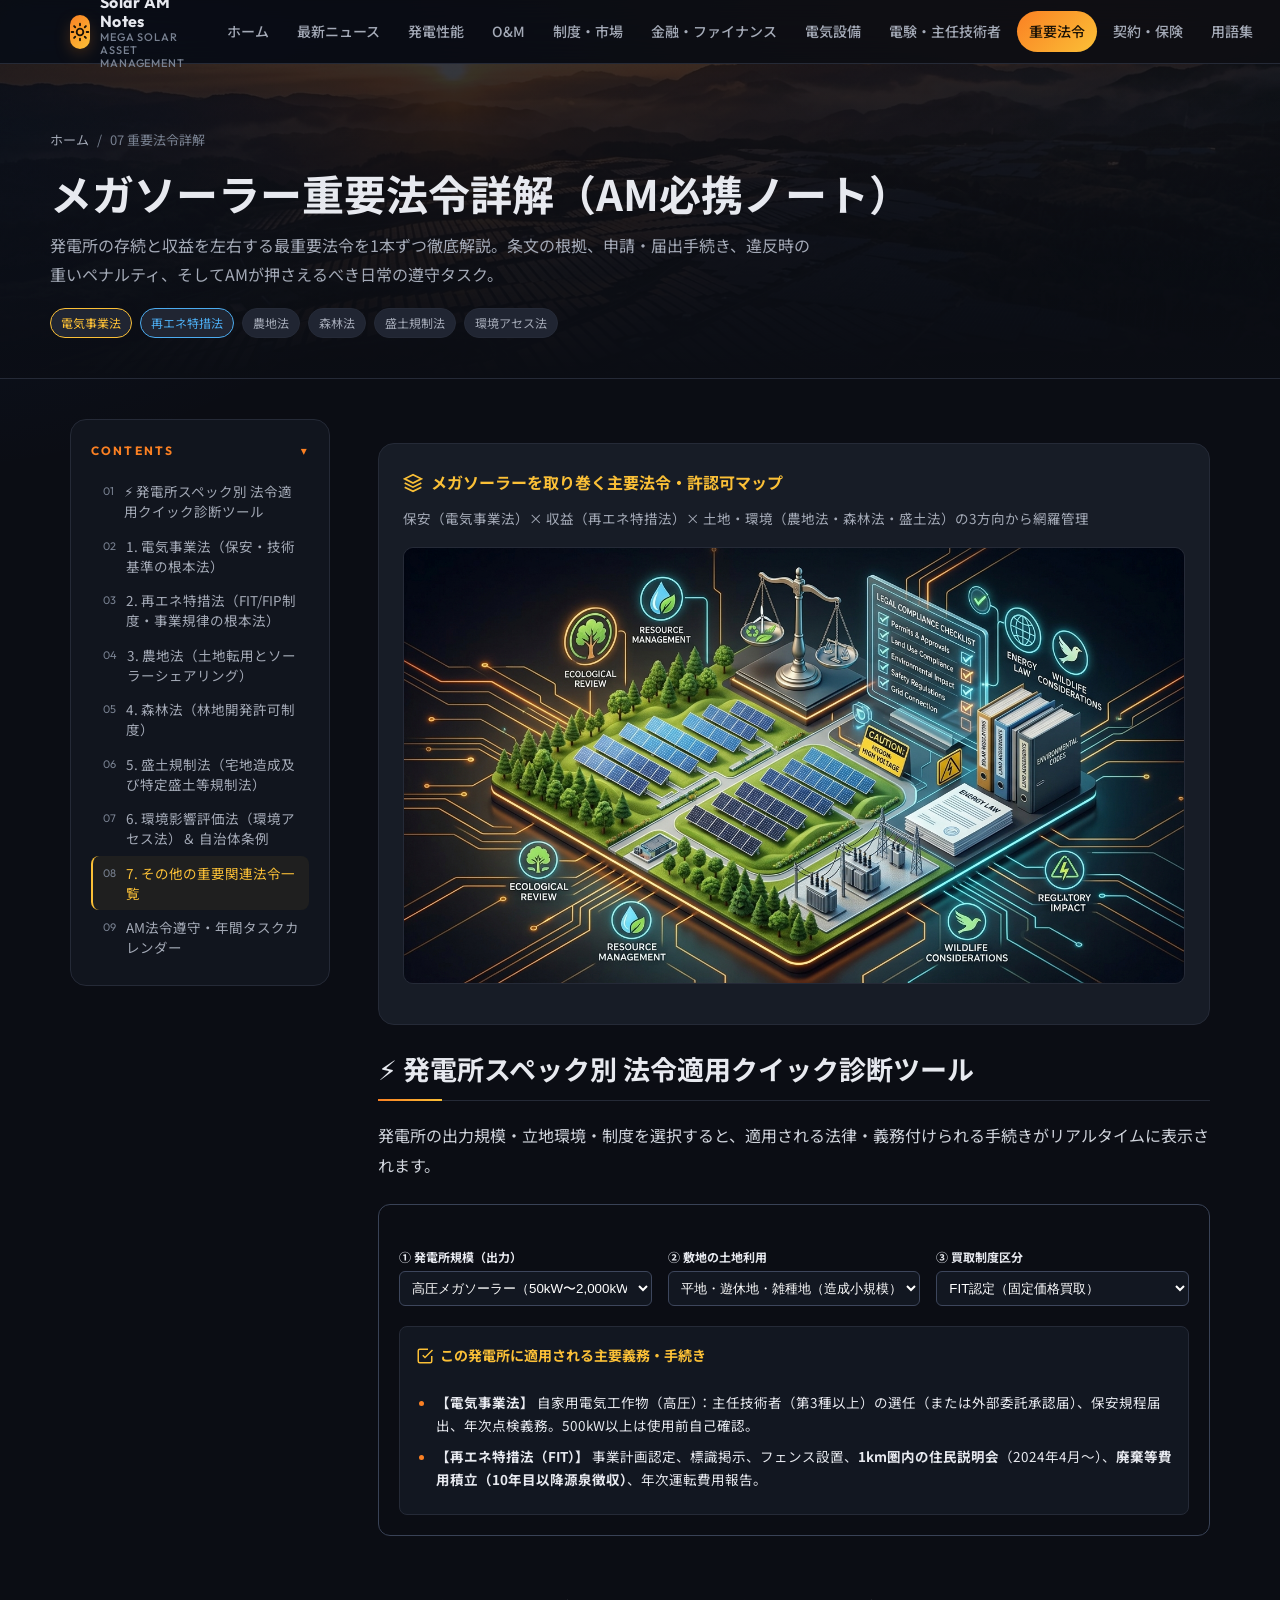
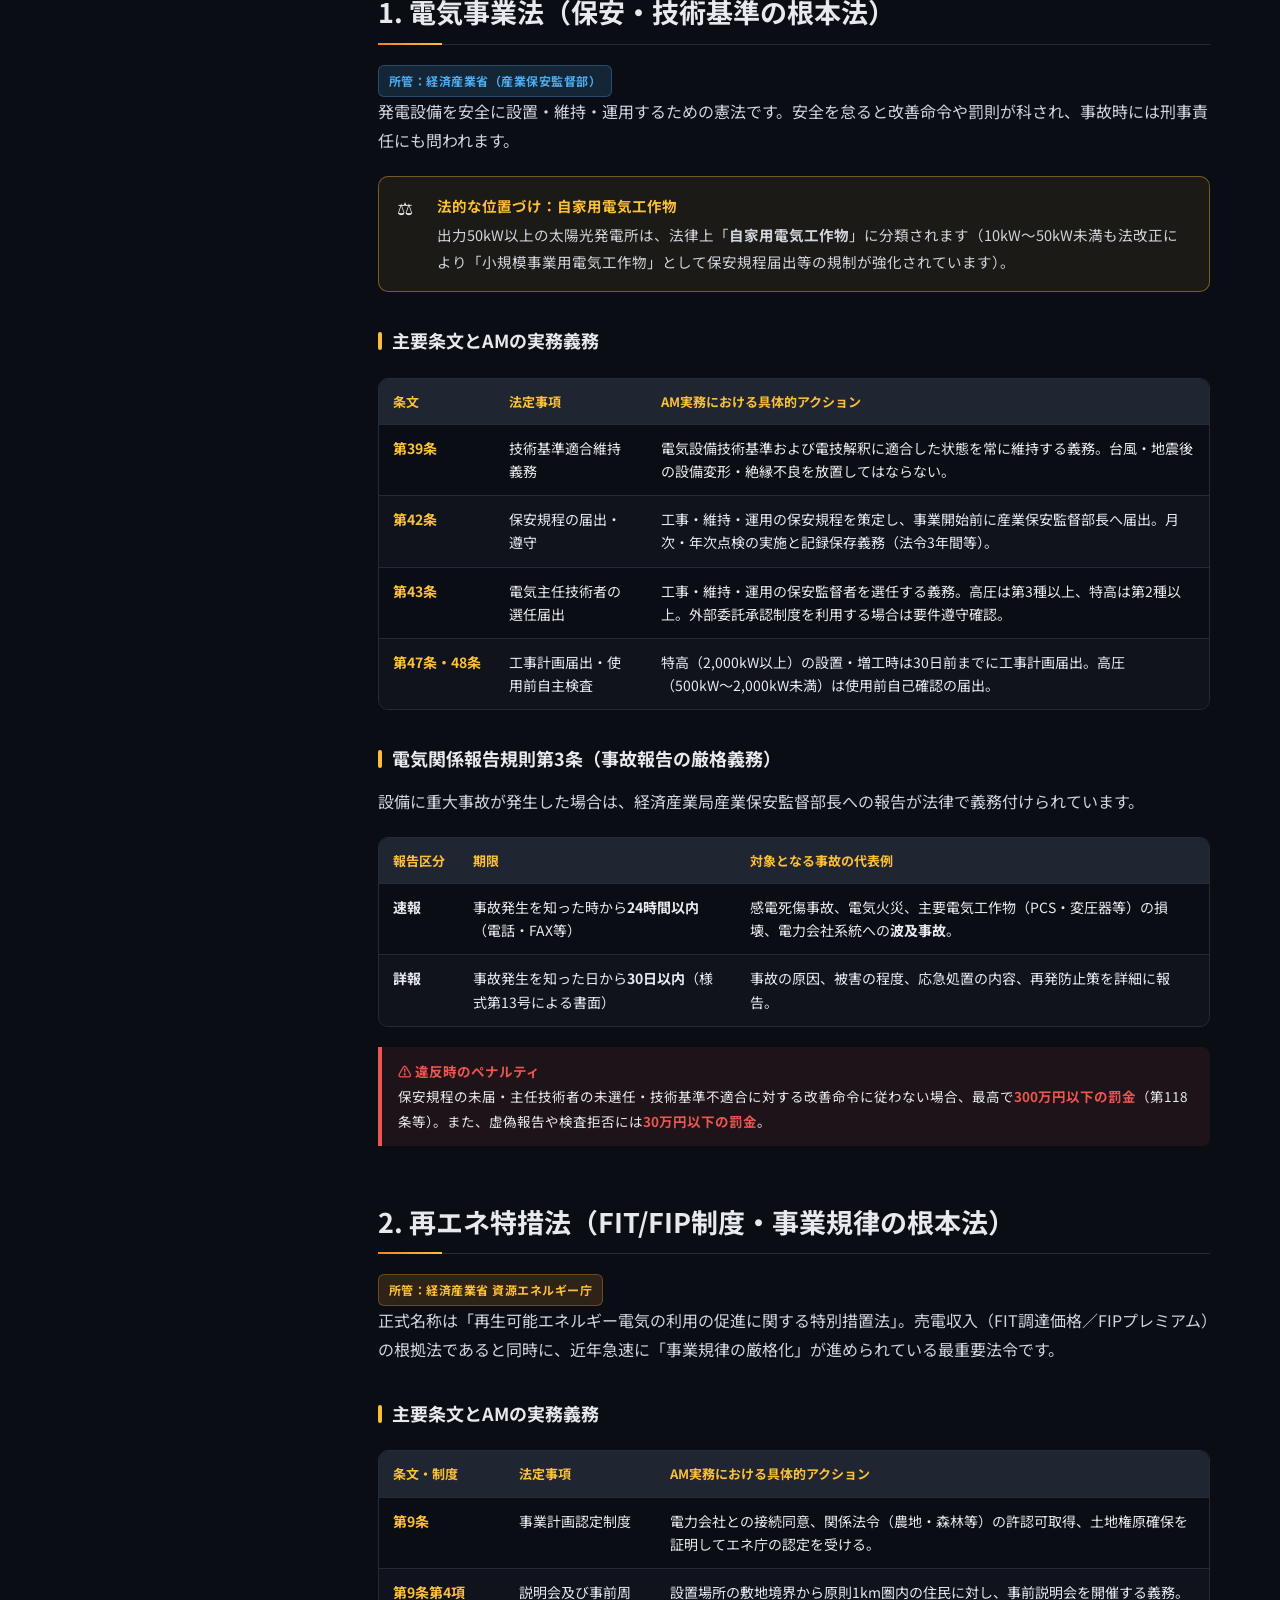
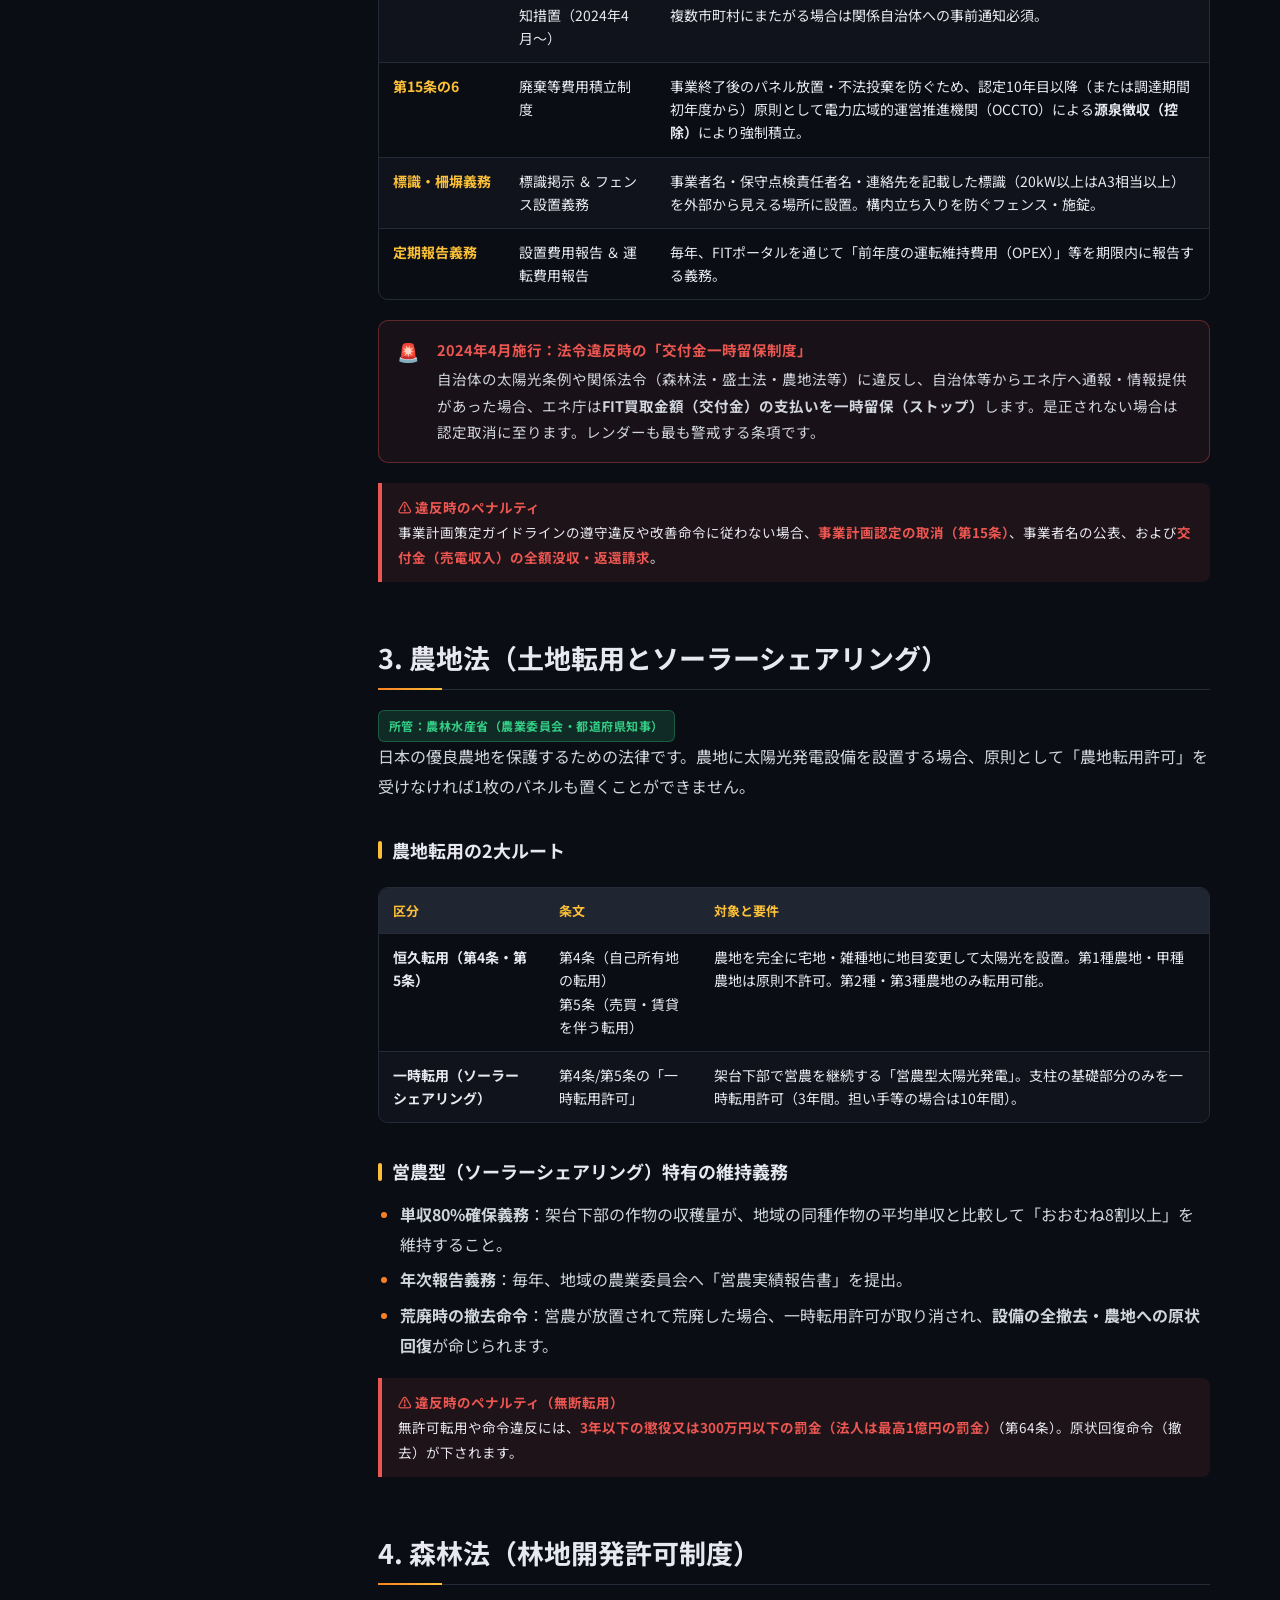
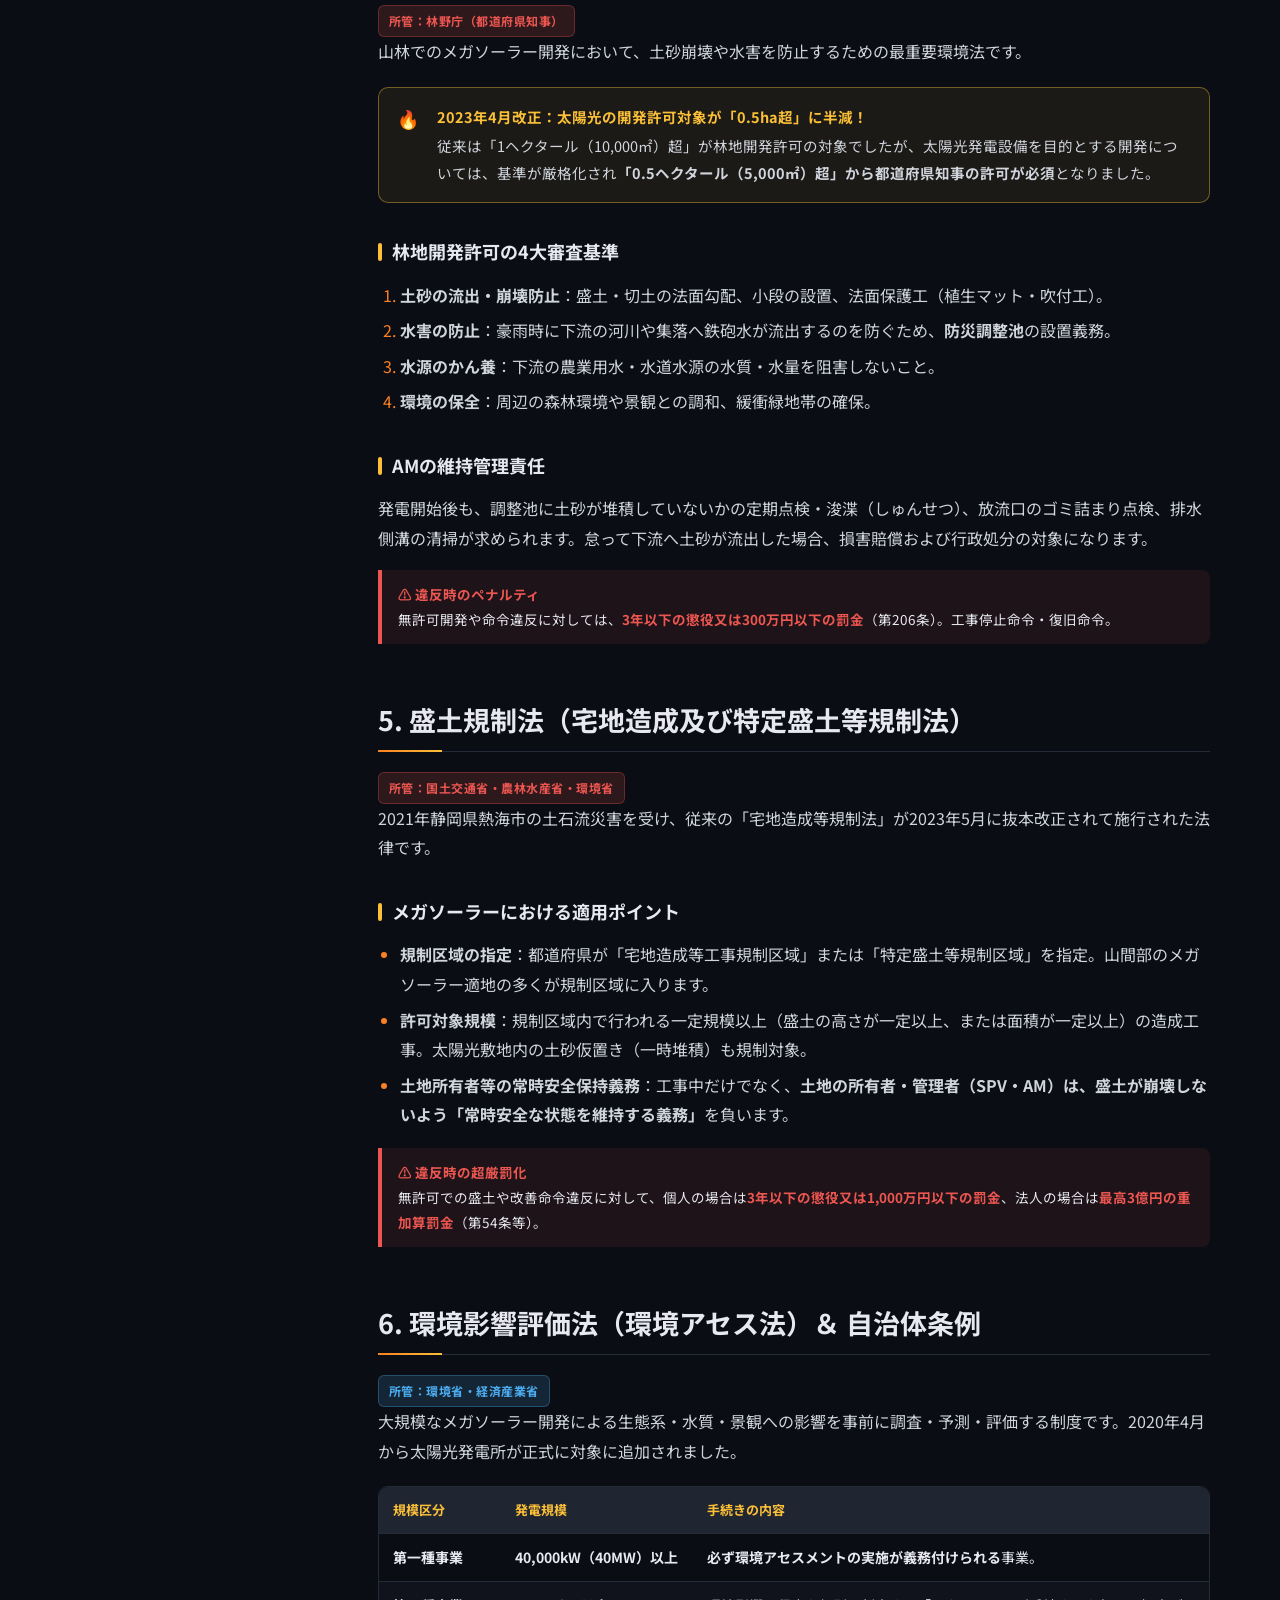
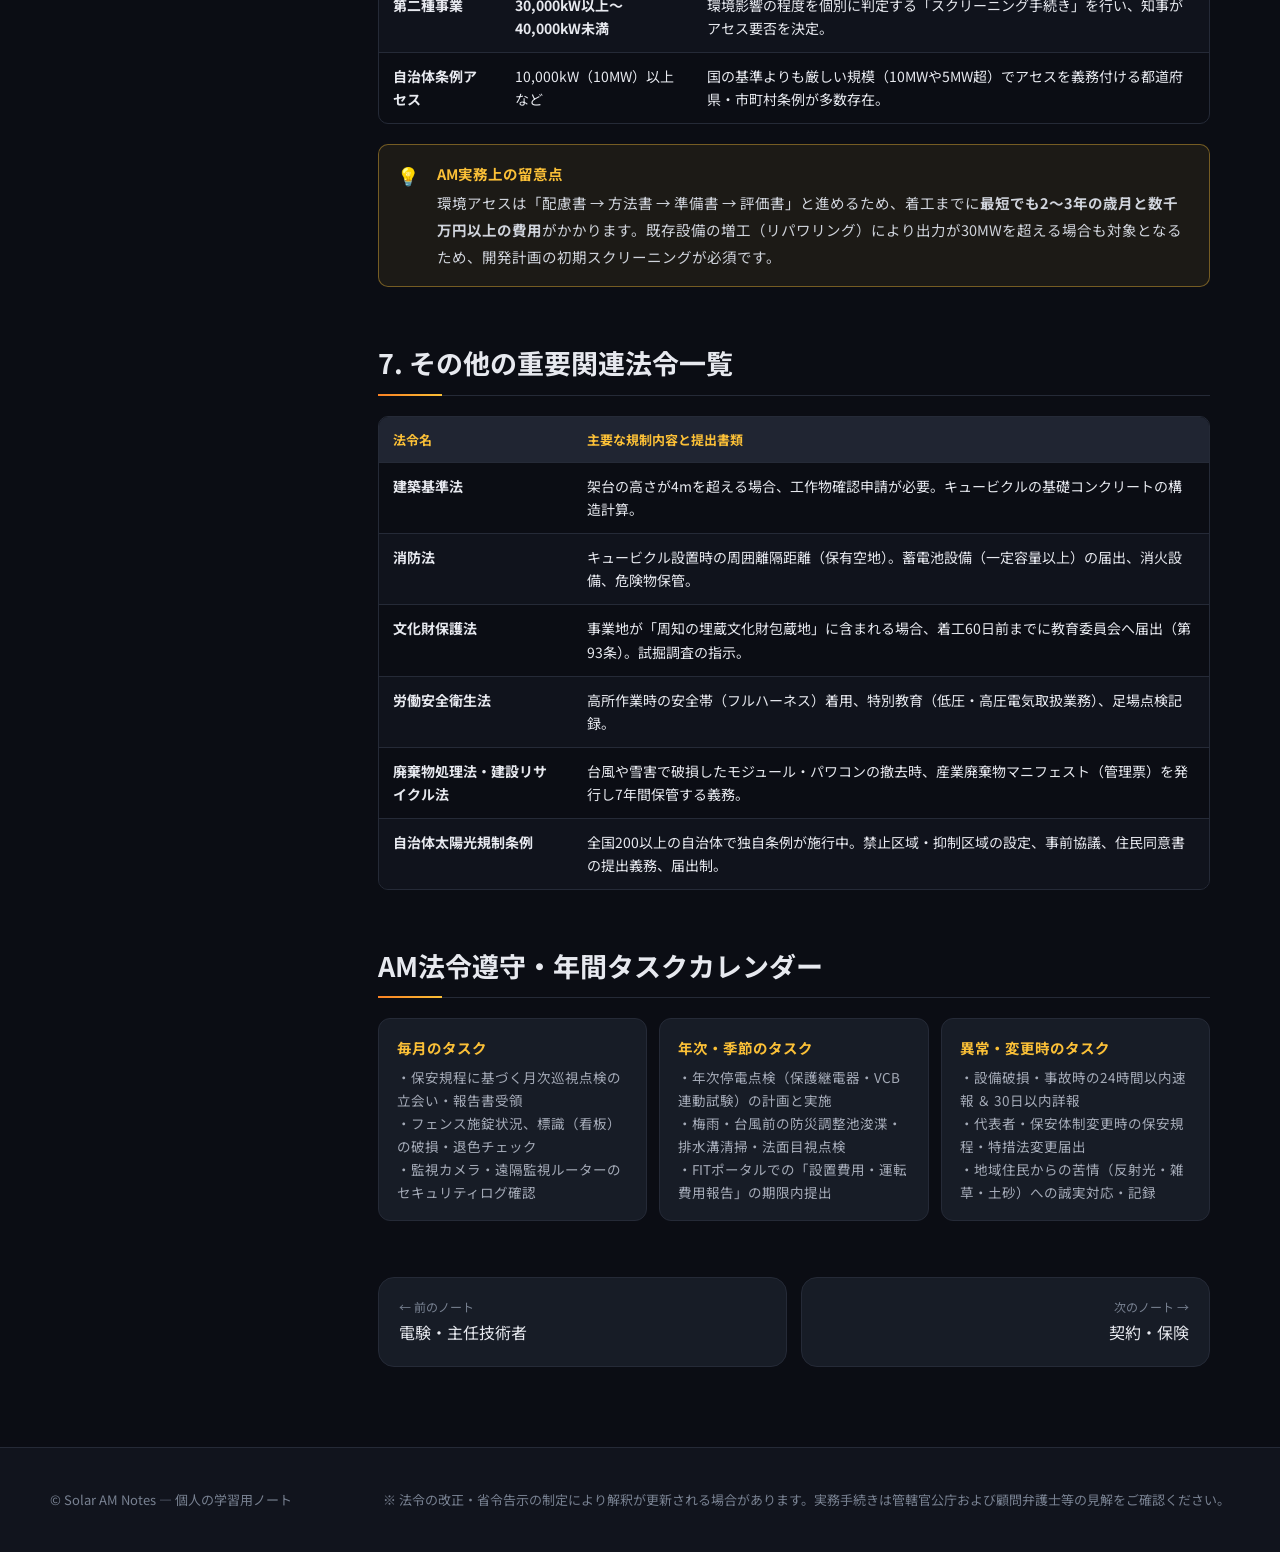
==== notes/acts.html @ eb49e2a2 "feat: メガソーラー重要法令詳解ページ（acts.html）を追加（電気事業法・再エネ特措法・農地法・森林法・盛土法・アセス法、法令適用診断ツール）" ====
<!DOCTYPE html>
<html lang="ja">
<head>
  <meta charset="UTF-8">
  <meta name="viewport" content="width=device-width, initial-scale=1, viewport-fit=cover">
  <title>重要法令詳解（電気事業法・再エネ特措法・農地法・森林法・盛土規制法）｜Solar AM Notes</title>
  <meta name="description" content="メガソーラーのアセットマネージャーのための重要法令詳細解説。電気事業法、再エネ特措法（FIT/FIP）、農地法、森林法、盛土規制法、環境アセス法の条文根拠、義務・手続き、ペナルティ、実務診断ツールを完全網羅。">
  <meta name="theme-color" content="#0b0f17">
  <link rel="icon" href="data:image/svg+xml,%3Csvg xmlns='http://www.w3.org/2000/svg' viewBox='0 0 64 64'%3E%3Crect width='64' height='64' rx='16' fill='%23f7931e'/%3E%3Ccircle cx='32' cy='32' r='11' fill='%231a1206'/%3E%3C/svg%3E">
  <link rel="preconnect" href="https://fonts.googleapis.com">
  <link rel="preconnect" href="https://fonts.gstatic.com" crossorigin>
  <link href="https://fonts.googleapis.com/css2?family=Noto+Sans+JP:wght@400;500;700;800&family=Outfit:wght@500;600;700;800&family=JetBrains+Mono:wght@500;700;800&display=swap" rel="stylesheet">
  <link rel="stylesheet" href="../assets/css/style.css">
  <style>
    .act-badge { display: inline-flex; align-items: center; gap: 6px; padding: 4px 10px; border-radius: 6px; font-size: 12px; font-weight: 700; letter-spacing: 0.04em; }
    .act-badge.law-denki { background: hsl(205 85% 62% / 0.15); color: var(--sky); border: 1px solid hsl(205 85% 62% / 0.3); }
    .act-badge.law-fit   { background: hsl(34 98% 58% / 0.15); color: var(--gold); border: 1px solid hsl(34 98% 58% / 0.3); }
    .act-badge.law-land  { background: hsl(152 60% 50% / 0.15); color: var(--green); border: 1px solid hsl(152 60% 50% / 0.3); }
    .act-badge.law-warn  { background: hsl(4 85% 62% / 0.15); color: var(--red); border: 1px solid hsl(4 85% 62% / 0.3); }
    .penalty-box { background: hsl(4 85% 62% / 0.08); border-left: 4px solid var(--red); padding: 12px 16px; border-radius: 0 8px 8px 0; margin: 12px 0; font-size: 13.5px; }
    .penalty-box b { color: var(--red); }
    .act-table td:first-child { white-space: nowrap; font-weight: 700; color: var(--gold); }
    .diag-filter-box { background: var(--bg-card); border: 1px solid hsl(222 20% 28%); border-radius: 12px; padding: 20px; margin: 24px 0; }
  </style>
</head>
<body data-root="../" data-page="acts">
  <div class="progress" id="progress"></div>

  <header class="site-header">
    <div class="header-inner">
      <a class="brand" href="../index.html" aria-label="Solar AM Notes ホーム">
        <span class="brand-logo"><svg viewBox="0 0 24 24" fill="none" stroke="#1a1206" stroke-width="2.2" stroke-linecap="round"><circle cx="12" cy="12" r="4"/><path d="M12 2v2M12 20v2M4.9 4.9l1.4 1.4M17.7 17.7l1.4 1.4M2 12h2M20 12h2M4.9 19.1l1.4-1.4M17.7 6.3l1.4-1.4"/></svg></span>
        <span>Solar AM Notes<small>MEGA SOLAR ASSET MANAGEMENT</small></span>
      </a>
      <button class="nav-toggle" id="nav-toggle" aria-label="メニューを開く" aria-expanded="false" aria-controls="site-nav"><span></span></button>
      <nav class="nav" id="site-nav" aria-label="メインナビゲーション"></nav>
    </div>
  </header>

  <main>
    <section class="page-hero">
      <div class="page-hero-inner">
        <nav class="breadcrumb" aria-label="パンくずリスト"><a href="../index.html">ホーム</a><span>/</span><span>07 重要法令詳解</span></nav>
        <h1>メガソーラー重要法令詳解（AM必携ノート）</h1>
        <p>発電所の存続と収益を左右する最重要法令を1本ずつ徹底解説。条文の根拠、申請・届出手続き、違反時の重いペナルティ、そしてAMが押さえるべき日常の遵守タスク。</p>
        <div class="meta">
          <span class="tag" style="border-color:var(--gold);color:var(--gold)">電気事業法</span>
          <span class="tag" style="border-color:var(--sky);color:var(--sky)">再エネ特措法</span>
          <span class="tag">農地法</span><span class="tag">森林法</span><span class="tag">盛土規制法</span><span class="tag">環境アセス法</span>
        </div>
      </div>
    </section>

    <div class="article-wrap">
      <details class="toc" id="toc" open>
        <summary>Contents <span aria-hidden="true">▾</span></summary>
        <ol id="toc-list"></ol>
      </details>

      <article class="prose">

        <!-- ===== SECTION: 総合ビジュアル ===== -->
        <div class="diagram-card">
          <h4><svg width="20" height="20" viewBox="0 0 24 24" fill="none" stroke="currentColor" stroke-width="2"><path d="M12 2L2 7l10 5 10-5-10-5zM2 17l10 5 10-5M2 12l10 5 10-5"/></svg> メガソーラーを取り巻く主要法令・許認可マップ</h4>
          <p class="desc">保安（電気事業法）× 収益（再エネ特措法）× 土地・環境（農地法・森林法・盛土法）の3方向から網羅管理</p>
          <div class="diagram-figure">
            <img src="../assets/img/legal_acts_guide.jpg" alt="メガソーラーの重要法令・許認可・コンプライアンスの総合インフォグラフィック図" loading="lazy">
          </div>
        </div>

        <!-- ===== SECTION 0: 法令適用クイック診断 ===== -->
        <section id="act-diagnostic">
          <h2>⚡ 発電所スペック別 法令適用クイック診断ツール</h2>
          <p>発電所の出力規模・立地環境・制度を選択すると、適用される法律・義務付けられる手続きがリアルタイムに表示されます。</p>

          <div class="diag-filter-box">
            <div class="sim-grid" style="grid-template-columns: repeat(auto-fit, minmax(200px, 1fr)); gap: 16px;">
              <div class="sim-input-group">
                <label for="diag-scale" style="font-size:12px;color:var(--text-dim);font-weight:700">① 発電所規模（出力）</label>
                <select id="diag-scale" class="sim-slider" style="background:hsl(222 28% 10%);color:#fff;border:1px solid hsl(222 20% 30%);padding:8px;border-radius:6px;width:100%">
                  <option value="low">小規模事業用（10kW〜50kW未満）</option>
                  <option value="high" selected>高圧メガソーラー（50kW〜2,000kW未満）</option>
                  <option value="extra">特別高圧（2,000kW以上〜40MW未満）</option>
                  <option value="mega40">特大特高（40,000kW / 40MW以上）</option>
                </select>
              </div>

              <div class="sim-input-group">
                <label for="diag-land" style="font-size:12px;color:var(--text-dim);font-weight:700">② 敷地の土地利用</label>
                <select id="diag-land" class="sim-slider" style="background:hsl(222 28% 10%);color:#fff;border:1px solid hsl(222 20% 30%);padding:8px;border-radius:6px;width:100%">
                  <option value="flat" selected>平地・遊休地・雑種地（造成小規模）</option>
                  <option value="forest">山林・林地（0.5ha超の木材伐採・盛土あり）</option>
                  <option value="agri">農地（営農型ソーラーシェアリング）</option>
                  <option value="morido">盛土規制区域（大規模な盛土・切土を伴う造成地）</option>
                </select>
              </div>

              <div class="sim-input-group">
                <label for="diag-fit" style="font-size:12px;color:var(--text-dim);font-weight:700">③ 買取制度区分</label>
                <select id="diag-fit" class="sim-slider" style="background:hsl(222 28% 10%);color:#fff;border:1px solid hsl(222 20% 30%);padding:8px;border-radius:6px;width:100%">
                  <option value="fit" selected>FIT認定（固定価格買取）</option>
                  <option value="fip">FIP認定（市場連動＋プレミアム）</option>
                  <option value="offgrid">非FIT / コーポレートPPA（自家消費・相対）</option>
                </select>
              </div>
            </div>

            <div class="sim-results" style="margin-top:20px;background:hsl(222 28% 10%);padding:16px;border-radius:8px">
              <h4 style="margin:0 0 10px;font-size:14px;color:var(--gold);display:flex;align-items:center;gap:6px">
                <svg width="18" height="18" viewBox="0 0 24 24" fill="none" stroke="currentColor" stroke-width="2"><polyline points="9 11 12 14 22 4"/><path d="M21 12v7a2 2 0 0 1-2 2H5a2 2 0 0 1-2-2V5a2 2 0 0 1 2-2h11"/></svg>
                この発電所に適用される主要義務・手続き
              </h4>
              <ul id="diag-output-list" style="margin:0;padding-left:20px;font-size:13.5px;line-height:1.7;color:var(--text)">
              </ul>
            </div>
          </div>
        </section>

        <!-- ===== SECTION 1: 電気事業法 ===== -->
        <section id="act-denki">
          <h2>1. 電気事業法（保安・技術基準の根本法）</h2>
          <span class="act-badge law-denki">所管：経済産業省（産業保安監督部）</span>
          <p>発電設備を安全に設置・維持・運用するための憲法です。安全を怠ると改善命令や罰則が科され、事故時には刑事責任にも問われます。</p>

          <div class="callout am"><span class="ic">⚖️</span><div><b class="t">法的な位置づけ：自家用電気工作物</b><p>出力50kW以上の太陽光発電所は、法律上「<b>自家用電気工作物</b>」に分類されます（10kW〜50kW未満も法改正により「小規模事業用電気工作物」として保安規程届出等の規制が強化されています）。</p></div></div>

          <h3>主要条文とAMの実務義務</h3>
          <table class="act-table">
            <thead><tr><th>条文</th><th>法定事項</th><th>AM実務における具体的アクション</th></tr></thead>
            <tbody>
              <tr>
                <td><b>第39条</b></td>
                <td>技術基準適合維持義務</td>
                <td>電気設備技術基準および電技解釈に適合した状態を常に維持する義務。台風・地震後の設備変形・絶縁不良を放置してはならない。</td>
              </tr>
              <tr>
                <td><b>第42条</b></td>
                <td>保安規程の届出・遵守</td>
                <td>工事・維持・運用の保安規程を策定し、事業開始前に産業保安監督部長へ届出。月次・年次点検の実施と記録保存義務（法令3年間等）。</td>
              </tr>
              <tr>
                <td><b>第43条</b></td>
                <td>電気主任技術者の選任届出</td>
                <td>工事・維持・運用の保安監督者を選任する義務。高圧は第3種以上、特高は第2種以上。外部委託承認制度を利用する場合は要件遵守確認。</td>
              </tr>
              <tr>
                <td><b>第47条・48条</b></td>
                <td>工事計画届出・使用前自主検査</td>
                <td>特高（2,000kW以上）の設置・増工時は30日前までに工事計画届出。高圧（500kW〜2,000kW未満）は使用前自己確認の届出。</td>
              </tr>
            </tbody>
          </table>

          <h3>電気関係報告規則第3条（事故報告の厳格義務）</h3>
          <p>設備に重大事故が発生した場合は、経済産業局産業保安監督部長への報告が法律で義務付けられています。</p>
          <table>
            <thead><tr><th>報告区分</th><th>期限</th><th>対象となる事故の代表例</th></tr></thead>
            <tbody>
              <tr>
                <td><b>速報</b></td>
                <td>事故発生を知った時から<b>24時間以内</b>（電話・FAX等）</td>
                <td>感電死傷事故、電気火災、主要電気工作物（PCS・変圧器等）の損壊、電力会社系統への<b>波及事故</b>。</td>
              </tr>
              <tr>
                <td><b>詳報</b></td>
                <td>事故発生を知った日から<b>30日以内</b>（様式第13号による書面）</td>
                <td>事故の原因、被害の程度、応急処置の内容、再発防止策を詳細に報告。</td>
              </tr>
            </tbody>
          </table>

          <div class="penalty-box">
            <b>⚠️ 違反時のペナルティ</b><br>
            保安規程の未届・主任技術者の未選任・技術基準不適合に対する改善命令に従わない場合、最高で<b>300万円以下の罰金</b>（第118条等）。また、虚偽報告や検査拒否には<b>30万円以下の罰金</b>。
          </div>
        </section>

        <!-- ===== SECTION 2: 再エネ特措法 ===== -->
        <section id="act-fit">
          <h2>2. 再エネ特措法（FIT/FIP制度・事業規律の根本法）</h2>
          <span class="act-badge law-fit">所管：経済産業省 資源エネルギー庁</span>
          <p>正式名称は「再生可能エネルギー電気の利用の促進に関する特別措置法」。売電収入（FIT調達価格／FIPプレミアム）の根拠法であると同時に、近年急速に「事業規律の厳格化」が進められている最重要法令です。</p>

          <h3>主要条文とAMの実務義務</h3>
          <table class="act-table">
            <thead><tr><th>条文・制度</th><th>法定事項</th><th>AM実務における具体的アクション</th></tr></thead>
            <tbody>
              <tr>
                <td><b>第9条</b></td>
                <td>事業計画認定制度</td>
                <td>電力会社との接続同意、関係法令（農地・森林等）の許認可取得、土地権原確保を証明してエネ庁の認定を受ける。</td>
              </tr>
              <tr>
                <td><b>第9条第4項</b></td>
                <td>説明会及び事前周知措置（2024年4月〜）</td>
                <td>設置場所の敷地境界から原則1km圏内の住民に対し、事前説明会を開催する義務。複数市町村にまたがる場合は関係自治体への事前通知必須。</td>
              </tr>
              <tr>
                <td><b>第15条の6</b></td>
                <td>廃棄等費用積立制度</td>
                <td>事業終了後のパネル放置・不法投棄を防ぐため、認定10年目以降（または調達期間初年度から）原則として電力広域的運営推進機関（OCCTO）による<b>源泉徴収（控除）</b>により強制積立。</td>
              </tr>
              <tr>
                <td><b>標識・柵塀義務</b></td>
                <td>標識掲示 ＆ フェンス設置義務</td>
                <td>事業者名・保守点検責任者名・連絡先を記載した標識（20kW以上はA3相当以上）を外部から見える場所に設置。構内立ち入りを防ぐフェンス・施錠。</td>
              </tr>
              <tr>
                <td><b>定期報告義務</b></td>
                <td>設置費用報告 ＆ 運転費用報告</td>
                <td>毎年、FITポータルを通じて「前年度の運転維持費用（OPEX）」等を期限内に報告する義務。</td>
              </tr>
            </tbody>
          </table>

          <div class="callout warn"><span class="ic">🚨</span><div><b class="t">2024年4月施行：法令違反時の「交付金一時留保制度」</b><p>自治体の太陽光条例や関係法令（森林法・盛土法・農地法等）に違反し、自治体等からエネ庁へ通報・情報提供があった場合、エネ庁は<b>FIT買取金額（交付金）の支払いを一時留保（ストップ）</b>します。是正されない場合は認定取消に至ります。レンダーも最も警戒する条項です。</p></div></div>

          <div class="penalty-box">
            <b>⚠️ 違反時のペナルティ</b><br>
            事業計画策定ガイドラインの遵守違反や改善命令に従わない場合、<b>事業計画認定の取消（第15条）</b>、事業者名の公表、および<b>交付金（売電収入）の全額没収・返還請求</b>。
          </div>
        </section>

        <!-- ===== SECTION 3: 農地法 ===== -->
        <section id="act-nochi">
          <h2>3. 農地法（土地転用とソーラーシェアリング）</h2>
          <span class="act-badge law-land">所管：農林水産省（農業委員会・都道府県知事）</span>
          <p>日本の優良農地を保護するための法律です。農地に太陽光発電設備を設置する場合、原則として「農地転用許可」を受けなければ1枚のパネルも置くことができません。</p>

          <h3>農地転用の2大ルート</h3>
          <table>
            <thead><tr><th>区分</th><th>条文</th><th>対象と要件</th></tr></thead>
            <tbody>
              <tr>
                <td><b>恒久転用（第4条・第5条）</b></td>
                <td>第4条（自己所有地の転用）<br>第5条（売買・賃貸を伴う転用）</td>
                <td>農地を完全に宅地・雑種地に地目変更して太陽光を設置。第1種農地・甲種農地は原則不許可。第2種・第3種農地のみ転用可能。</td>
              </tr>
              <tr>
                <td><b>一時転用（ソーラーシェアリング）</b></td>
                <td>第4条/第5条の「一時転用許可」</td>
                <td>架台下部で営農を継続する「営農型太陽光発電」。支柱の基礎部分のみを一時転用許可（3年間。担い手等の場合は10年間）。</td>
              </tr>
            </tbody>
          </table>

          <h3>営農型（ソーラーシェアリング）特有の維持義務</h3>
          <ul>
            <li><b>単収80%確保義務</b>：架台下部の作物の収穫量が、地域の同種作物の平均単収と比較して「おおむね8割以上」を維持すること。</li>
            <li><b>年次報告義務</b>：毎年、地域の農業委員会へ「営農実績報告書」を提出。</li>
            <li><b>荒廃時の撤去命令</b>：営農が放置されて荒廃した場合、一時転用許可が取り消され、<b>設備の全撤去・農地への原状回復</b>が命じられます。</li>
          </ul>

          <div class="penalty-box">
            <b>⚠️ 違反時のペナルティ（無断転用）</b><br>
            無許可転用や命令違反には、<b>3年以下の懲役又は300万円以下の罰金（法人は最高1億円の罰金）</b>（第64条）。原状回復命令（撤去）が下されます。
          </div>
        </section>

        <!-- ===== SECTION 4: 森林法 ===== -->
        <section id="act-shinrin">
          <h2>4. 森林法（林地開発許可制度）</h2>
          <span class="act-badge law-warn">所管：林野庁（都道府県知事）</span>
          <p>山林でのメガソーラー開発において、土砂崩壊や水害を防止するための最重要環境法です。</p>

          <div class="callout am"><span class="ic">🔥</span><div><b class="t">2023年4月改正：太陽光の開発許可対象が「0.5ha超」に半減！</b><p>従来は「1ヘクタール（10,000㎡）超」が林地開発許可の対象でしたが、太陽光発電設備を目的とする開発については、基準が厳格化され<b>「0.5ヘクタール（5,000㎡）超」から都道府県知事の許可が必須</b>となりました。</p></div></div>

          <h3>林地開発許可の4大審査基準</h3>
          <ol>
            <li><b>土砂の流出・崩壊防止</b>：盛土・切土の法面勾配、小段の設置、法面保護工（植生マット・吹付工）。</li>
            <li><b>水害の防止</b>：豪雨時に下流の河川や集落へ鉄砲水が流出するのを防ぐため、<b>防災調整池</b>の設置義務。</li>
            <li><b>水源のかん養</b>：下流の農業用水・水道水源の水質・水量を阻害しないこと。</li>
            <li><b>環境の保全</b>：周辺の森林環境や景観との調和、緩衝緑地帯の確保。</li>
          </ol>

          <h3>AMの維持管理責任</h3>
          <p>発電開始後も、調整池に土砂が堆積していないかの定期点検・浚渫（しゅんせつ）、放流口のゴミ詰まり点検、排水側溝の清掃が求められます。怠って下流へ土砂が流出した場合、損害賠償および行政処分の対象になります。</p>

          <div class="penalty-box">
            <b>⚠️ 違反時のペナルティ</b><br>
            無許可開発や命令違反に対しては、<b>3年以下の懲役又は300万円以下の罰金</b>（第206条）。工事停止命令・復旧命令。
          </div>
        </section>

        <!-- ===== SECTION 5: 盛土規制法 ===== -->
        <section id="act-morido">
          <h2>5. 盛土規制法（宅地造成及び特定盛土等規制法）</h2>
          <span class="act-badge law-warn">所管：国土交通省・農林水産省・環境省</span>
          <p>2021年静岡県熱海市の土石流災害を受け、従来の「宅地造成等規制法」が2023年5月に抜本改正されて施行された法律です。</p>

          <h3>メガソーラーにおける適用ポイント</h3>
          <ul>
            <li><b>規制区域の指定</b>：都道府県が「宅地造成等工事規制区域」または「特定盛土等規制区域」を指定。山間部のメガソーラー適地の多くが規制区域に入ります。</li>
            <li><b>許可対象規模</b>：規制区域内で行われる一定規模以上（盛土の高さが一定以上、または面積が一定以上）の造成工事。太陽光敷地内の土砂仮置き（一時堆積）も規制対象。</li>
            <li><b>土地所有者等の常時安全保持義務</b>：工事中だけでなく、<b>土地の所有者・管理者（SPV・AM）は、盛土が崩壊しないよう「常時安全な状態を維持する義務」</b>を負います。</li>
          </ul>

          <div class="penalty-box">
            <b>⚠️ 違反時の超厳罰化</b><br>
            無許可での盛土や改善命令違反に対して、個人の場合は<b>3年以下の懲役又は1,000万円以下の罰金</b>、法人の場合は<b>最高3億円の重加算罰金</b>（第54条等）。
          </div>
        </section>

        <!-- ===== SECTION 6: 環境影響評価法 ===== -->
        <section id="act-asses">
          <h2>6. 環境影響評価法（環境アセス法）＆ 自治体条例</h2>
          <span class="act-badge law-denki">所管：環境省・経済産業省</span>
          <p>大規模なメガソーラー開発による生態系・水質・景観への影響を事前に調査・予測・評価する制度です。2020年4月から太陽光発電所が正式に対象に追加されました。</p>

          <table>
            <thead><tr><th>規模区分</th><th>発電規模</th><th>手続きの内容</th></tr></thead>
            <tbody>
              <tr>
                <td><b>第一種事業</b></td>
                <td><b>40,000kW（40MW）以上</b></td>
                <td><b>必ず環境アセスメントの実施が義務付けられる</b>事業。</td>
              </tr>
              <tr>
                <td><b>第二種事業</b></td>
                <td><b>30,000kW以上〜40,000kW未満</b></td>
                <td>環境影響の程度を個別に判定する「スクリーニング手続き」を行い、知事がアセス要否を決定。</td>
              </tr>
              <tr>
                <td><b>自治体条例アセス</b></td>
                <td>10,000kW（10MW）以上など</td>
                <td>国の基準よりも厳しい規模（10MWや5MW超）でアセスを義務付ける都道府県・市町村条例が多数存在。</td>
              </tr>
            </tbody>
          </table>

          <div class="callout am"><span class="ic">💡</span><div><b class="t">AM実務上の留意点</b><p>環境アセスは「配慮書 → 方法書 → 準備書 → 評価書」と進めるため、着工までに<b>最短でも2〜3年の歳月と数千万円以上の費用</b>がかかります。既存設備の増工（リパワリング）により出力が30MWを超える場合も対象となるため、開発計画の初期スクリーニングが必須です。</p></div></div>
        </section>

        <!-- ===== SECTION 7: 周辺関連法令 ===== -->
        <section id="act-others">
          <h2>7. その他の重要関連法令一覧</h2>
          <table>
            <thead><tr><th>法令名</th><th>主要な規制内容と提出書類</th></tr></thead>
            <tbody>
              <tr>
                <td><b>建築基準法</b></td>
                <td>架台の高さが4mを超える場合、工作物確認申請が必要。キュービクルの基礎コンクリートの構造計算。</td>
              </tr>
              <tr>
                <td><b>消防法</b></td>
                <td>キュービクル設置時の周囲離隔距離（保有空地）。蓄電池設備（一定容量以上）の届出、消火設備、危険物保管。</td>
              </tr>
              <tr>
                <td><b>文化財保護法</b></td>
                <td>事業地が「周知の埋蔵文化財包蔵地」に含まれる場合、着工60日前までに教育委員会へ届出（第93条）。試掘調査の指示。</td>
              </tr>
              <tr>
                <td><b>労働安全衛生法</b></td>
                <td>高所作業時の安全帯（フルハーネス）着用、特別教育（低圧・高圧電気取扱業務）、足場点検記録。</td>
              </tr>
              <tr>
                <td><b>廃棄物処理法・建設リサイクル法</b></td>
                <td>台風や雪害で破損したモジュール・パワコンの撤去時、産業廃棄物マニフェスト（管理票）を発行し7年間保管する義務。</td>
              </tr>
              <tr>
                <td><b>自治体太陽光規制条例</b></td>
                <td>全国200以上の自治体で独自条例が施行中。禁止区域・抑制区域の設定、事前協議、住民同意書の提出義務、届出制。</td>
              </tr>
            </tbody>
          </table>
        </section>

        <!-- ===== SECTION 8: 年次コンプライアンス管理 ===== -->
        <section id="compliance-calendar">
          <h2>AM法令遵守・年間タスクカレンダー</h2>
          <div class="kp-grid">
            <div class="kp">
              <b>毎月のタスク</b>
              <p>・保安規程に基づく月次巡視点検の立会い・報告書受領<br>・フェンス施錠状況、標識（看板）の破損・退色チェック<br>・監視カメラ・遠隔監視ルーターのセキュリティログ確認</p>
            </div>
            <div class="kp">
              <b>年次・季節のタスク</b>
              <p>・年次停電点検（保護継電器・VCB連動試験）の計画と実施<br>・梅雨・台風前の防災調整池浚渫・排水溝清掃・法面目視点検<br>・FITポータルでの「設置費用・運転費用報告」の期限内提出</p>
            </div>
            <div class="kp">
              <b>異常・変更時のタスク</b>
              <p>・設備破損・事故時の24時間以内速報 ＆ 30日以内詳報<br>・代表者・保安体制変更時の保安規程・特措法変更届出<br>・地域住民からの苦情（反射光・雑草・土砂）への誠実対応・記録</p>
            </div>
          </div>
        </section>

        <nav class="pager" id="pager" aria-label="前後のノート"></nav>
      </article>
    </div>
  </main>

  <footer class="site-footer">
    <div class="footer-inner">
      <p>© Solar AM Notes — 個人の学習用ノート</p>
      <p>※ 法令の改正・省令告示の制定により解釈が更新される場合があります。実務手続きは管轄官公庁および顧問弁護士等の見解をご確認ください。</p>
    </div>
  </footer>

  <button class="to-top" id="to-top" aria-label="ページの先頭へ戻る"><svg viewBox="0 0 24 24" fill="none" stroke="currentColor" stroke-width="2.6" stroke-linecap="round" stroke-linejoin="round"><path d="M12 19V5M5 12l7-7 7 7"/></svg></button>
  <script src="../assets/js/main.js"></script>

  <!-- クイック診断スクリプト -->
  <script>
    (function() {
      var selScale = document.getElementById('diag-scale');
      var selLand  = document.getElementById('diag-land');
      var selFit   = document.getElementById('diag-fit');
      var outList  = document.getElementById('diag-output-list');

      function updateDiag() {
        var scale = selScale.value;
        var land  = selLand.value;
        var fit   = selFit.value;
        var items = [];

        // 電気事業法
        if (scale === 'low') {
          items.push('<b>【電気事業法】</b> 小規模事業用電気工作物：技術基準適合義務、保安規程の策定・届出義務、基礎・架台の技術基準適合。');
        } else if (scale === 'high') {
          items.push('<b>【電気事業法】</b> 自家用電気工作物（高圧）：主任技術者（第3種以上）の選任（または外部委託承認届）、保安規程届出、年次点検義務。500kW以上は使用前自己確認。');
        } else if (scale === 'extra' || scale === 'mega40') {
          items.push('<b>【電気事業法】</b> 自家用電気工作物（特別高圧）：工事計画届出（30日前）、使用前安全管理審査、常駐主任技術者（第2種/第1種）選任届出。');
        }

        // 環境アセス
        if (scale === 'mega40') {
          items.push('<b>【環境影響評価法】</b> 第一種事業（40MW以上）：<b>国レベルの環境アセスメントの実施が法的義務</b>（手続きに2〜3年要）。');
        } else if (scale === 'extra') {
          items.push('<b>【環境アセス / 条例】</b> 第二種事業（30MW〜40MW）はスクリーニング要否判定。自治体条例（10MW以上等）の対象となる可能性大。');
        }

        // 土地関係
        if (land === 'forest') {
          items.push('<b>【森林法】</b> <b>林地開発許可（0.5ha超の森林伐採・造成）</b>が必須。防災調整池の設置設計、法面安定計算、完了後の定期浚渫義務。');
        } else if (land === 'agri') {
          items.push('<b>【農地法】</b> <b>農地一時転用許可（3年または10年）</b>。架台下部での営農継続、地域の平均単収80%確保義務、年次営農実績報告書の提出。');
        } else if (land === 'morido') {
          items.push('<b>【盛土規制法】</b> 規制区域内での特定盛土等工事許可・中間検査・完了検査。<b>常時安全保持義務（崩壊時の法人最高3億円罰金）</b>。');
        }

        // 特措法
        if (fit === 'fit') {
          items.push('<b>【再エネ特措法（FIT）】</b> 事業計画認定、標識掲示、フェンス設置、<b>1km圏内の住民説明会</b>（2024年4月〜）、<b>廃棄等費用積立（10年目以降源泉徴収）</b>、年次運転費用報告。');
        } else if (fit === 'fip') {
          items.push('<b>【再エネ特措法（FIP）】</b> FIP認定、バランシンググループ（BG）組成、インバランス精算、廃棄等費用積立、住民説明会実施義務。');
        } else {
          items.push('<b>【非FIT / 自家消費】</b> 特措法の認定は不要ですが、電気事業法、自治体太陽光規制条例、盛土・森林法等の規制は全面適用されます。');
        }

        outList.innerHTML = items.map(function(it) {
          return '<li style="margin-bottom:8px">' + it + '</li>';
        }).join('');
      }

      [selScale, selLand, selFit].forEach(function(el) {
        el.addEventListener('change', updateDiag);
      });
      updateDiag();
    })();
  </script>
</body>
</html>
---- assets/css/style.css ----
/* ==========================================================
   Solar AM Notes - デザインシステム
   ダークモード基調 / オレンジ・ゴールドのアクセント
   ========================================================== */

:root {
  /* カラー */
  --bg: hsl(222 30% 6%);
  --bg-2: hsl(222 28% 9%);
  --surface: hsl(222 24% 12%);
  --surface-2: hsl(222 22% 16%);
  --border: hsl(222 20% 22%);
  --border-soft: hsl(222 20% 18%);
  --text: hsl(220 20% 92%);
  --text-sub: hsl(220 12% 68%);
  --text-mute: hsl(220 10% 52%);

  --orange: hsl(26 96% 56%);
  --gold: hsl(42 96% 60%);
  --amber: hsl(34 98% 58%);
  --sky: hsl(205 85% 62%);
  --green: hsl(152 60% 50%);
  --red: hsl(2 80% 62%);

  --grad-sun: linear-gradient(135deg, var(--orange) 0%, var(--gold) 100%);
  --grad-text: linear-gradient(90deg, hsl(36 100% 70%), var(--gold) 40%, var(--orange));

  /* タイポグラフィ */
  --font-ja: "Noto Sans JP", system-ui, -apple-system, "Hiragino Sans", "Yu Gothic UI", sans-serif;
  --font-en: "Outfit", "Noto Sans JP", system-ui, sans-serif;
  --font-mono: "JetBrains Mono", ui-monospace, "SFMono-Regular", Consolas, monospace;

  /* レイアウト */
  --radius: 16px;
  --radius-sm: 10px;
  --header-h: 64px;
  --maxw: 1180px;
  --shadow: 0 10px 30px -12px hsl(222 60% 2% / 0.8);
  --glow: 0 0 0 1px hsl(34 98% 58% / 0.35), 0 12px 40px -10px hsl(30 98% 55% / 0.35);
  --ease: cubic-bezier(0.22, 1, 0.36, 1);
}

/* ---------- Reset ---------- */
*, *::before, *::after { box-sizing: border-box; }
html { scroll-behavior: smooth; scroll-padding-top: calc(var(--header-h) + 16px); -webkit-text-size-adjust: 100%; }
body {
  margin: 0;
  font-family: var(--font-ja);
  font-size: 16px;
  line-height: 1.85;
  color: var(--text);
  background: var(--bg);
  background-image:
    radial-gradient(1200px 600px at 85% -10%, hsl(30 90% 50% / 0.10), transparent 60%),
    radial-gradient(900px 500px at -10% 20%, hsl(215 80% 50% / 0.07), transparent 60%);
  background-attachment: fixed;
  -webkit-font-smoothing: antialiased;
  overflow-x: hidden;
}
img { max-width: 100%; display: block; }
a { color: var(--gold); text-decoration: none; transition: color .2s var(--ease); }
a:hover { color: var(--orange); }
::selection { background: hsl(34 98% 58% / 0.35); color: #fff; }

/* ---------- Reading progress ---------- */
.progress {
  position: fixed; top: 0; left: 0; height: 3px; width: 0;
  background: var(--grad-sun);
  z-index: 200;
  box-shadow: 0 0 12px hsl(34 98% 58% / 0.7);
  transition: width .1s linear;
}

/* ---------- Header ---------- */
.site-header {
  position: sticky; top: 0; z-index: 100;
  height: var(--header-h);
  backdrop-filter: saturate(160%) blur(16px);
  -webkit-backdrop-filter: saturate(160%) blur(16px);
  background: hsl(222 30% 6% / 0.72);
  border-bottom: 1px solid var(--border-soft);
}
.header-inner {
  max-width: var(--maxw); height: 100%;
  margin: 0 auto; padding: 0 20px;
  display: flex; align-items: center; justify-content: space-between; gap: 16px;
}
.brand { display: flex; align-items: center; gap: 10px; color: var(--text); font-family: var(--font-en); font-weight: 700; letter-spacing: .02em; }
.brand:hover { color: var(--text); }
.brand-logo {
  width: 34px; height: 34px; border-radius: 10px;
  background: var(--grad-sun);
  display: grid; place-items: center;
  box-shadow: 0 6px 18px -6px hsl(30 98% 55% / 0.7);
}
.brand-logo svg { width: 20px; height: 20px; }
.brand small { display: block; font-size: 11px; font-weight: 500; color: var(--text-mute); letter-spacing: .08em; line-height: 1.2; }
.brand span { line-height: 1.2; }

.nav { display: flex; align-items: center; gap: 4px; }
.nav a {
  color: var(--text-sub); font-size: 14px; font-weight: 500;
  padding: 8px 12px; border-radius: 999px;
  transition: background .2s var(--ease), color .2s var(--ease);
  white-space: nowrap;
}
.nav a:hover { color: var(--text); background: var(--surface); }
.nav a.active { color: #1a1206; background: var(--grad-sun); }

.nav-toggle {
  display: none;
  width: 44px; height: 44px; border: 1px solid var(--border); border-radius: 12px;
  background: var(--surface); color: var(--text); cursor: pointer;
  align-items: center; justify-content: center;
}
.nav-toggle span, .nav-toggle span::before, .nav-toggle span::after {
  display: block; width: 18px; height: 2px; background: currentColor; border-radius: 2px;
  position: relative; transition: transform .3s var(--ease), background .3s;
}
.nav-toggle span::before, .nav-toggle span::after { content: ""; position: absolute; left: 0; }
.nav-toggle span::before { top: -6px; }
.nav-toggle span::after { top: 6px; }
.nav-open .nav-toggle span { background: transparent; }
.nav-open .nav-toggle span::before { transform: translateY(6px) rotate(45deg); }
.nav-open .nav-toggle span::after { transform: translateY(-6px) rotate(-45deg); }

@media (max-width: 1080px) {
  .nav-toggle { display: inline-flex; }
  .nav {
    position: fixed; top: var(--header-h); left: 0; right: 0;
    flex-direction: column; align-items: stretch; gap: 4px;
    padding: 16px 20px 28px;
    background: hsl(222 30% 6% / 0.97);
    border-bottom: 1px solid var(--border-soft);
    transform: translateY(-110%); opacity: 0; pointer-events: none;
    transition: transform .4s var(--ease), opacity .3s var(--ease);
    max-height: calc(100vh - var(--header-h)); overflow-y: auto;
  }
  .nav a { padding: 14px 16px; border-radius: 12px; font-size: 15px; }
  .nav-open .nav { transform: translateY(0); opacity: 1; pointer-events: auto; }
}

/* ---------- Hero ---------- */
.hero {
  position: relative; isolation: isolate;
  min-height: min(88vh, 760px);
  display: flex; align-items: flex-end;
  padding: 120px 20px 72px;
  overflow: hidden;
}
.hero-bg {
  position: absolute; inset: 0; z-index: -2;
  background: url("../img/hero.jpg") center 40% / cover no-repeat;
  transform: scale(1.06);
  animation: heroZoom 18s var(--ease) forwards;
}
.hero::after {
  content: ""; position: absolute; inset: 0; z-index: -1;
  background:
    linear-gradient(180deg, hsl(222 30% 6% / 0.25) 0%, hsl(222 30% 6% / 0.55) 55%, var(--bg) 100%),
    linear-gradient(90deg, hsl(222 30% 6% / 0.75) 0%, transparent 70%);
}
@keyframes heroZoom { to { transform: scale(1); } }
.hero-inner { max-width: var(--maxw); width: 100%; margin: 0 auto; }
.eyebrow {
  display: inline-flex; align-items: center; gap: 8px;
  font-family: var(--font-en); font-size: 12px; font-weight: 600; letter-spacing: .18em; text-transform: uppercase;
  color: var(--gold);
  padding: 6px 14px; border-radius: 999px;
  border: 1px solid hsl(42 96% 60% / 0.35);
  background: hsl(42 96% 60% / 0.08);
}
.eyebrow::before { content: ""; width: 6px; height: 6px; border-radius: 50%; background: var(--gold); box-shadow: 0 0 10px var(--gold); animation: pulse 2s infinite; }
@keyframes pulse { 50% { opacity: .35; } }
.hero h1 {
  font-family: var(--font-en);
  font-size: clamp(34px, 7vw, 68px);
  line-height: 1.15; letter-spacing: -.01em;
  margin: 20px 0 16px; font-weight: 800;
}
.grad-text { background: var(--grad-text); -webkit-background-clip: text; background-clip: text; color: transparent; }
.hero p.lead { font-size: clamp(15px, 2.2vw, 18px); color: var(--text-sub); max-width: 640px; margin: 0 0 32px; }
.hero-actions { display: flex; flex-wrap: wrap; gap: 12px; }

.btn {
  display: inline-flex; align-items: center; gap: 10px;
  padding: 14px 24px; border-radius: 999px;
  font-weight: 700; font-size: 15px;
  transition: transform .25s var(--ease), box-shadow .25s var(--ease), background .25s;
}
.btn-primary { background: var(--grad-sun); color: #1a1206; box-shadow: 0 10px 30px -10px hsl(30 98% 55% / 0.8); }
.btn-primary:hover { color: #1a1206; transform: translateY(-2px); box-shadow: 0 16px 40px -12px hsl(30 98% 55% / 0.9); }
.btn-ghost { color: var(--text); border: 1px solid var(--border); background: hsl(222 24% 12% / 0.6); backdrop-filter: blur(8px); }
.btn-ghost:hover { color: var(--text); border-color: var(--gold); transform: translateY(-2px); }

/* ---------- Sections ---------- */
.section { max-width: var(--maxw); margin: 0 auto; padding: 72px 20px; }
.section-head { margin-bottom: 36px; }
.section-head h2 { font-family: var(--font-en); font-size: clamp(24px, 4vw, 34px); margin: 8px 0 8px; line-height: 1.3; }
.section-head p { color: var(--text-sub); margin: 0; }
.kicker { font-family: var(--font-en); font-size: 12px; letter-spacing: .2em; text-transform: uppercase; color: var(--orange); font-weight: 600; }

/* Stats */
.stats { display: grid; grid-template-columns: repeat(4, 1fr); gap: 16px; margin-top: -40px; position: relative; z-index: 2; }
.stat {
  background: linear-gradient(180deg, var(--surface), var(--bg-2));
  border: 1px solid var(--border-soft); border-radius: var(--radius);
  padding: 20px; text-align: left;
}
.stat b { display: block; font-family: var(--font-en); font-size: 28px; line-height: 1.1; }
.stat span { font-size: 13px; color: var(--text-mute); }
@media (max-width: 760px) { .stats { grid-template-columns: repeat(2, 1fr); } }

/* Topic cards */
.cards { display: grid; grid-template-columns: repeat(auto-fill, minmax(300px, 1fr)); gap: 18px; }
.card {
  position: relative; overflow: hidden;
  display: flex; flex-direction: column; gap: 12px;
  padding: 26px;
  border-radius: var(--radius);
  background: linear-gradient(180deg, hsl(222 24% 12% / 0.9), hsl(222 28% 9% / 0.9));
  border: 1px solid var(--border-soft);
  color: var(--text);
  transition: transform .35s var(--ease), border-color .35s var(--ease), box-shadow .35s var(--ease);
}
.card::before {
  content: ""; position: absolute; inset: 0; pointer-events: none;
  background: radial-gradient(400px 200px at var(--mx, 50%) var(--my, 0%), hsl(34 98% 58% / 0.14), transparent 60%);
  opacity: 0; transition: opacity .35s var(--ease);
}
.card:hover { transform: translateY(-4px); border-color: hsl(34 98% 58% / 0.45); box-shadow: var(--glow); color: var(--text); }
.card:hover::before { opacity: 1; }
.card-icon {
  width: 48px; height: 48px; border-radius: 14px;
  display: grid; place-items: center;
  background: hsl(34 98% 58% / 0.12); color: var(--gold);
  border: 1px solid hsl(34 98% 58% / 0.25);
}
.card-icon svg { width: 24px; height: 24px; }
.card h3 { margin: 4px 0 0; font-size: 19px; line-height: 1.45; }
.card p { margin: 0; color: var(--text-sub); font-size: 14px; line-height: 1.75; }
.card .tags { display: flex; flex-wrap: wrap; gap: 6px; margin-top: auto; padding-top: 8px; }
.tag { font-size: 12px; padding: 3px 10px; border-radius: 999px; background: var(--surface-2); color: var(--text-sub); border: 1px solid var(--border-soft); }
.card .more { font-size: 13px; font-weight: 700; color: var(--gold); display: inline-flex; align-items: center; gap: 6px; }
.card:hover .more { gap: 10px; }
.card .more { transition: gap .25s var(--ease); }
.card .num { position: absolute; top: 18px; right: 22px; font-family: var(--font-en); font-weight: 800; font-size: 40px; color: hsl(222 20% 22% / 0.8); line-height: 1; }

/* Flow / roadmap */
.roadmap { display: grid; grid-template-columns: repeat(4, 1fr); gap: 16px; counter-reset: step; }
.road {
  counter-increment: step;
  padding: 22px; border-radius: var(--radius);
  border: 1px dashed var(--border); background: hsl(222 24% 12% / 0.5);
}
.road::before { content: "STEP " counter(step); font-family: var(--font-en); font-size: 12px; letter-spacing: .15em; color: var(--orange); font-weight: 700; }
.road h4 { margin: 6px 0 6px; font-size: 16px; }
.road p { margin: 0; font-size: 13.5px; color: var(--text-sub); line-height: 1.7; }
@media (max-width: 900px) { .roadmap { grid-template-columns: 1fr 1fr; } }
@media (max-width: 520px) { .roadmap { grid-template-columns: 1fr; } }

/* ---------- Article layout ---------- */
.page-hero {
  position: relative; overflow: hidden; isolation: isolate;
  padding: 64px 20px 40px;
  border-bottom: 1px solid var(--border-soft);
}
.page-hero::before {
  content: ""; position: absolute; inset: 0; z-index: -1;
  background:
    linear-gradient(180deg, hsl(222 30% 6% / 0.65), var(--bg)),
    url("../img/hero.jpg") center 45% / cover no-repeat;
  opacity: .55;
}
.page-hero-inner { max-width: var(--maxw); margin: 0 auto; }
.breadcrumb { font-size: 13px; color: var(--text-mute); display: flex; gap: 8px; flex-wrap: wrap; }
.breadcrumb a { color: var(--text-sub); }
.page-hero h1 { font-size: clamp(26px, 5vw, 42px); line-height: 1.3; margin: 14px 0 10px; }
.page-hero p { color: var(--text-sub); margin: 0; max-width: 760px; }
.meta { display: flex; flex-wrap: wrap; gap: 8px; margin-top: 18px; }

.article-wrap {
  max-width: var(--maxw); margin: 0 auto; padding: 40px 20px 80px;
  display: grid; grid-template-columns: 260px minmax(0, 1fr); gap: 48px;
}
.toc {
  position: sticky; top: calc(var(--header-h) + 24px);
  align-self: start;
  max-height: calc(100vh - var(--header-h) - 48px); overflow-y: auto;
  padding: 20px; border-radius: var(--radius);
  background: hsl(222 24% 12% / 0.6); border: 1px solid var(--border-soft);
}
.toc summary { list-style: none; cursor: pointer; font-family: var(--font-en); font-size: 12px; font-weight: 700; letter-spacing: .18em; color: var(--orange); text-transform: uppercase; display: flex; justify-content: space-between; align-items: center; }
.toc summary::-webkit-details-marker { display: none; }
.toc ol { list-style: none; margin: 12px 0 0; padding: 0; counter-reset: toc; }
.toc li { counter-increment: toc; }
.toc a {
  display: flex; gap: 10px; padding: 7px 10px; border-radius: 8px;
  font-size: 13.5px; color: var(--text-sub); line-height: 1.5;
  border-left: 2px solid transparent;
}
.toc a::before { content: counter(toc, decimal-leading-zero); font-family: var(--font-en); font-size: 11px; color: var(--text-mute); padding-top: 2px; }
.toc a:hover { color: var(--text); background: var(--surface); }
.toc a.active { color: var(--gold); border-left-color: var(--gold); background: hsl(42 96% 60% / 0.06); }

@media (max-width: 960px) {
  .article-wrap { grid-template-columns: 1fr; gap: 24px; padding-top: 24px; }
  .toc { position: relative; top: 0; max-height: none; }
  .toc:not([open]) ol { display: none; }
}

/* ---------- Prose ---------- */
.prose { min-width: 0; }
.prose > section { margin-bottom: 56px; }
.prose h2 {
  font-size: clamp(21px, 3.4vw, 27px); line-height: 1.45;
  margin: 0 0 20px; padding-bottom: 12px;
  border-bottom: 1px solid var(--border-soft);
  position: relative;
}
.prose h2::after { content: ""; position: absolute; left: 0; bottom: -1px; width: 64px; height: 2px; background: var(--grad-sun); }
.prose h3 { font-size: 18px; margin: 32px 0 12px; display: flex; align-items: center; gap: 10px; }
.prose h3::before { content: ""; width: 4px; height: 18px; border-radius: 2px; background: var(--gold); flex: none; }
.prose p { margin: 0 0 16px; color: hsl(220 15% 84%); }
.prose ul, .prose ol { padding-left: 1.4em; margin: 0 0 18px; color: hsl(220 15% 84%); }
.prose li { margin-bottom: 6px; }
.prose li::marker { color: var(--orange); }
.prose strong { color: var(--text); background: linear-gradient(transparent 62%, hsl(34 98% 58% / 0.25) 62%); }
.prose code { font-family: var(--font-mono); font-size: .88em; padding: 2px 6px; border-radius: 6px; background: var(--surface-2); color: var(--gold); }

/* Formula box */
.formula {
  margin: 20px 0; padding: 20px 22px; border-radius: var(--radius-sm);
  background: linear-gradient(135deg, hsl(34 98% 58% / 0.10), hsl(222 24% 12% / 0.6));
  border: 1px solid hsl(34 98% 58% / 0.3);
}
.formula .label { font-family: var(--font-en); font-size: 11px; letter-spacing: .18em; font-weight: 700; color: var(--orange); text-transform: uppercase; }
.formula .eq { font-size: clamp(15px, 2.6vw, 18px); font-weight: 700; margin: 6px 0 4px; line-height: 1.7; color: var(--text); }
.formula .eq .frac { display: inline-flex; flex-direction: column; vertical-align: middle; text-align: center; margin: 0 4px; }
.formula .eq .frac > span:first-child { border-bottom: 1.5px solid var(--text-sub); padding: 0 6px 2px; }
.formula .eq .frac > span:last-child { padding: 2px 6px 0; }
.formula .note { font-size: 13px; color: var(--text-sub); margin: 0; }

/* Example box */
.example {
  margin: 20px 0; padding: 18px 20px; border-radius: var(--radius-sm);
  background: var(--bg-2); border: 1px solid var(--border-soft);
  font-size: 14.5px;
}
.example .label { font-weight: 700; color: var(--sky); font-size: 13px; margin-bottom: 6px; display: block; }
.example p:last-child, .example ul:last-child { margin-bottom: 0; }

/* Callouts */
.callout {
  display: grid; grid-template-columns: 28px 1fr; gap: 12px;
  margin: 20px 0; padding: 16px 18px; border-radius: var(--radius-sm);
  border: 1px solid var(--border); background: var(--surface);
  font-size: 14.5px;
}
.callout .ic { font-size: 18px; line-height: 1.6; }
.callout p { margin: 0 0 6px; }
.callout p:last-child { margin: 0; }
.callout b.t { display: block; margin-bottom: 2px; }
.callout.tip { border-color: hsl(152 60% 50% / 0.35); background: hsl(152 60% 50% / 0.06); }
.callout.tip b.t { color: var(--green); }
.callout.warn { border-color: hsl(2 80% 62% / 0.35); background: hsl(2 80% 62% / 0.06); }
.callout.warn b.t { color: var(--red); }
.callout.info { border-color: hsl(205 85% 62% / 0.35); background: hsl(205 85% 62% / 0.06); }
.callout.info b.t { color: var(--sky); }
.callout.am { border-color: hsl(42 96% 60% / 0.4); background: hsl(42 96% 60% / 0.07); }
.callout.am b.t { color: var(--gold); }

/* Tables */
.table-wrap { overflow-x: auto; margin: 20px 0; border-radius: var(--radius-sm); border: 1px solid var(--border-soft); -webkit-overflow-scrolling: touch; }
table { width: 100%; border-collapse: collapse; font-size: 14px; min-width: 560px; }
th, td { padding: 12px 14px; text-align: left; border-bottom: 1px solid var(--border-soft); vertical-align: top; line-height: 1.65; }
thead th { background: var(--surface-2); color: var(--gold); font-weight: 700; font-size: 13px; white-space: nowrap; }
tbody tr:nth-child(even) { background: hsl(222 24% 12% / 0.45); }
tbody tr:hover { background: hsl(34 98% 58% / 0.05); }
tbody tr:last-child td { border-bottom: 0; }
td.num, th.num { text-align: right; font-family: var(--font-en); }

/* Flow diagram */
.flow { display: flex; flex-wrap: wrap; align-items: stretch; gap: 8px; margin: 20px 0; }
.flow .node {
  flex: 1 1 120px; min-width: 110px;
  padding: 14px 12px; border-radius: 12px; text-align: center;
  background: var(--surface); border: 1px solid var(--border);
  font-size: 13.5px; font-weight: 700; line-height: 1.5;
}
.flow .node small { display: block; font-weight: 400; color: var(--text-mute); font-size: 12px; margin-top: 4px; }
.flow .arrow { display: flex; align-items: center; color: var(--orange); font-weight: 700; }
@media (max-width: 640px) {
  .flow { flex-direction: column; }
  .flow .arrow { justify-content: center; transform: rotate(90deg); height: 18px; }
}

/* Waterfall (cash) */
.waterfall { display: grid; gap: 8px; margin: 20px 0; }
.wf-row { display: grid; grid-template-columns: 170px 1fr; gap: 12px; align-items: center; font-size: 13.5px; }
.wf-bar { height: 30px; border-radius: 8px; display: flex; align-items: center; padding: 0 10px; font-size: 12px; font-weight: 700; color: #1a1206; white-space: nowrap; }
@media (max-width: 560px) { .wf-row { grid-template-columns: 1fr; gap: 4px; } }

/* Checklist */
.checklist { list-style: none !important; padding-left: 0 !important; }
.checklist li { position: relative; padding-left: 30px; }
.checklist li::before { content: "✓"; position: absolute; left: 0; top: 1px; width: 20px; height: 20px; border-radius: 6px; display: grid; place-items: center; font-size: 12px; font-weight: 800; color: #1a1206; background: var(--grad-sun); }

/* Key point grid */
.kp-grid { display: grid; grid-template-columns: repeat(auto-fit, minmax(210px, 1fr)); gap: 12px; margin: 20px 0; }
.kp { padding: 16px 18px; border-radius: 12px; background: var(--surface); border: 1px solid var(--border-soft); }
.kp b { display: block; color: var(--gold); font-size: 14.5px; margin-bottom: 4px; }
.kp p { margin: 0 !important; font-size: 13.5px; color: var(--text-sub) !important; line-height: 1.7; }

/* Pager */
.pager { display: grid; grid-template-columns: 1fr 1fr; gap: 14px; margin-top: 48px; }
.pager a { padding: 18px 20px; border-radius: var(--radius); border: 1px solid var(--border-soft); background: var(--surface); color: var(--text); transition: border-color .25s, transform .25s var(--ease); }
.pager a:hover { border-color: var(--gold); transform: translateY(-2px); color: var(--text); }
.pager small { display: block; color: var(--text-mute); font-size: 12px; }
.pager .next { text-align: right; grid-column: 2; }
@media (max-width: 560px) { .pager { grid-template-columns: 1fr; } .pager .next { grid-column: 1; } }

/* ---------- Glossary ---------- */
.search-box { position: relative; margin: 0 0 20px; }
.search-box input {
  width: 100%; padding: 16px 18px 16px 48px; border-radius: 14px;
  background: var(--surface); border: 1px solid var(--border); color: var(--text);
  font: inherit; font-size: 16px; outline: none;
  transition: border-color .2s, box-shadow .2s;
}
.search-box input:focus { border-color: var(--gold); box-shadow: 0 0 0 4px hsl(42 96% 60% / 0.15); }
.search-box svg { position: absolute; left: 16px; top: 50%; transform: translateY(-50%); width: 20px; height: 20px; color: var(--text-mute); }
.filter-chips { display: flex; flex-wrap: wrap; gap: 8px; margin-bottom: 24px; }
.chip { padding: 8px 14px; border-radius: 999px; border: 1px solid var(--border); background: var(--surface); color: var(--text-sub); font: inherit; font-size: 13px; cursor: pointer; transition: all .2s var(--ease); }
.chip:hover { color: var(--text); border-color: var(--gold); }
.chip.active { background: var(--grad-sun); color: #1a1206; border-color: transparent; font-weight: 700; }
.terms { display: grid; grid-template-columns: repeat(auto-fill, minmax(320px, 1fr)); gap: 14px; }
.term { padding: 18px 20px; border-radius: 14px; background: var(--surface); border: 1px solid var(--border-soft); transition: border-color .2s; }
.term:hover { border-color: hsl(34 98% 58% / 0.4); }
.term dt { font-weight: 700; font-size: 16px; display: flex; flex-wrap: wrap; align-items: baseline; gap: 8px; }
.term dt small { font-family: var(--font-en); font-weight: 500; font-size: 12px; color: var(--text-mute); }
.term dd { margin: 8px 0 0; font-size: 14px; color: var(--text-sub); line-height: 1.75; }
.term .cat { font-size: 11px; padding: 2px 8px; border-radius: 999px; background: hsl(34 98% 58% / 0.12); color: var(--gold); border: 1px solid hsl(34 98% 58% / 0.25); margin-left: auto; font-weight: 600; }
.empty { text-align: center; padding: 40px; color: var(--text-mute); display: none; }
.count { font-size: 13px; color: var(--text-mute); margin-bottom: 12px; }
@media (max-width: 400px) { .terms { grid-template-columns: 1fr; } }

/* Diagram & Illustrations */
.diagram-card {
  margin: 24px 0; padding: 24px; border-radius: var(--radius);
  background: var(--surface); border: 1px solid var(--border-soft);
}
.diagram-card h4 { margin: 0 0 8px; font-size: 16px; color: var(--gold); display: flex; align-items: center; gap: 8px; }
.diagram-card p.desc { margin: 0 0 16px; font-size: 13.5px; color: var(--text-sub); }
.diagram-figure {
  border-radius: var(--radius-sm); overflow: hidden;
  background: hsl(222 30% 6%); border: 1px solid var(--border-soft);
  margin-bottom: 16px;
}
.diagram-figure img { width: 100%; height: auto; display: block; }
.svg-diagram { width: 100%; height: auto; display: block; }
.diagram-steps { display: grid; grid-template-columns: repeat(auto-fit, minmax(200px, 1fr)); gap: 12px; margin-top: 16px; }
.diagram-step { padding: 14px; border-radius: 10px; background: var(--bg-2); border: 1px solid var(--border-soft); font-size: 13px; }
.diagram-step b { display: block; font-family: var(--font-en); color: var(--orange); font-size: 12px; margin-bottom: 4px; letter-spacing: .08em; }
.diagram-step strong { display: block; color: var(--text); font-size: 14px; margin-bottom: 2px; }
.diagram-step p { margin: 0; color: var(--text-sub); line-height: 1.6; }

/* Financial Simulator */
.sim-container {
  margin: 24px 0; padding: 26px; border-radius: var(--radius);
  background: linear-gradient(180deg, hsl(222 28% 14%), hsl(222 30% 9%));
  border: 1px solid hsl(42 96% 60% / 0.35);
  box-shadow: 0 16px 40px -15px hsl(222 60% 2% / 0.8);
}
.sim-head { margin-bottom: 20px; }
.sim-head h3 { margin: 0 0 6px; font-size: 19px; color: var(--gold); display: flex; align-items: center; gap: 8px; }
.sim-head p { margin: 0; font-size: 13.5px; color: var(--text-sub); }
.sim-grid { display: grid; grid-template-columns: 1fr 1fr; gap: 24px; margin-top: 16px; }
@media (max-width: 820px) { .sim-grid { grid-template-columns: 1fr; } }
.sim-inputs { display: grid; gap: 14px; }
.sim-group { display: flex; flex-direction: column; gap: 6px; }
.sim-label-row { display: flex; justify-content: space-between; align-items: center; font-size: 13.5px; color: var(--text-sub); }
.sim-val { font-family: var(--font-mono); font-weight: 700; color: var(--gold); font-size: 15px; }
.sim-range {
  width: 100%; height: 6px; border-radius: 3px;
  background: var(--surface-2); outline: none; -webkit-appearance: none; appearance: none;
  cursor: pointer;
}
.sim-range::-webkit-slider-thumb {
  -webkit-appearance: none; appearance: none;
  width: 18px; height: 18px; border-radius: 50%;
  background: var(--grad-sun); cursor: pointer;
  box-shadow: 0 0 8px hsl(34 98% 58% / 0.6);
}
.sim-results {
  display: grid; gap: 12px; align-content: start;
  padding: 20px; border-radius: var(--radius-sm);
  background: hsl(222 30% 7% / 0.85); border: 1px solid var(--border-soft);
}
.sim-res-row { display: flex; justify-content: space-between; align-items: baseline; padding-bottom: 8px; border-bottom: 1px solid var(--border-soft); font-size: 13.5px; }
.sim-res-row.highlight { padding: 12px 0 6px; border-bottom: 0; }
.sim-res-row b { font-family: var(--font-mono); font-size: 16px; color: var(--text); }
.sim-dscr-box {
  margin-top: 8px; padding: 16px; border-radius: 12px;
  background: hsl(222 24% 12%); border: 1.5px solid var(--border);
  text-align: center;
}
.sim-dscr-label { font-size: 12px; color: var(--text-sub); letter-spacing: .1em; text-transform: uppercase; font-family: var(--font-en); }
.sim-dscr-value { font-family: var(--font-mono); font-size: 38px; font-weight: 800; line-height: 1.2; margin: 4px 0; }
.sim-dscr-status { display: inline-block; font-size: 12px; font-weight: 700; padding: 3px 12px; border-radius: 999px; }
.sim-dscr-status.safe { background: hsl(152 60% 50% / 0.15); color: var(--green); border: 1px solid hsl(152 60% 50% / 0.3); }
.sim-dscr-status.warn { background: hsl(42 96% 60% / 0.15); color: var(--gold); border: 1px solid hsl(42 96% 60% / 0.3); }
.sim-dscr-status.danger { background: hsl(2 80% 62% / 0.15); color: var(--red); border: 1px solid hsl(2 80% 62% / 0.3); }

/* Interactive tabs / comparisons */
.compare-grid { display: grid; grid-template-columns: 1fr 1fr; gap: 16px; margin: 20px 0; }
@media (max-width: 640px) { .compare-grid { grid-template-columns: 1fr; } }
.compare-box { padding: 20px; border-radius: var(--radius-sm); background: var(--surface); border: 1px solid var(--border-soft); }
.compare-box h4 { margin: 0 0 10px; color: var(--sky); font-size: 16px; display: flex; align-items: center; gap: 8px; }
.compare-box.accent h4 { color: var(--gold); }
.compare-box ul { margin: 0; padding-left: 1.2em; font-size: 13.5px; color: var(--text-sub); }
.compare-box li { margin-bottom: 6px; }

/* ---------- News feed ---------- */
.news-header-meta { display: flex; flex-wrap: wrap; align-items: center; justify-content: space-between; gap: 12px; margin-bottom: 20px; }
.update-badge { display: inline-flex; align-items: center; gap: 6px; font-size: 12px; color: var(--gold); background: hsl(42 96% 60% / 0.1); border: 1px solid hsl(42 96% 60% / 0.25); padding: 4px 12px; border-radius: 999px; }
.news-cards { display: grid; gap: 14px; }
.news-card {
  padding: 22px; border-radius: var(--radius);
  background: var(--surface); border: 1px solid var(--border-soft);
  transition: transform .25s var(--ease), border-color .25s, box-shadow .25s;
  display: flex; flex-direction: column; gap: 10px;
}
.news-card:hover { transform: translateY(-3px); border-color: hsl(34 98% 58% / 0.45); box-shadow: var(--shadow); }
.news-meta-row { display: flex; flex-wrap: wrap; align-items: center; gap: 8px; font-size: 12px; }
.news-date { font-family: var(--font-en); color: var(--text-mute); font-weight: 600; }
.news-source { color: var(--text-sub); background: var(--surface-2); padding: 2px 8px; border-radius: 6px; }
.news-cat { font-weight: 700; padding: 2px 8px; border-radius: 6px; }
.news-cat.cat-meti { background: hsl(205 85% 62% / 0.15); color: var(--sky); }
.news-cat.cat-policy { background: hsl(42 96% 60% / 0.15); color: var(--gold); }
.news-cat.cat-market { background: hsl(152 60% 50% / 0.15); color: var(--green); }
.news-cat.cat-finance { background: hsl(285 70% 65% / 0.15); color: hsl(285 85% 78%); }
.news-cat.cat-om_tech { background: hsl(26 96% 56% / 0.15); color: var(--orange); }
.news-cat.cat-industry { background: hsl(210 20% 70% / 0.15); color: hsl(210 25% 82%); }
.news-featured-tag { background: var(--grad-sun); color: #1a1206; font-size: 11px; font-weight: 800; padding: 2px 8px; border-radius: 4px; }
.news-title { margin: 0; font-size: 17px; line-height: 1.5; font-weight: 700; }
.news-title a { color: var(--text); display: inline-flex; align-items: baseline; gap: 6px; }
.news-title a:hover { color: var(--gold); }
.news-title a svg { flex: none; width: 14px; height: 14px; opacity: .7; }
.news-summary { margin: 0; font-size: 14px; color: var(--text-sub); line-height: 1.75; }

/* Sources grid */
.sources-grid { display: grid; grid-template-columns: repeat(auto-fill, minmax(280px, 1fr)); gap: 14px; margin-top: 16px; }
.source-card {
  padding: 18px 20px; border-radius: var(--radius-sm);
  background: var(--surface); border: 1px solid var(--border-soft);
  display: flex; flex-direction: column; gap: 6px;
  transition: transform .2s, border-color .2s;
}
.source-card:hover { transform: translateY(-2px); border-color: var(--gold); }
.source-card b { color: var(--text); font-size: 15px; display: flex; align-items: center; justify-content: space-between; }
.source-card p { margin: 0; font-size: 13px; color: var(--text-sub); line-height: 1.6; }

/* ---------- Footer ---------- */
.site-footer { border-top: 1px solid var(--border-soft); background: var(--bg-2); padding: 40px 20px; font-size: 13px; color: var(--text-mute); }
.footer-inner { max-width: var(--maxw); margin: 0 auto; display: flex; flex-wrap: wrap; justify-content: space-between; gap: 16px; }
.site-footer p { margin: 0; }

/* ---------- Back to top ---------- */
.to-top {
  position: fixed; right: 18px; bottom: 18px; z-index: 90;
  width: 48px; height: 48px; border-radius: 50%; border: 0; cursor: pointer;
  background: var(--grad-sun); color: #1a1206;
  display: grid; place-items: center;
  box-shadow: 0 10px 30px -8px hsl(30 98% 55% / 0.8);
  opacity: 0; transform: translateY(16px) scale(.9); pointer-events: none;
  transition: opacity .3s var(--ease), transform .3s var(--ease);
}
.to-top.show { opacity: 1; transform: none; pointer-events: auto; }
.to-top svg { width: 22px; height: 22px; }

/* ---------- Reveal animation ---------- */
.reveal { opacity: 0; transform: translateY(18px); transition: opacity .7s var(--ease), transform .7s var(--ease); }
.reveal.in { opacity: 1; transform: none; }
@media (prefers-reduced-motion: reduce) {
  *, *::before, *::after { animation: none !important; transition: none !important; }
  .reveal { opacity: 1; transform: none; }
  html { scroll-behavior: auto; }
}

/* ---------- Mobile tweaks ---------- */
@media (max-width: 560px) {
  body { font-size: 15.5px; }
  .section { padding: 56px 16px; }
  .header-inner { padding: 0 16px; }
  .hero { padding: 100px 16px 64px; min-height: 78vh; }
  .card { padding: 22px; }
  .article-wrap { padding-left: 16px; padding-right: 16px; }
  .page-hero { padding: 44px 16px 32px; }
  .brand small { display: none; }
}
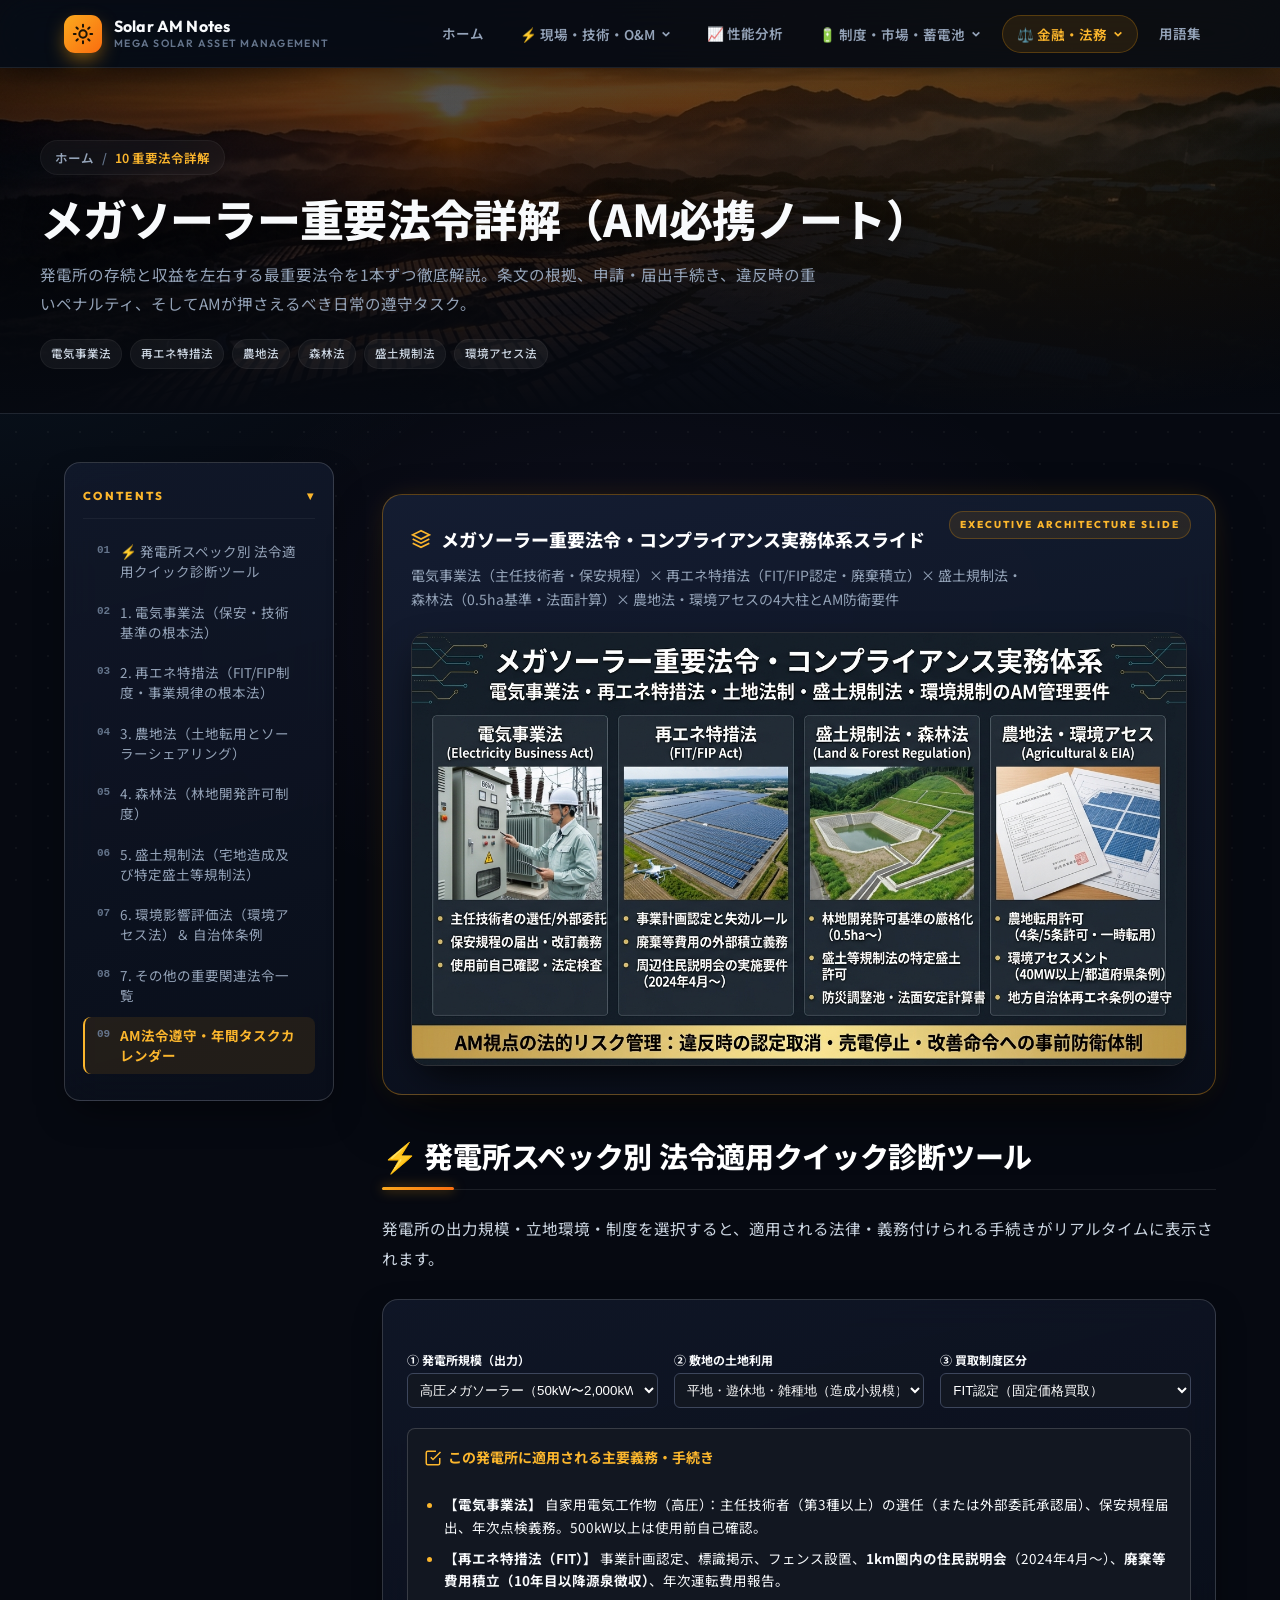
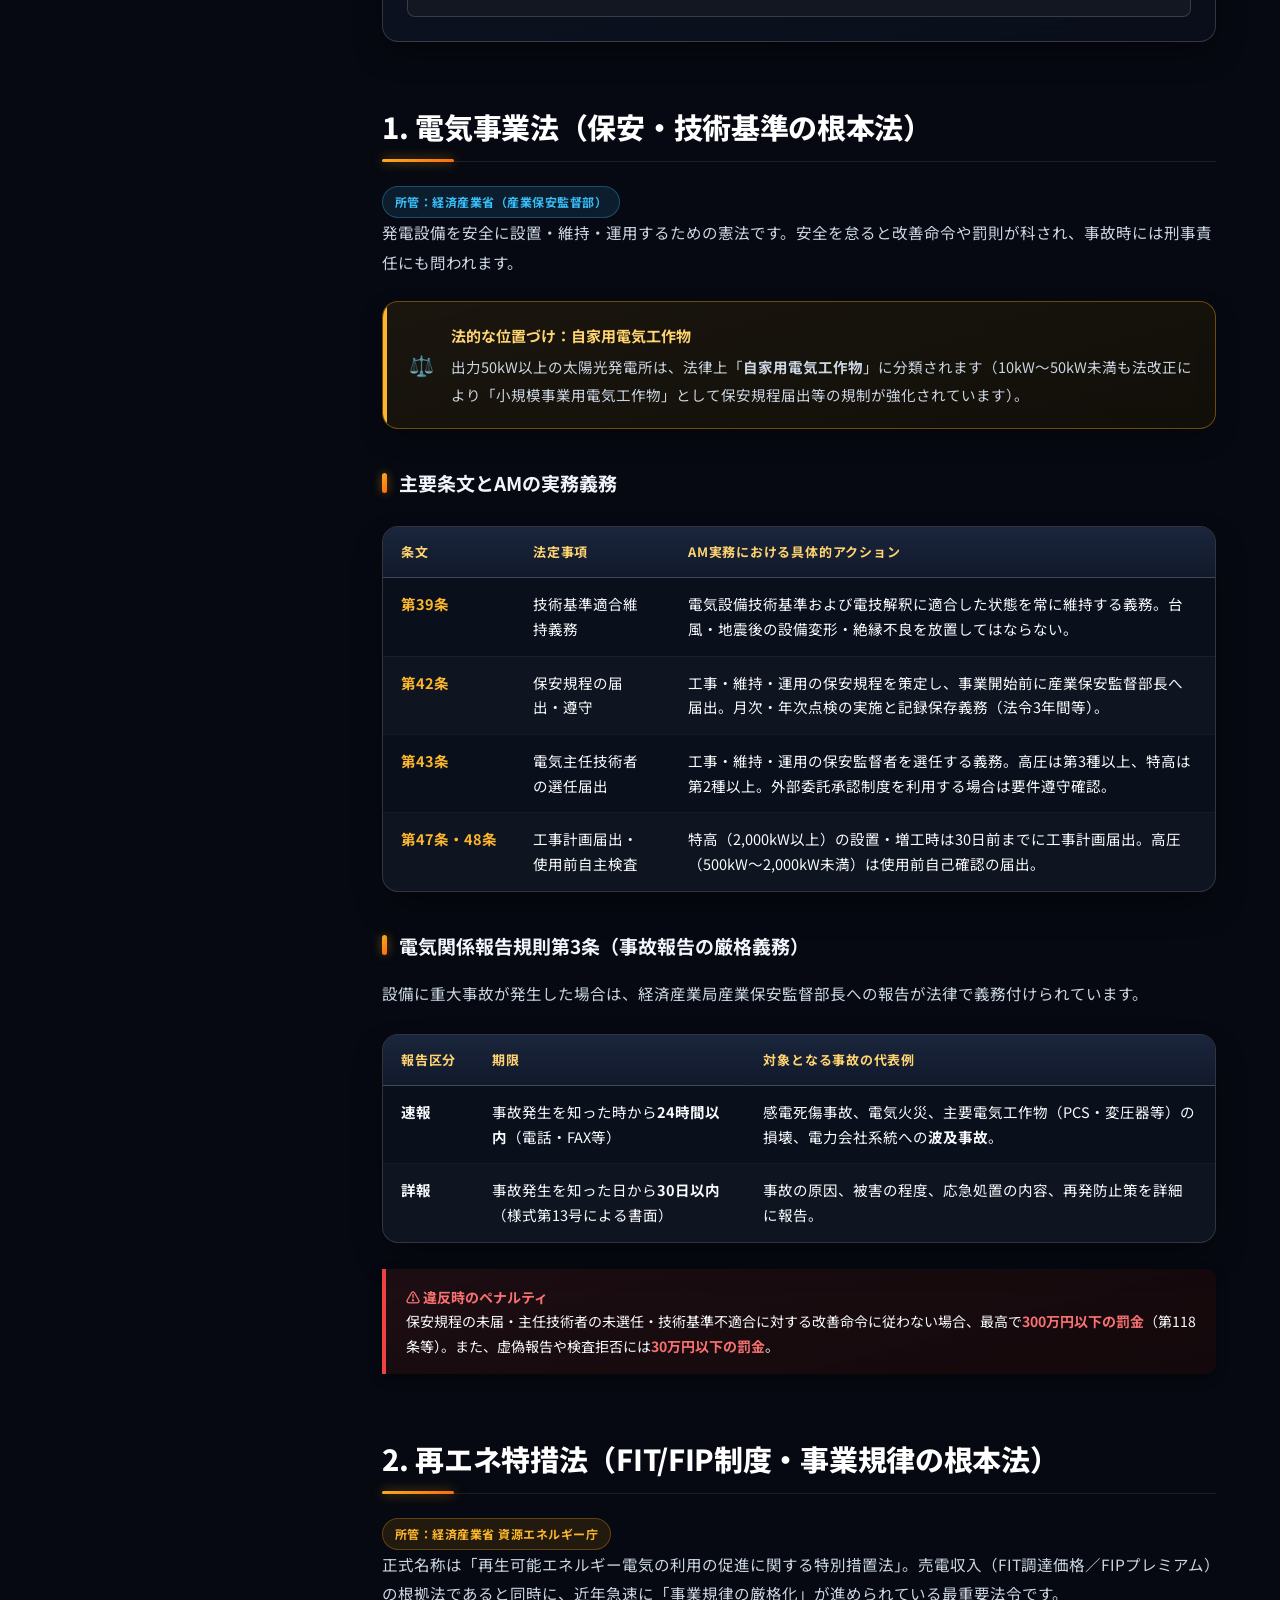
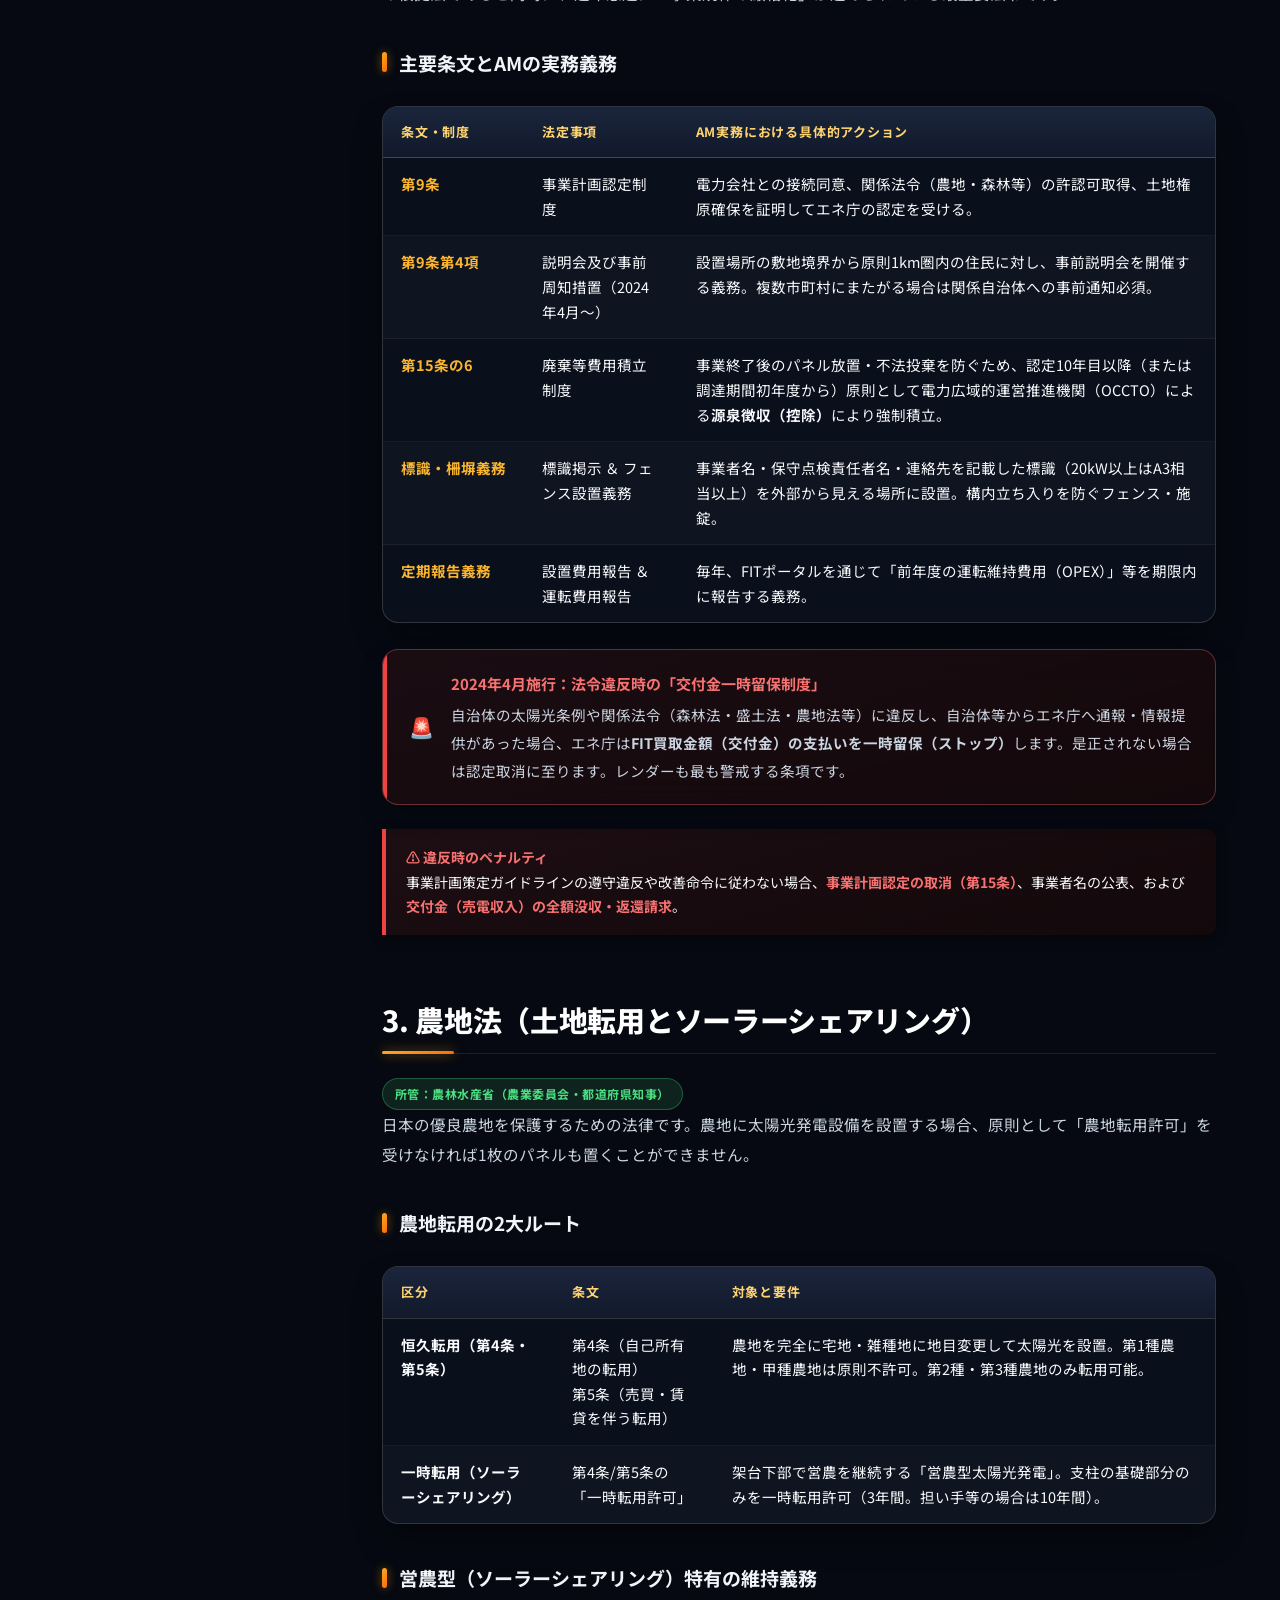
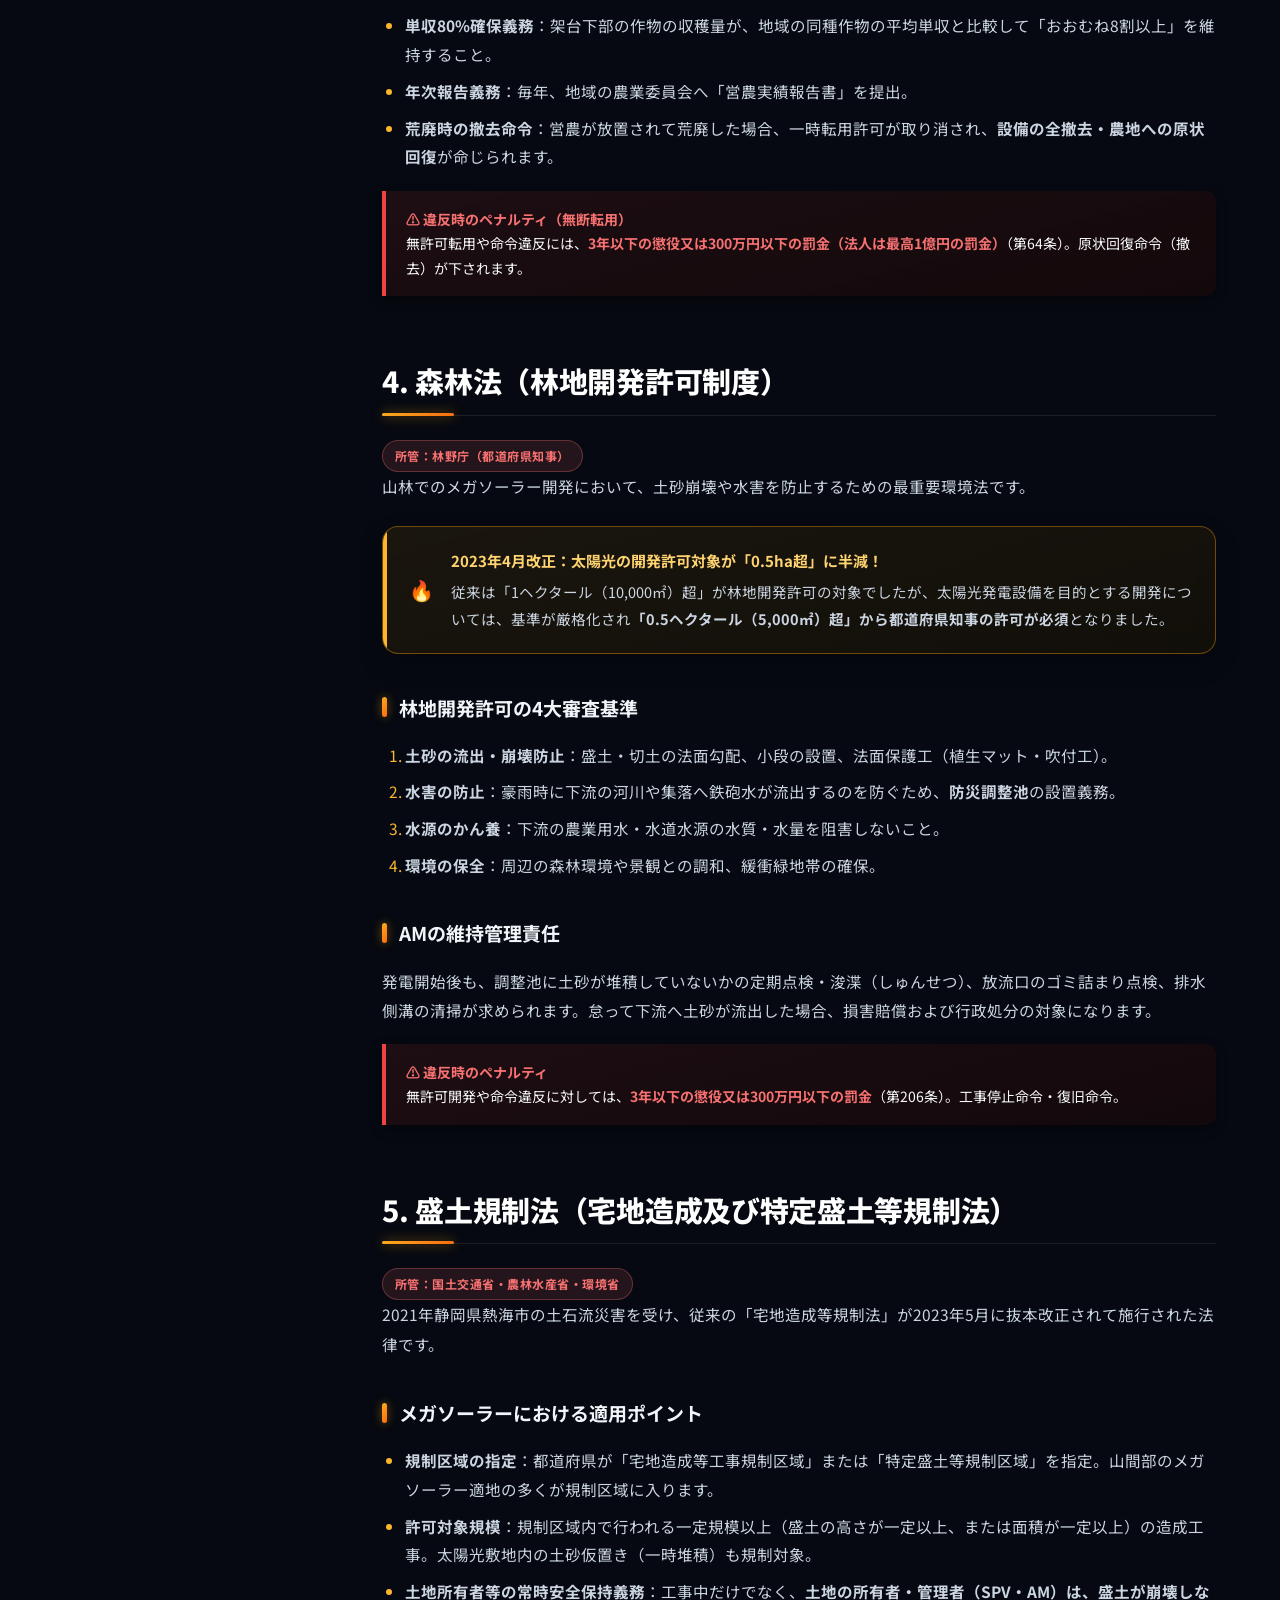
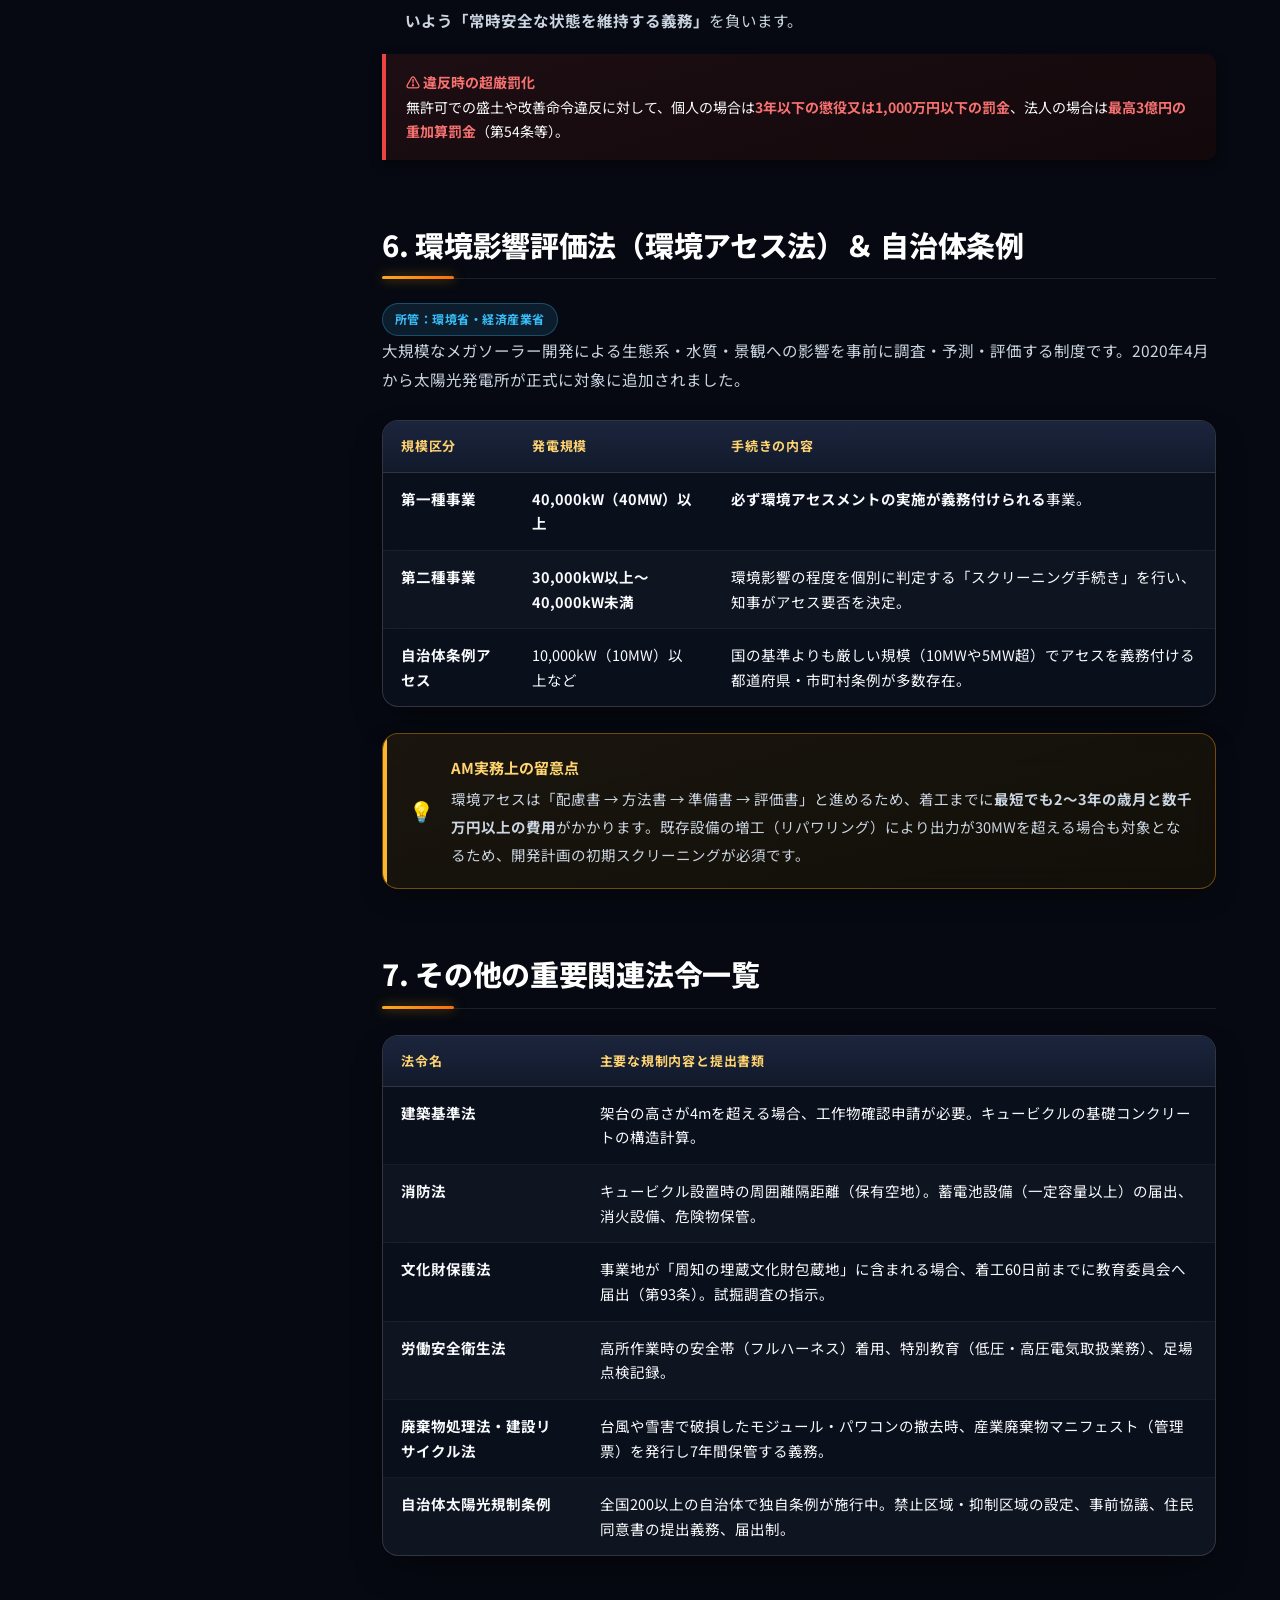
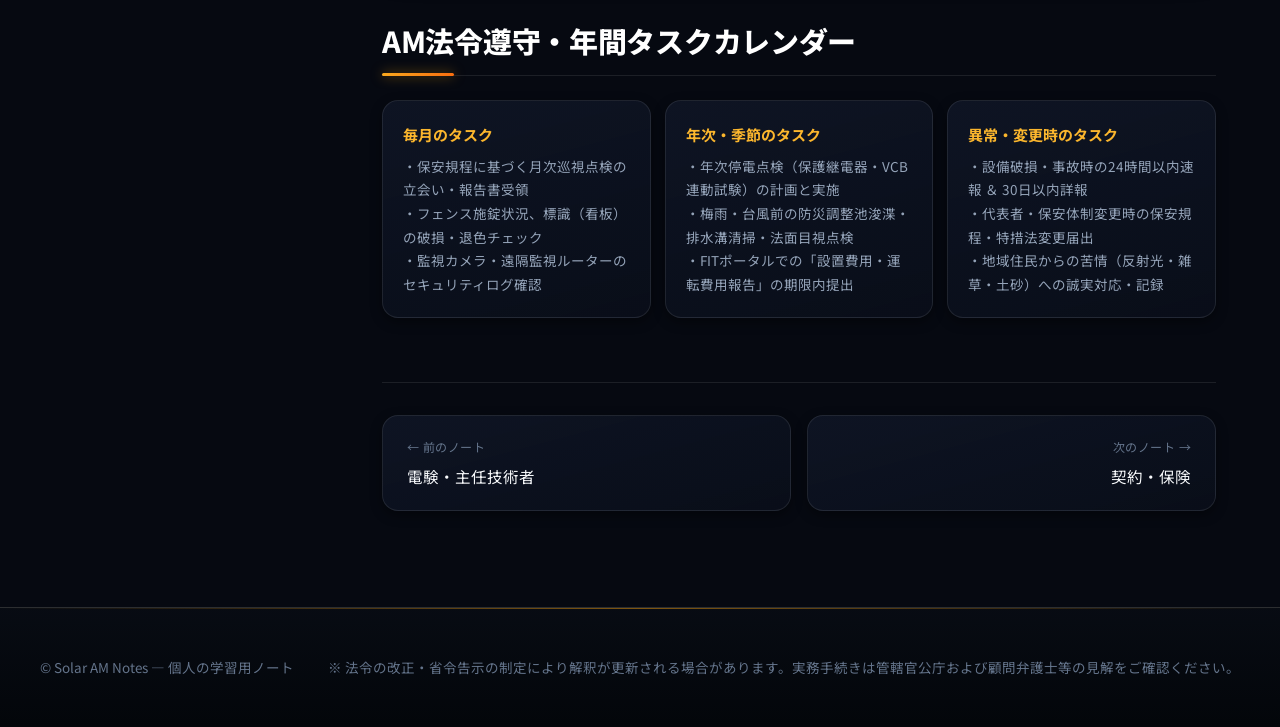
==== commit acfc4e00: "style: Webサイト全体を洗練されたエグゼクティブ・グラスモーフィズムUIに全面刷新 & 3枚の日本語実写スライド追加" ====
--- a/notes/acts.html
+++ b/notes/acts.html
@@ -12,15 +12,15 @@
   <link href="https://fonts.googleapis.com/css2?family=Noto+Sans+JP:wght@400;500;700;800&family=Outfit:wght@500;600;700;800&family=JetBrains+Mono:wght@500;700;800&display=swap" rel="stylesheet">
   <link rel="stylesheet" href="../assets/css/style.css">
   <style>
-    .act-badge { display: inline-flex; align-items: center; gap: 6px; padding: 4px 10px; border-radius: 6px; font-size: 12px; font-weight: 700; letter-spacing: 0.04em; }
-    .act-badge.law-denki { background: hsl(205 85% 62% / 0.15); color: var(--sky); border: 1px solid hsl(205 85% 62% / 0.3); }
-    .act-badge.law-fit   { background: hsl(34 98% 58% / 0.15); color: var(--gold); border: 1px solid hsl(34 98% 58% / 0.3); }
-    .act-badge.law-land  { background: hsl(152 60% 50% / 0.15); color: var(--green); border: 1px solid hsl(152 60% 50% / 0.3); }
-    .act-badge.law-warn  { background: hsl(4 85% 62% / 0.15); color: var(--red); border: 1px solid hsl(4 85% 62% / 0.3); }
-    .penalty-box { background: hsl(4 85% 62% / 0.08); border-left: 4px solid var(--red); padding: 12px 16px; border-radius: 0 8px 8px 0; margin: 12px 0; font-size: 13.5px; }
-    .penalty-box b { color: var(--red); }
+    .act-badge { display: inline-flex; align-items: center; gap: 6px; padding: 4px 12px; border-radius: 999px; font-size: 12px; font-weight: 700; letter-spacing: 0.04em; }
+    .act-badge.law-denki { background: rgba(56, 189, 248, 0.12); color: #38bdf8; border: 1px solid rgba(56, 189, 248, 0.3); }
+    .act-badge.law-fit   { background: rgba(245, 158, 11, 0.12); color: var(--gold); border: 1px solid rgba(245, 158, 11, 0.3); }
+    .act-badge.law-land  { background: rgba(74, 222, 128, 0.12); color: #4ade80; border: 1px solid rgba(74, 222, 128, 0.3); }
+    .act-badge.law-warn  { background: rgba(248, 113, 113, 0.12); color: #f87171; border: 1px solid rgba(248, 113, 113, 0.3); }
+    .penalty-box { background: linear-gradient(165deg, rgba(38, 16, 20, 0.7) 0%, rgba(20, 8, 10, 0.9) 100%); border-left: 4px solid var(--red); padding: 16px 20px; border-radius: 0 var(--radius-sm) var(--radius-sm) 0; margin: 16px 0; font-size: 14px; line-height: 1.75; box-shadow: var(--shadow-sm); }
+    .penalty-box b { color: #f87171; font-weight: 700; }
     .act-table td:first-child { white-space: nowrap; font-weight: 700; color: var(--gold); }
-    .diag-filter-box { background: var(--bg-card); border: 1px solid hsl(222 20% 28%); border-radius: 12px; padding: 20px; margin: 24px 0; }
+    .diag-filter-box { background: linear-gradient(165deg, rgba(20, 28, 48, 0.7) 0%, rgba(10, 15, 27, 0.9) 100%); border: 1px solid var(--border-highlight); border-radius: var(--radius); padding: 24px; margin: 26px 0; backdrop-filter: blur(16px); box-shadow: var(--shadow-md); }
   </style>
 </head>
 <body data-root="../" data-page="acts">
@@ -40,12 +40,12 @@
   <main>
     <section class="page-hero">
       <div class="page-hero-inner">
-        <nav class="breadcrumb" aria-label="パンくずリスト"><a href="../index.html">ホーム</a><span>/</span><span>07 重要法令詳解</span></nav>
+        <nav class="breadcrumb" aria-label="パンくずリスト"><a href="../index.html">ホーム</a><span>/</span><span>10 重要法令詳解</span></nav>
         <h1>メガソーラー重要法令詳解（AM必携ノート）</h1>
         <p>発電所の存続と収益を左右する最重要法令を1本ずつ徹底解説。条文の根拠、申請・届出手続き、違反時の重いペナルティ、そしてAMが押さえるべき日常の遵守タスク。</p>
         <div class="meta">
-          <span class="tag" style="border-color:var(--gold);color:var(--gold)">電気事業法</span>
-          <span class="tag" style="border-color:var(--sky);color:var(--sky)">再エネ特措法</span>
+          <span class="tag">電気事業法</span>
+          <span class="tag">再エネ特措法</span>
           <span class="tag">農地法</span><span class="tag">森林法</span><span class="tag">盛土規制法</span><span class="tag">環境アセス法</span>
         </div>
       </div>
@@ -59,12 +59,12 @@
 
       <article class="prose">
 
-        <!-- ===== SECTION: 総合ビジュアル ===== -->
+        <!-- ===== SECTION: 総合実写スライド ===== -->
         <div class="diagram-card">
-          <h4><svg width="20" height="20" viewBox="0 0 24 24" fill="none" stroke="currentColor" stroke-width="2"><path d="M12 2L2 7l10 5 10-5-10-5zM2 17l10 5 10-5M2 12l10 5 10-5"/></svg> メガソーラーを取り巻く主要法令・許認可マップ</h4>
-          <p class="desc">保安（電気事業法）× 収益（再エネ特措法）× 土地・環境（農地法・森林法・盛土法）の3方向から網羅管理</p>
+          <h4><svg width="20" height="20" viewBox="0 0 24 24" fill="none" stroke="currentColor" stroke-width="2"><path d="M12 2L2 7l10 5 10-5-10-5zM2 17l10 5 10-5M2 12l10 5 10-5"/></svg> メガソーラー重要法令・コンプライアンス実務体系スライド</h4>
+          <p class="desc">電気事業法（主任技術者・保安規程）× 再エネ特措法（FIT/FIP認定・廃棄積立）× 盛土規制法・森林法（0.5ha基準・法面計算）× 農地法・環境アセスの4大柱とAM防衛要件</p>
           <div class="diagram-figure">
-            <img src="../assets/img/legal_acts_guide.jpg" alt="メガソーラーの重要法令・許認可・コンプライアンスの総合インフォグラフィック図" loading="lazy">
+            <img src="../assets/img/acts_overview_slide.jpg" alt="メガソーラー重要法令・コンプライアンス実務体系・電気事業法・再エネ特措法・盛土森林法・農地環境アセスの4大ピラー実写スライド図解" loading="lazy">
           </div>
         </div>
 
--- a/assets/css/style.css
+++ b/assets/css/style.css
@@ -1,73 +1,94 @@
 /* ==========================================================
-   Solar AM Notes - デザインシステム
-   ダークモード基調 / オレンジ・ゴールドのアクセント
+   Solar AM Notes - 高級エグゼクティブデザインシステム
+   Deep Obsidian / Champagne Gold / Ambient Starlight UI
    ========================================================== */
 
 :root {
-  /* カラー */
-  --bg: hsl(222 30% 6%);
-  --bg-2: hsl(222 28% 9%);
-  --surface: hsl(222 24% 12%);
-  --surface-2: hsl(222 22% 16%);
-  --border: hsl(222 20% 22%);
-  --border-soft: hsl(222 20% 18%);
-  --text: hsl(220 20% 92%);
-  --text-sub: hsl(220 12% 68%);
-  --text-mute: hsl(220 10% 52%);
-
-  --orange: hsl(26 96% 56%);
-  --gold: hsl(42 96% 60%);
-  --amber: hsl(34 98% 58%);
-  --sky: hsl(205 85% 62%);
-  --green: hsl(152 60% 50%);
-  --red: hsl(2 80% 62%);
-
-  --grad-sun: linear-gradient(135deg, var(--orange) 0%, var(--gold) 100%);
-  --grad-text: linear-gradient(90deg, hsl(36 100% 70%), var(--gold) 40%, var(--orange));
+  /* 洗練されたラグジュアリーカラーパレット */
+  --bg: hsl(222, 47%, 4.5%);
+  --bg-2: hsl(223, 38%, 7.5%);
+  --surface: hsl(222, 30%, 11%);
+  --surface-2: hsl(222, 28%, 15%);
+  --surface-glass: rgba(18, 26, 44, 0.65);
+  
+  --border: rgba(255, 255, 255, 0.09);
+  --border-soft: rgba(255, 255, 255, 0.05);
+  --border-highlight: rgba(255, 255, 255, 0.16);
+
+  --text: #f8fafc;
+  --text-sub: #94a3b8;
+  --text-mute: #64748b;
+
+  /* アクセントカラー（上品なトーン） */
+  --gold: hsl(40, 96%, 58%);
+  --gold-light: hsl(42, 100%, 72%);
+  --amber: hsl(35, 96%, 52%);
+  --orange: hsl(24, 96%, 54%);
+  --sky: hsl(199, 89%, 60%);
+  --green: hsl(152, 68%, 46%);
+  --purple: hsl(265, 89%, 72%);
+  --red: hsl(0, 84%, 60%);
+
+  /* 高級感あるグラデーション */
+  --grad-sun: linear-gradient(135deg, hsl(38, 96%, 55%) 0%, hsl(24, 96%, 52%) 100%);
+  --grad-gold: linear-gradient(135deg, #fef08a 0%, #f59e0b 50%, #d97706 100%);
+  --grad-text: linear-gradient(135deg, #ffffff 0%, #fef08a 35%, #fbbf24 70%, #f97316 100%);
+  --grad-card: linear-gradient(165deg, rgba(26, 36, 60, 0.65) 0%, rgba(13, 19, 32, 0.85) 100%);
+  --grad-glass: linear-gradient(180deg, rgba(255, 255, 255, 0.06) 0%, rgba(255, 255, 255, 0.01) 100%);
 
   /* タイポグラフィ */
-  --font-ja: "Noto Sans JP", system-ui, -apple-system, "Hiragino Sans", "Yu Gothic UI", sans-serif;
-  --font-en: "Outfit", "Noto Sans JP", system-ui, sans-serif;
+  --font-ja: "Noto Sans JP", -apple-system, BlinkMacSystemFont, "Segoe UI", "Hiragino Sans", "Yu Gothic UI", sans-serif;
+  --font-en: "Outfit", -apple-system, BlinkMacSystemFont, sans-serif;
   --font-mono: "JetBrains Mono", ui-monospace, "SFMono-Regular", Consolas, monospace;
 
-  /* レイアウト */
+  /* レイアウト＆エフェクト */
+  --radius-xl: 20px;
   --radius: 16px;
   --radius-sm: 10px;
-  --header-h: 64px;
-  --maxw: 1180px;
-  --shadow: 0 10px 30px -12px hsl(222 60% 2% / 0.8);
-  --glow: 0 0 0 1px hsl(34 98% 58% / 0.35), 0 12px 40px -10px hsl(30 98% 55% / 0.35);
-  --ease: cubic-bezier(0.22, 1, 0.36, 1);
+  --header-h: 68px;
+  --maxw: 1200px;
+  
+  --shadow-sm: 0 4px 12px rgba(0, 0, 0, 0.4);
+  --shadow-md: 0 12px 32px -8px rgba(0, 0, 0, 0.6);
+  --shadow-lg: 0 24px 48px -12px rgba(0, 0, 0, 0.75), 0 0 20px -4px rgba(245, 158, 11, 0.12);
+  --glow-gold: 0 0 24px -4px rgba(245, 158, 11, 0.35);
+  --glow-cyan: 0 0 24px -4px rgba(56, 189, 248, 0.35);
+
+  --ease: cubic-bezier(0.16, 1, 0.3, 1);
 }
 
 /* ---------- Reset ---------- */
 *, *::before, *::after { box-sizing: border-box; }
-html { scroll-behavior: smooth; scroll-padding-top: calc(var(--header-h) + 16px); -webkit-text-size-adjust: 100%; }
+html { scroll-behavior: smooth; scroll-padding-top: calc(var(--header-h) + 20px); -webkit-text-size-adjust: 100%; }
 body {
   margin: 0;
   font-family: var(--font-ja);
-  font-size: 16px;
+  font-size: 15.5px;
   line-height: 1.85;
   color: var(--text);
-  background: var(--bg);
+  background-color: var(--bg);
   background-image:
-    radial-gradient(1200px 600px at 85% -10%, hsl(30 90% 50% / 0.10), transparent 60%),
-    radial-gradient(900px 500px at -10% 20%, hsl(215 80% 50% / 0.07), transparent 60%);
+    radial-gradient(1200px 700px at 85% -5%, rgba(245, 158, 11, 0.09), transparent 60%),
+    radial-gradient(1000px 600px at -5% 25%, rgba(56, 189, 248, 0.07), transparent 60%),
+    radial-gradient(800px 500px at 50% 70%, rgba(192, 132, 252, 0.05), transparent 60%),
+    radial-gradient(rgba(255, 255, 255, 0.04) 1px, transparent 1px);
+  background-size: 100% 100%, 100% 100%, 100% 100%, 32px 32px;
   background-attachment: fixed;
   -webkit-font-smoothing: antialiased;
+  -moz-osx-font-smoothing: grayscale;
   overflow-x: hidden;
 }
 img { max-width: 100%; display: block; }
 a { color: var(--gold); text-decoration: none; transition: color .2s var(--ease); }
-a:hover { color: var(--orange); }
-::selection { background: hsl(34 98% 58% / 0.35); color: #fff; }
+a:hover { color: var(--gold-light); }
+::selection { background: rgba(245, 158, 11, 0.35); color: #fff; }
 
 /* ---------- Reading progress ---------- */
 .progress {
   position: fixed; top: 0; left: 0; height: 3px; width: 0;
   background: var(--grad-sun);
   z-index: 200;
-  box-shadow: 0 0 12px hsl(34 98% 58% / 0.7);
+  box-shadow: 0 0 14px rgba(245, 158, 11, 0.8);
   transition: width .1s linear;
 }
 
@@ -75,44 +96,92 @@
 .site-header {
   position: sticky; top: 0; z-index: 100;
   height: var(--header-h);
-  backdrop-filter: saturate(160%) blur(16px);
-  -webkit-backdrop-filter: saturate(160%) blur(16px);
-  background: hsl(222 30% 6% / 0.72);
-  border-bottom: 1px solid var(--border-soft);
+  backdrop-filter: blur(20px) saturate(180%);
+  -webkit-backdrop-filter: blur(20px) saturate(180%);
+  background: rgba(8, 12, 20, 0.78);
+  border-bottom: 1px solid var(--border);
+  box-shadow: 0 10px 30px -10px rgba(0, 0, 0, 0.6);
+  transition: background .3s, border-color .3s;
 }
 .header-inner {
   max-width: var(--maxw); height: 100%;
-  margin: 0 auto; padding: 0 20px;
-  display: flex; align-items: center; justify-content: space-between; gap: 16px;
-}
-.brand { display: flex; align-items: center; gap: 10px; color: var(--text); font-family: var(--font-en); font-weight: 700; letter-spacing: .02em; }
+  margin: 0 auto; padding: 0 24px;
+  display: flex; align-items: center; justify-content: space-between; gap: 20px;
+}
+.brand { display: flex; align-items: center; gap: 12px; color: var(--text); font-family: var(--font-en); font-weight: 700; letter-spacing: .01em; }
 .brand:hover { color: var(--text); }
 .brand-logo {
-  width: 34px; height: 34px; border-radius: 10px;
+  width: 38px; height: 38px; border-radius: 11px;
   background: var(--grad-sun);
   display: grid; place-items: center;
-  box-shadow: 0 6px 18px -6px hsl(30 98% 55% / 0.7);
-}
-.brand-logo svg { width: 20px; height: 20px; }
-.brand small { display: block; font-size: 11px; font-weight: 500; color: var(--text-mute); letter-spacing: .08em; line-height: 1.2; }
-.brand span { line-height: 1.2; }
-
-.nav { display: flex; align-items: center; gap: 4px; }
-.nav a {
-  color: var(--text-sub); font-size: 14px; font-weight: 500;
-  padding: 8px 12px; border-radius: 999px;
-  transition: background .2s var(--ease), color .2s var(--ease);
+  box-shadow: 0 8px 20px -4px rgba(245, 158, 11, 0.65);
+  transition: transform .25s var(--ease), box-shadow .25s;
+}
+.brand:hover .brand-logo { transform: rotate(5deg) scale(1.05); }
+.brand-logo svg { width: 22px; height: 22px; }
+.brand small { display: block; font-size: 10.5px; font-weight: 600; color: var(--text-mute); letter-spacing: .12em; line-height: 1.2; text-transform: uppercase; margin-top: 1px; }
+.brand span { line-height: 1.2; font-size: 16px; font-weight: 700; }
+
+.nav { display: flex; align-items: center; gap: 6px; }
+.nav a, .nav-dropdown-btn {
+  color: var(--text-sub); font-size: 13.5px; font-weight: 600;
+  padding: 8px 14px; border-radius: 999px;
+  background: transparent; border: 1px solid transparent; font-family: inherit; cursor: pointer;
+  display: inline-flex; align-items: center; gap: 6px;
+  transition: all .2s var(--ease);
   white-space: nowrap;
 }
-.nav a:hover { color: var(--text); background: var(--surface); }
-.nav a.active { color: #1a1206; background: var(--grad-sun); }
+.nav a:hover, .nav-dropdown-btn:hover {
+  color: #fff; background: rgba(255, 255, 255, 0.05);
+  border-color: rgba(255, 255, 255, 0.08);
+}
+.nav a.active {
+  color: #1a1206; background: var(--grad-sun);
+  font-weight: 700; border-color: transparent;
+  box-shadow: 0 4px 14px -2px rgba(245, 158, 11, 0.5);
+}
+.nav-dropdown-btn.has-active {
+  color: var(--gold); background: rgba(245, 158, 11, 0.1);
+  border-color: rgba(245, 158, 11, 0.25);
+}
+
+/* Dropdown menu */
+.nav-dropdown { position: relative; display: inline-block; }
+.nav-dropdown-menu {
+  position: absolute; top: calc(100% + 8px); left: 0; min-width: 250px;
+  background: rgba(14, 20, 34, 0.96); backdrop-filter: blur(24px);
+  border: 1px solid var(--border-highlight); border-radius: var(--radius-sm);
+  padding: 8px 6px; box-shadow: 0 20px 45px -10px rgba(0, 0, 0, 0.8), 0 0 1px rgba(255,255,255,0.2);
+  opacity: 0; pointer-events: none; transform: translateY(8px);
+  transition: opacity .22s var(--ease), transform .22s var(--ease);
+  z-index: 150; display: flex; flex-direction: column; gap: 3px;
+}
+.nav-dropdown:hover .nav-dropdown-menu,
+.nav-dropdown:focus-within .nav-dropdown-menu {
+  opacity: 1; pointer-events: auto; transform: translateY(0);
+}
+.nav-dropdown-menu a {
+  display: block; width: 100%; padding: 10px 14px; border-radius: 8px;
+  font-size: 13.5px; color: var(--text-sub); text-align: left;
+  border: none;
+  transition: color .15s, background .15s, transform .15s;
+}
+.nav-dropdown-menu a:hover {
+  color: #fff; background: rgba(255, 255, 255, 0.08);
+  transform: translateX(3px);
+}
+.nav-dropdown-menu a.active {
+  color: var(--gold); font-weight: 700; background: rgba(245, 158, 11, 0.14);
+}
 
 .nav-toggle {
   display: none;
   width: 44px; height: 44px; border: 1px solid var(--border); border-radius: 12px;
-  background: var(--surface); color: var(--text); cursor: pointer;
+  background: rgba(255, 255, 255, 0.05); color: var(--text); cursor: pointer;
   align-items: center; justify-content: center;
-}
+  transition: all .2s;
+}
+.nav-toggle:hover { background: rgba(255, 255, 255, 0.1); border-color: rgba(255, 255, 255, 0.2); }
 .nav-toggle span, .nav-toggle span::before, .nav-toggle span::after {
   display: block; width: 18px; height: 2px; background: currentColor; border-radius: 2px;
   position: relative; transition: transform .3s var(--ease), background .3s;
@@ -124,137 +193,404 @@
 .nav-open .nav-toggle span::before { transform: translateY(6px) rotate(45deg); }
 .nav-open .nav-toggle span::after { transform: translateY(-6px) rotate(-45deg); }
 
+/* Domain badges */
+.badge-domain {
+  display: inline-flex; align-items: center; gap: 6px;
+  font-size: 11px; font-weight: 700; padding: 3px 10px; border-radius: 999px;
+  width: fit-content; text-transform: uppercase; letter-spacing: 0.06em;
+  backdrop-filter: blur(8px);
+}
+.badge-domain::before {
+  content: ""; width: 5px; height: 5px; border-radius: 50%;
+  background: currentColor; box-shadow: 0 0 8px currentColor;
+}
+.domain-tech { color: #38bdf8; background: rgba(56, 189, 248, 0.1); border: 1px solid rgba(56, 189, 248, 0.28); }
+.domain-perf { color: #c084fc; background: rgba(192, 132, 252, 0.1); border: 1px solid rgba(192, 132, 252, 0.28); }
+.domain-market { color: #4ade80; background: rgba(74, 222, 128, 0.1); border: 1px solid rgba(74, 222, 128, 0.28); }
+.domain-finance { color: #fbbf24; background: rgba(251, 191, 36, 0.1); border: 1px solid rgba(251, 191, 36, 0.28); }
+.domain-tool { color: #94a3b8; background: rgba(148, 163, 184, 0.1); border: 1px solid rgba(148, 163, 184, 0.25); }
+
+.card.is-hidden { display: none !important; }
+
 @media (max-width: 1080px) {
   .nav-toggle { display: inline-flex; }
   .nav {
     position: fixed; top: var(--header-h); left: 0; right: 0;
-    flex-direction: column; align-items: stretch; gap: 4px;
-    padding: 16px 20px 28px;
-    background: hsl(222 30% 6% / 0.97);
-    border-bottom: 1px solid var(--border-soft);
+    flex-direction: column; align-items: stretch; gap: 8px;
+    padding: 20px 24px 32px;
+    background: rgba(8, 12, 20, 0.98); backdrop-filter: blur(28px);
+    border-bottom: 1px solid var(--border-highlight);
     transform: translateY(-110%); opacity: 0; pointer-events: none;
     transition: transform .4s var(--ease), opacity .3s var(--ease);
     max-height: calc(100vh - var(--header-h)); overflow-y: auto;
   }
-  .nav a { padding: 14px 16px; border-radius: 12px; font-size: 15px; }
+  .nav-dropdown { width: 100%; }
+  .nav-dropdown-btn {
+    width: 100%; justify-content: space-between; padding: 13px 16px;
+    background: rgba(255, 255, 255, 0.05); border-radius: 12px; font-size: 14.5px; font-weight: 700;
+  }
+  .nav-dropdown-menu {
+    position: static; opacity: 1; pointer-events: auto; transform: none;
+    box-shadow: none; background: transparent; border: none; padding: 6px 0 8px 12px;
+  }
+  .nav-dropdown-menu a { padding: 11px 14px; border-radius: 8px; font-size: 14px; }
+  .nav a { padding: 13px 16px; border-radius: 12px; font-size: 14.5px; }
   .nav-open .nav { transform: translateY(0); opacity: 1; pointer-events: auto; }
 }
 
 /* ---------- Hero ---------- */
 .hero {
   position: relative; isolation: isolate;
-  min-height: min(88vh, 760px);
+  min-height: min(84vh, 740px);
   display: flex; align-items: flex-end;
-  padding: 120px 20px 72px;
+  padding: 130px 24px 80px;
   overflow: hidden;
 }
 .hero-bg {
   position: absolute; inset: 0; z-index: -2;
   background: url("../img/hero.jpg") center 40% / cover no-repeat;
-  transform: scale(1.06);
-  animation: heroZoom 18s var(--ease) forwards;
+  transform: scale(1.05);
+  animation: heroZoom 24s var(--ease) forwards;
+  filter: contrast(108%) brightness(92%);
 }
 .hero::after {
   content: ""; position: absolute; inset: 0; z-index: -1;
   background:
-    linear-gradient(180deg, hsl(222 30% 6% / 0.25) 0%, hsl(222 30% 6% / 0.55) 55%, var(--bg) 100%),
-    linear-gradient(90deg, hsl(222 30% 6% / 0.75) 0%, transparent 70%);
+    radial-gradient(circle at 75% 20%, rgba(245, 158, 11, 0.15), transparent 50%),
+    linear-gradient(180deg, rgba(8, 12, 20, 0.3) 0%, rgba(8, 12, 20, 0.65) 60%, var(--bg) 100%),
+    linear-gradient(90deg, rgba(8, 12, 20, 0.85) 0%, transparent 65%);
 }
 @keyframes heroZoom { to { transform: scale(1); } }
 .hero-inner { max-width: var(--maxw); width: 100%; margin: 0 auto; }
 .eyebrow {
   display: inline-flex; align-items: center; gap: 8px;
-  font-family: var(--font-en); font-size: 12px; font-weight: 600; letter-spacing: .18em; text-transform: uppercase;
+  font-family: var(--font-en); font-size: 11.5px; font-weight: 700; letter-spacing: .2em; text-transform: uppercase;
   color: var(--gold);
-  padding: 6px 14px; border-radius: 999px;
-  border: 1px solid hsl(42 96% 60% / 0.35);
-  background: hsl(42 96% 60% / 0.08);
-}
-.eyebrow::before { content: ""; width: 6px; height: 6px; border-radius: 50%; background: var(--gold); box-shadow: 0 0 10px var(--gold); animation: pulse 2s infinite; }
-@keyframes pulse { 50% { opacity: .35; } }
+  padding: 6px 16px; border-radius: 999px;
+  border: 1px solid rgba(245, 158, 11, 0.35);
+  background: rgba(245, 158, 11, 0.08);
+  box-shadow: 0 4px 16px -2px rgba(245, 158, 11, 0.2);
+  backdrop-filter: blur(12px);
+}
+.eyebrow::before {
+  content: ""; width: 6px; height: 6px; border-radius: 50%;
+  background: var(--gold); box-shadow: 0 0 10px var(--gold);
+  animation: pulse 2s infinite;
+}
+@keyframes pulse { 50% { opacity: .4; transform: scale(0.9); } }
 .hero h1 {
-  font-family: var(--font-en);
-  font-size: clamp(34px, 7vw, 68px);
-  line-height: 1.15; letter-spacing: -.01em;
-  margin: 20px 0 16px; font-weight: 800;
-}
-.grad-text { background: var(--grad-text); -webkit-background-clip: text; background-clip: text; color: transparent; }
-.hero p.lead { font-size: clamp(15px, 2.2vw, 18px); color: var(--text-sub); max-width: 640px; margin: 0 0 32px; }
-.hero-actions { display: flex; flex-wrap: wrap; gap: 12px; }
+  font-family: var(--font-ja);
+  font-size: clamp(34px, 6.5vw, 64px);
+  line-height: 1.18; letter-spacing: -.02em;
+  margin: 22px 0 18px; font-weight: 800;
+  text-shadow: 0 8px 30px rgba(0, 0, 0, 0.7);
+}
+.grad-text {
+  background: var(--grad-text);
+  -webkit-background-clip: text; background-clip: text;
+  color: transparent;
+  display: inline-block;
+}
+.hero p.lead {
+  font-size: clamp(15px, 2vw, 17.5px);
+  color: var(--text-sub);
+  max-width: 660px;
+  margin: 0 0 36px;
+  line-height: 1.85;
+  text-shadow: 0 2px 10px rgba(0, 0, 0, 0.8);
+}
+.hero-actions { display: flex; flex-wrap: wrap; gap: 14px; }
 
 .btn {
   display: inline-flex; align-items: center; gap: 10px;
-  padding: 14px 24px; border-radius: 999px;
-  font-weight: 700; font-size: 15px;
-  transition: transform .25s var(--ease), box-shadow .25s var(--ease), background .25s;
-}
-.btn-primary { background: var(--grad-sun); color: #1a1206; box-shadow: 0 10px 30px -10px hsl(30 98% 55% / 0.8); }
-.btn-primary:hover { color: #1a1206; transform: translateY(-2px); box-shadow: 0 16px 40px -12px hsl(30 98% 55% / 0.9); }
-.btn-ghost { color: var(--text); border: 1px solid var(--border); background: hsl(222 24% 12% / 0.6); backdrop-filter: blur(8px); }
-.btn-ghost:hover { color: var(--text); border-color: var(--gold); transform: translateY(-2px); }
+  padding: 13px 26px; border-radius: 999px;
+  font-weight: 700; font-size: 14.5px; font-family: var(--font-ja);
+  transition: all .25s var(--ease);
+  letter-spacing: .02em;
+}
+.btn-primary {
+  background: var(--grad-sun); color: #1a1206;
+  box-shadow: 0 10px 28px -6px rgba(245, 158, 11, 0.65), 0 0 2px rgba(255,255,255,0.4) inset;
+}
+.btn-primary:hover {
+  color: #1a1206; transform: translateY(-2px);
+  box-shadow: 0 16px 36px -8px rgba(245, 158, 11, 0.85);
+}
+.btn-ghost {
+  color: #f1f5f9; border: 1px solid var(--border-highlight);
+  background: rgba(255, 255, 255, 0.06);
+  backdrop-filter: blur(14px);
+  box-shadow: 0 4px 16px rgba(0, 0, 0, 0.3);
+}
+.btn-ghost:hover {
+  color: #fff; border-color: var(--gold);
+  background: rgba(245, 158, 11, 0.1);
+  transform: translateY(-2px);
+}
 
 /* ---------- Sections ---------- */
-.section { max-width: var(--maxw); margin: 0 auto; padding: 72px 20px; }
-.section-head { margin-bottom: 36px; }
-.section-head h2 { font-family: var(--font-en); font-size: clamp(24px, 4vw, 34px); margin: 8px 0 8px; line-height: 1.3; }
-.section-head p { color: var(--text-sub); margin: 0; }
-.kicker { font-family: var(--font-en); font-size: 12px; letter-spacing: .2em; text-transform: uppercase; color: var(--orange); font-weight: 600; }
+.section { max-width: var(--maxw); margin: 0 auto; padding: 80px 24px; }
+.section-head { margin-bottom: 40px; }
+.section-head h2 {
+  font-family: var(--font-ja); font-size: clamp(24px, 3.8vw, 36px);
+  margin: 10px 0 10px; line-height: 1.3; font-weight: 800;
+  letter-spacing: -.01em;
+}
+.section-head p { color: var(--text-sub); margin: 0; font-size: 15.5px; max-width: 720px; }
+.kicker {
+  font-family: var(--font-en); font-size: 11.5px; letter-spacing: .22em;
+  text-transform: uppercase; color: var(--gold); font-weight: 700;
+  display: block;
+}
 
 /* Stats */
-.stats { display: grid; grid-template-columns: repeat(4, 1fr); gap: 16px; margin-top: -40px; position: relative; z-index: 2; }
+.stats {
+  display: grid; grid-template-columns: repeat(4, 1fr); gap: 18px;
+  margin-top: -44px; position: relative; z-index: 2;
+}
 .stat {
-  background: linear-gradient(180deg, var(--surface), var(--bg-2));
-  border: 1px solid var(--border-soft); border-radius: var(--radius);
-  padding: 20px; text-align: left;
-}
-.stat b { display: block; font-family: var(--font-en); font-size: 28px; line-height: 1.1; }
-.stat span { font-size: 13px; color: var(--text-mute); }
+  background: linear-gradient(175deg, rgba(22, 32, 54, 0.75) 0%, rgba(10, 16, 28, 0.88) 100%);
+  backdrop-filter: blur(16px);
+  border: 1px solid var(--border-highlight); border-radius: var(--radius);
+  padding: 22px 24px; text-align: left;
+  box-shadow: 0 16px 36px -12px rgba(0, 0, 0, 0.6);
+  transition: transform .25s var(--ease), border-color .25s;
+}
+.stat:hover { transform: translateY(-3px); border-color: rgba(245, 158, 11, 0.35); }
+.stat b {
+  display: block; font-family: var(--font-en); font-size: 30px; font-weight: 800;
+  line-height: 1.1; margin-bottom: 4px;
+}
+.stat span { font-size: 12.5px; color: var(--text-mute); font-weight: 500; }
 @media (max-width: 760px) { .stats { grid-template-columns: repeat(2, 1fr); } }
 
-/* Topic cards */
-.cards { display: grid; grid-template-columns: repeat(auto-fill, minmax(300px, 1fr)); gap: 18px; }
+/* Filter Chips (Segmented Tab Style) */
+.filter-chips {
+  display: flex; flex-wrap: wrap; gap: 8px; margin-bottom: 28px;
+}
+.chip {
+  padding: 8px 16px; border-radius: 999px;
+  border: 1px solid var(--border);
+  background: rgba(255, 255, 255, 0.04);
+  backdrop-filter: blur(10px);
+  color: var(--text-sub); font-family: inherit; font-size: 13px; font-weight: 600;
+  cursor: pointer; transition: all .2s var(--ease);
+}
+.chip:hover {
+  color: #fff; background: rgba(255, 255, 255, 0.08);
+  border-color: rgba(255, 255, 255, 0.18);
+  transform: translateY(-1px);
+}
+.chip.active {
+  background: var(--grad-sun); color: #1a1206;
+  border-color: transparent; font-weight: 700;
+  box-shadow: 0 4px 16px -2px rgba(245, 158, 11, 0.5);
+}
+
+/* Topic cards (High-End Glassmorphism) */
+.cards {
+  display: grid;
+  grid-template-columns: repeat(auto-fill, minmax(320px, 1fr));
+  gap: 20px;
+}
 .card {
   position: relative; overflow: hidden;
-  display: flex; flex-direction: column; gap: 12px;
-  padding: 26px;
-  border-radius: var(--radius);
-  background: linear-gradient(180deg, hsl(222 24% 12% / 0.9), hsl(222 28% 9% / 0.9));
-  border: 1px solid var(--border-soft);
+  display: flex; flex-direction: column; gap: 14px;
+  padding: 28px;
+  border-radius: var(--radius-xl);
+  background: linear-gradient(165deg, rgba(20, 28, 48, 0.65) 0%, rgba(10, 15, 27, 0.85) 100%);
+  backdrop-filter: blur(20px);
+  border: 1px solid var(--border);
+  box-shadow: 0 14px 34px -10px rgba(0, 0, 0, 0.65);
   color: var(--text);
-  transition: transform .35s var(--ease), border-color .35s var(--ease), box-shadow .35s var(--ease);
+  transition: transform .3s var(--ease), border-color .3s var(--ease), box-shadow .3s var(--ease);
 }
 .card::before {
   content: ""; position: absolute; inset: 0; pointer-events: none;
-  background: radial-gradient(400px 200px at var(--mx, 50%) var(--my, 0%), hsl(34 98% 58% / 0.14), transparent 60%);
-  opacity: 0; transition: opacity .35s var(--ease);
-}
-.card:hover { transform: translateY(-4px); border-color: hsl(34 98% 58% / 0.45); box-shadow: var(--glow); color: var(--text); }
+  background: radial-gradient(450px 240px at var(--mx, 50%) var(--my, 0%), rgba(245, 158, 11, 0.12), transparent 70%);
+  opacity: 0; transition: opacity .3s var(--ease);
+}
+.card:hover {
+  transform: translateY(-6px);
+  border-color: rgba(245, 158, 11, 0.4);
+  box-shadow: 0 24px 48px -12px rgba(0, 0, 0, 0.85), 0 0 24px -6px rgba(245, 158, 11, 0.2);
+  color: var(--text);
+}
 .card:hover::before { opacity: 1; }
+
 .card-icon {
-  width: 48px; height: 48px; border-radius: 14px;
+  width: 48px; height: 48px; border-radius: 13px;
   display: grid; place-items: center;
-  background: hsl(34 98% 58% / 0.12); color: var(--gold);
-  border: 1px solid hsl(34 98% 58% / 0.25);
-}
-.card-icon svg { width: 24px; height: 24px; }
-.card h3 { margin: 4px 0 0; font-size: 19px; line-height: 1.45; }
-.card p { margin: 0; color: var(--text-sub); font-size: 14px; line-height: 1.75; }
-.card .tags { display: flex; flex-wrap: wrap; gap: 6px; margin-top: auto; padding-top: 8px; }
-.tag { font-size: 12px; padding: 3px 10px; border-radius: 999px; background: var(--surface-2); color: var(--text-sub); border: 1px solid var(--border-soft); }
-.card .more { font-size: 13px; font-weight: 700; color: var(--gold); display: inline-flex; align-items: center; gap: 6px; }
-.card:hover .more { gap: 10px; }
-.card .more { transition: gap .25s var(--ease); }
-.card .num { position: absolute; top: 18px; right: 22px; font-family: var(--font-en); font-weight: 800; font-size: 40px; color: hsl(222 20% 22% / 0.8); line-height: 1; }
+  background: rgba(245, 158, 11, 0.12); color: var(--gold);
+  border: 1px solid rgba(245, 158, 11, 0.25);
+  box-shadow: 0 6px 16px -4px rgba(245, 158, 11, 0.3);
+  transition: transform .25s var(--ease);
+}
+.card:hover .card-icon { transform: scale(1.08); }
+.card-icon svg { width: 22px; height: 22px; }
+
+.card h3 {
+  margin: 4px 0 0; font-size: 19px; line-height: 1.4;
+  font-weight: 700; color: #f8fafc;
+  letter-spacing: -.01em;
+}
+.card p {
+  margin: 0; color: #94a3b8; font-size: 13.8px; line-height: 1.75;
+}
+.card .tags {
+  display: flex; flex-wrap: wrap; gap: 6px; margin-top: auto; padding-top: 10px;
+}
+.tag {
+  font-size: 11.5px; font-weight: 500;
+  padding: 3px 10px; border-radius: 999px;
+  background: rgba(255, 255, 255, 0.05); color: #cbd5e1;
+  border: 1px solid var(--border-soft);
+}
+.card .more {
+  font-size: 13px; font-weight: 700; color: var(--gold);
+  display: inline-flex; align-items: center; gap: 6px;
+  margin-top: 4px;
+}
+.card:hover .more { gap: 10px; color: var(--gold-light); }
+.card .more { transition: gap .25s var(--ease), color .25s; }
+
+/* 洗練された右上のインデックス番号 */
+.card .num {
+  position: absolute; top: 22px; right: 24px;
+  font-family: var(--font-mono); font-weight: 700; font-size: 12px;
+  color: rgba(255, 255, 255, 0.4); letter-spacing: 0.08em;
+  background: rgba(255, 255, 255, 0.04);
+  padding: 3px 10px; border-radius: 999px;
+  border: 1px solid rgba(255, 255, 255, 0.08);
+  line-height: 1.4;
+}
+
+/* Category-specific card accents */
+.card[data-cat="tech"] {
+  border-color: rgba(56, 189, 248, 0.22);
+  background: linear-gradient(165deg, rgba(16, 32, 54, 0.7) 0%, rgba(8, 16, 28, 0.9) 100%);
+}
+.card[data-cat="tech"]:hover {
+  border-color: rgba(56, 189, 248, 0.5);
+  box-shadow: 0 24px 48px -12px rgba(0, 0, 0, 0.85), 0 0 24px -6px rgba(56, 189, 248, 0.25);
+}
+.card[data-cat="tech"] .card-icon {
+  background: rgba(56, 189, 248, 0.12); color: #38bdf8;
+  border-color: rgba(56, 189, 248, 0.3);
+  box-shadow: 0 6px 16px -4px rgba(56, 189, 248, 0.3);
+}
+
+.card[data-cat="perf"] {
+  border-color: rgba(192, 132, 252, 0.22);
+  background: linear-gradient(165deg, rgba(28, 22, 54, 0.7) 0%, rgba(12, 10, 28, 0.9) 100%);
+}
+.card[data-cat="perf"]:hover {
+  border-color: rgba(192, 132, 252, 0.5);
+  box-shadow: 0 24px 48px -12px rgba(0, 0, 0, 0.85), 0 0 24px -6px rgba(192, 132, 252, 0.25);
+}
+.card[data-cat="perf"] .card-icon {
+  background: rgba(192, 132, 252, 0.12); color: #c084fc;
+  border-color: rgba(192, 132, 252, 0.3);
+  box-shadow: 0 6px 16px -4px rgba(192, 132, 252, 0.3);
+}
+
+.card[data-cat="market"] {
+  border-color: rgba(74, 222, 128, 0.22);
+  background: linear-gradient(165deg, rgba(16, 36, 26, 0.7) 0%, rgba(8, 20, 14, 0.9) 100%);
+}
+.card[data-cat="market"]:hover {
+  border-color: rgba(74, 222, 128, 0.5);
+  box-shadow: 0 24px 48px -12px rgba(0, 0, 0, 0.85), 0 0 24px -6px rgba(74, 222, 128, 0.25);
+}
+.card[data-cat="market"] .card-icon {
+  background: rgba(74, 222, 128, 0.12); color: #4ade80;
+  border-color: rgba(74, 222, 128, 0.3);
+  box-shadow: 0 6px 16px -4px rgba(74, 222, 128, 0.3);
+}
+
+.card[data-cat="finance"] {
+  border-color: rgba(251, 191, 36, 0.22);
+  background: linear-gradient(165deg, rgba(34, 28, 16, 0.7) 0%, rgba(18, 14, 8, 0.9) 100%);
+}
+.card[data-cat="finance"]:hover {
+  border-color: rgba(251, 191, 36, 0.5);
+  box-shadow: 0 24px 48px -12px rgba(0, 0, 0, 0.85), 0 0 24px -6px rgba(251, 191, 36, 0.25);
+}
+.card[data-cat="finance"] .card-icon {
+  background: rgba(251, 191, 36, 0.12); color: #fbbf24;
+  border-color: rgba(251, 191, 36, 0.3);
+  box-shadow: 0 6px 16px -4px rgba(251, 191, 36, 0.3);
+}
+
+.card[data-cat="tool"] {
+  border-color: rgba(148, 163, 184, 0.2);
+  background: linear-gradient(165deg, rgba(20, 26, 38, 0.7) 0%, rgba(10, 14, 22, 0.9) 100%);
+}
+.card[data-cat="tool"]:hover {
+  border-color: rgba(148, 163, 184, 0.45);
+  box-shadow: 0 24px 48px -12px rgba(0, 0, 0, 0.85);
+}
+
+/* Google Drive Knowledge Base Archive Section */
+.drive-section {
+  position: relative; overflow: hidden;
+  padding: 80px 24px;
+  background: linear-gradient(180deg, rgba(12, 18, 32, 0.8) 0%, rgba(6, 10, 18, 0.95) 100%);
+  border-top: 1px solid var(--border);
+  border-bottom: 1px solid var(--border);
+}
+.drive-section::before {
+  content: ""; position: absolute; inset: 0; pointer-events: none;
+  background: radial-gradient(1000px 500px at 50% 0%, rgba(56, 189, 248, 0.08), transparent 70%);
+}
+.drive-grid {
+  display: grid;
+  grid-template-columns: repeat(auto-fit, minmax(270px, 1fr));
+  gap: 20px; margin-top: 32px;
+}
+.drive-card {
+  padding: 24px; border-radius: var(--radius);
+  background: linear-gradient(165deg, rgba(20, 28, 48, 0.6) 0%, rgba(10, 15, 27, 0.8) 100%);
+  border: 1px solid var(--border);
+  backdrop-filter: blur(14px);
+  box-shadow: var(--shadow-sm);
+  display: flex; flex-direction: column; gap: 8px;
+  transition: transform .25s var(--ease), border-color .25s, box-shadow .25s;
+}
+.drive-card:hover {
+  transform: translateY(-4px);
+  border-color: rgba(56, 189, 248, 0.4);
+  box-shadow: 0 20px 40px -12px rgba(0, 0, 0, 0.8), 0 0 20px -6px rgba(56, 189, 248, 0.15);
+}
+.drive-card-title {
+  font-weight: 700; font-size: 15px; display: flex; align-items: center; gap: 8px;
+}
+.drive-card p {
+  font-size: 13.5px; color: var(--text-sub); line-height: 1.7; margin: 0;
+}
+.drive-card-count {
+  font-size: 11.5px; font-family: var(--font-mono); font-weight: 600;
+  color: var(--text-mute); margin-top: auto; padding-top: 8px;
+}
 
 /* Flow / roadmap */
-.roadmap { display: grid; grid-template-columns: repeat(4, 1fr); gap: 16px; counter-reset: step; }
+.roadmap { display: grid; grid-template-columns: repeat(4, 1fr); gap: 18px; counter-reset: step; }
 .road {
   counter-increment: step;
-  padding: 22px; border-radius: var(--radius);
-  border: 1px dashed var(--border); background: hsl(222 24% 12% / 0.5);
-}
-.road::before { content: "STEP " counter(step); font-family: var(--font-en); font-size: 12px; letter-spacing: .15em; color: var(--orange); font-weight: 700; }
-.road h4 { margin: 6px 0 6px; font-size: 16px; }
+  padding: 24px; border-radius: var(--radius-xl);
+  border: 1px solid var(--border);
+  background: linear-gradient(165deg, rgba(20, 28, 48, 0.5) 0%, rgba(10, 15, 27, 0.7) 100%);
+  backdrop-filter: blur(14px);
+  box-shadow: var(--shadow-sm);
+  transition: transform .25s var(--ease), border-color .25s;
+}
+.road:hover { transform: translateY(-3px); border-color: rgba(245, 158, 11, 0.3); }
+.road::before {
+  content: "STEP " counter(step);
+  font-family: var(--font-en); font-size: 11.5px; letter-spacing: .18em;
+  color: var(--gold); font-weight: 700; display: block; margin-bottom: 4px;
+}
+.road h4 { margin: 6px 0 8px; font-size: 16.5px; font-weight: 700; }
 .road p { margin: 0; font-size: 13.5px; color: var(--text-sub); line-height: 1.7; }
 @media (max-width: 900px) { .roadmap { grid-template-columns: 1fr 1fr; } }
 @media (max-width: 520px) { .roadmap { grid-template-columns: 1fr; } }
@@ -262,320 +598,545 @@
 /* ---------- Article layout ---------- */
 .page-hero {
   position: relative; overflow: hidden; isolation: isolate;
-  padding: 64px 20px 40px;
-  border-bottom: 1px solid var(--border-soft);
+  padding: 72px 24px 44px;
+  border-bottom: 1px solid var(--border);
+  background: linear-gradient(180deg, rgba(10, 16, 28, 0.8) 0%, var(--bg) 100%);
 }
 .page-hero::before {
+  content: ""; position: absolute; inset: 0; z-index: -2;
+  background: url("../img/hero.jpg") center 40% / cover no-repeat;
+  filter: contrast(110%) brightness(35%) saturate(120%);
+}
+.page-hero::after {
   content: ""; position: absolute; inset: 0; z-index: -1;
   background:
-    linear-gradient(180deg, hsl(222 30% 6% / 0.65), var(--bg)),
-    url("../img/hero.jpg") center 45% / cover no-repeat;
-  opacity: .55;
+    radial-gradient(900px 500px at 80% 0%, rgba(245, 158, 11, 0.12), transparent 70%),
+    linear-gradient(180deg, transparent 0%, var(--bg) 100%);
 }
 .page-hero-inner { max-width: var(--maxw); margin: 0 auto; }
-.breadcrumb { font-size: 13px; color: var(--text-mute); display: flex; gap: 8px; flex-wrap: wrap; }
-.breadcrumb a { color: var(--text-sub); }
-.page-hero h1 { font-size: clamp(26px, 5vw, 42px); line-height: 1.3; margin: 14px 0 10px; }
-.page-hero p { color: var(--text-sub); margin: 0; max-width: 760px; }
-.meta { display: flex; flex-wrap: wrap; gap: 8px; margin-top: 18px; }
+.breadcrumb {
+  font-size: 12.5px; font-weight: 600; color: var(--text-mute);
+  display: inline-flex; align-items: center; gap: 8px; flex-wrap: wrap;
+  padding: 5px 14px; border-radius: 999px;
+  background: rgba(255, 255, 255, 0.04);
+  border: 1px solid var(--border-soft);
+  backdrop-filter: blur(10px);
+  margin-bottom: 16px;
+}
+.breadcrumb a { color: var(--text-sub); transition: color .15s; }
+.breadcrumb a:hover { color: var(--gold); }
+.breadcrumb span:last-child { color: var(--gold); }
+.page-hero h1 {
+  font-family: var(--font-ja);
+  font-size: clamp(28px, 5.2vw, 44px);
+  line-height: 1.25; margin: 0 0 14px;
+  font-weight: 800; letter-spacing: -.015em;
+  text-shadow: 0 4px 24px rgba(0, 0, 0, 0.7);
+}
+.page-hero p {
+  color: var(--text-sub); margin: 0; max-width: 780px;
+  font-size: 15.5px; line-height: 1.85;
+}
+.meta { display: flex; flex-wrap: wrap; gap: 8px; margin-top: 22px; }
 
 .article-wrap {
-  max-width: var(--maxw); margin: 0 auto; padding: 40px 20px 80px;
-  display: grid; grid-template-columns: 260px minmax(0, 1fr); gap: 48px;
-}
+  max-width: var(--maxw); margin: 0 auto; padding: 48px 24px 96px;
+  display: grid; grid-template-columns: 270px minmax(0, 1fr); gap: 48px;
+}
+
+/* Floating Acrylic TOC */
 .toc {
   position: sticky; top: calc(var(--header-h) + 24px);
   align-self: start;
   max-height: calc(100vh - var(--header-h) - 48px); overflow-y: auto;
-  padding: 20px; border-radius: var(--radius);
-  background: hsl(222 24% 12% / 0.6); border: 1px solid var(--border-soft);
-}
-.toc summary { list-style: none; cursor: pointer; font-family: var(--font-en); font-size: 12px; font-weight: 700; letter-spacing: .18em; color: var(--orange); text-transform: uppercase; display: flex; justify-content: space-between; align-items: center; }
+  padding: 22px 18px; border-radius: var(--radius);
+  background: linear-gradient(165deg, rgba(20, 28, 48, 0.75) 0%, rgba(10, 15, 27, 0.9) 100%);
+  backdrop-filter: blur(20px);
+  border: 1px solid var(--border-highlight);
+  box-shadow: 0 16px 36px -12px rgba(0, 0, 0, 0.6);
+}
+.toc summary {
+  list-style: none; cursor: pointer;
+  font-family: var(--font-en); font-size: 11.5px; font-weight: 800;
+  letter-spacing: .2em; color: var(--gold); text-transform: uppercase;
+  display: flex; justify-content: space-between; align-items: center;
+  padding-bottom: 12px; border-bottom: 1px solid var(--border-soft);
+}
 .toc summary::-webkit-details-marker { display: none; }
-.toc ol { list-style: none; margin: 12px 0 0; padding: 0; counter-reset: toc; }
-.toc li { counter-increment: toc; }
+.toc ol { list-style: none; margin: 14px 0 0; padding: 0; counter-reset: toc; }
+.toc li { counter-increment: toc; margin-bottom: 4px; }
 .toc a {
-  display: flex; gap: 10px; padding: 7px 10px; border-radius: 8px;
+  display: flex; gap: 10px; padding: 8px 12px; border-radius: 8px;
   font-size: 13.5px; color: var(--text-sub); line-height: 1.5;
   border-left: 2px solid transparent;
-}
-.toc a::before { content: counter(toc, decimal-leading-zero); font-family: var(--font-en); font-size: 11px; color: var(--text-mute); padding-top: 2px; }
-.toc a:hover { color: var(--text); background: var(--surface); }
-.toc a.active { color: var(--gold); border-left-color: var(--gold); background: hsl(42 96% 60% / 0.06); }
+  transition: all .2s var(--ease);
+}
+.toc a::before {
+  content: counter(toc, decimal-leading-zero);
+  font-family: var(--font-mono); font-size: 11px; font-weight: 600;
+  color: var(--text-mute); padding-top: 1px;
+}
+.toc a:hover {
+  color: #fff; background: rgba(255, 255, 255, 0.05);
+  transform: translateX(3px);
+}
+.toc a.active {
+  color: var(--gold); border-left-color: var(--gold);
+  background: rgba(245, 158, 11, 0.1); font-weight: 700;
+}
 
 @media (max-width: 960px) {
-  .article-wrap { grid-template-columns: 1fr; gap: 24px; padding-top: 24px; }
+  .article-wrap { grid-template-columns: 1fr; gap: 28px; padding-top: 28px; }
   .toc { position: relative; top: 0; max-height: none; }
   .toc:not([open]) ol { display: none; }
 }
 
 /* ---------- Prose ---------- */
 .prose { min-width: 0; }
-.prose > section { margin-bottom: 56px; }
+.prose > section { margin-bottom: 64px; }
 .prose h2 {
-  font-size: clamp(21px, 3.4vw, 27px); line-height: 1.45;
-  margin: 0 0 20px; padding-bottom: 12px;
-  border-bottom: 1px solid var(--border-soft);
+  font-family: var(--font-ja);
+  font-size: clamp(22px, 3.6vw, 29px); line-height: 1.4;
+  margin: 0 0 24px; padding-bottom: 14px;
+  font-weight: 800; letter-spacing: -.01em;
+  color: #fff;
+  border-bottom: 1px solid var(--border);
   position: relative;
-}
-.prose h2::after { content: ""; position: absolute; left: 0; bottom: -1px; width: 64px; height: 2px; background: var(--grad-sun); }
-.prose h3 { font-size: 18px; margin: 32px 0 12px; display: flex; align-items: center; gap: 10px; }
-.prose h3::before { content: ""; width: 4px; height: 18px; border-radius: 2px; background: var(--gold); flex: none; }
-.prose p { margin: 0 0 16px; color: hsl(220 15% 84%); }
-.prose ul, .prose ol { padding-left: 1.4em; margin: 0 0 18px; color: hsl(220 15% 84%); }
-.prose li { margin-bottom: 6px; }
-.prose li::marker { color: var(--orange); }
-.prose strong { color: var(--text); background: linear-gradient(transparent 62%, hsl(34 98% 58% / 0.25) 62%); }
-.prose code { font-family: var(--font-mono); font-size: .88em; padding: 2px 6px; border-radius: 6px; background: var(--surface-2); color: var(--gold); }
-
-/* Formula box */
+  display: flex; align-items: baseline; gap: 10px;
+}
+.prose h2::after {
+  content: ""; position: absolute; left: 0; bottom: -1px;
+  width: 72px; height: 3px; border-radius: 3px;
+  background: var(--grad-sun);
+  box-shadow: 0 0 12px rgba(245, 158, 11, 0.6);
+}
+.prose h3 {
+  font-family: var(--font-ja);
+  font-size: 19px; font-weight: 700;
+  margin: 36px 0 16px;
+  display: flex; align-items: center; gap: 12px;
+  color: #f1f5f9;
+}
+.prose h3::before {
+  content: ""; width: 5px; height: 20px; border-radius: 3px;
+  background: var(--grad-sun); flex: none;
+  box-shadow: 0 0 10px rgba(245, 158, 11, 0.5);
+}
+.prose p { margin: 0 0 18px; color: #cbd5e1; line-height: 1.9; }
+.prose ul, .prose ol { padding-left: 1.5em; margin: 0 0 20px; color: #cbd5e1; line-height: 1.85; }
+.prose li { margin-bottom: 8px; }
+.prose li::marker { color: var(--gold); }
+.prose strong {
+  color: #fff; font-weight: 700;
+  background: linear-gradient(transparent 65%, rgba(245, 158, 11, 0.28) 65%);
+  padding: 0 2px;
+}
+.prose code {
+  font-family: var(--font-mono); font-size: .88em;
+  padding: 3px 8px; border-radius: 6px;
+  background: rgba(255, 255, 255, 0.07);
+  border: 1px solid rgba(255, 255, 255, 0.08);
+  color: var(--gold-light);
+}
+
+/* Formula box (High-Tech Calculation Display) */
 .formula {
-  margin: 20px 0; padding: 20px 22px; border-radius: var(--radius-sm);
-  background: linear-gradient(135deg, hsl(34 98% 58% / 0.10), hsl(222 24% 12% / 0.6));
-  border: 1px solid hsl(34 98% 58% / 0.3);
-}
-.formula .label { font-family: var(--font-en); font-size: 11px; letter-spacing: .18em; font-weight: 700; color: var(--orange); text-transform: uppercase; }
-.formula .eq { font-size: clamp(15px, 2.6vw, 18px); font-weight: 700; margin: 6px 0 4px; line-height: 1.7; color: var(--text); }
-.formula .eq .frac { display: inline-flex; flex-direction: column; vertical-align: middle; text-align: center; margin: 0 4px; }
-.formula .eq .frac > span:first-child { border-bottom: 1.5px solid var(--text-sub); padding: 0 6px 2px; }
-.formula .eq .frac > span:last-child { padding: 2px 6px 0; }
-.formula .note { font-size: 13px; color: var(--text-sub); margin: 0; }
+  margin: 24px 0; padding: 22px 24px; border-radius: var(--radius);
+  background: linear-gradient(165deg, rgba(26, 36, 60, 0.7) 0%, rgba(13, 19, 32, 0.9) 100%);
+  backdrop-filter: blur(14px);
+  border: 1px solid rgba(245, 158, 11, 0.35);
+  box-shadow: 0 12px 30px -10px rgba(0, 0, 0, 0.6), inset 0 1px 0 rgba(255, 255, 255, 0.1);
+}
+.formula .label {
+  font-family: var(--font-en); font-size: 11px; letter-spacing: .2em;
+  font-weight: 700; color: var(--gold); text-transform: uppercase;
+}
+.formula .eq {
+  font-size: clamp(16px, 2.6vw, 19px); font-weight: 700;
+  margin: 10px 0 8px; line-height: 1.75; color: #fff;
+  font-family: var(--font-mono);
+}
+.formula .eq .frac {
+  display: inline-flex; flex-direction: column; vertical-align: middle;
+  text-align: center; margin: 0 6px; font-family: inherit;
+}
+.formula .eq .frac > span:first-child { border-bottom: 2px solid var(--text-sub); padding: 0 8px 3px; }
+.formula .eq .frac > span:last-child { padding: 3px 8px 0; }
+.formula .note { font-size: 13.5px; color: var(--text-sub); margin: 0; line-height: 1.7; }
 
 /* Example box */
 .example {
-  margin: 20px 0; padding: 18px 20px; border-radius: var(--radius-sm);
-  background: var(--bg-2); border: 1px solid var(--border-soft);
+  margin: 24px 0; padding: 22px 24px; border-radius: var(--radius);
+  background: linear-gradient(165deg, rgba(20, 28, 48, 0.6) 0%, rgba(10, 15, 27, 0.8) 100%);
+  border: 1px solid var(--border-highlight);
+  backdrop-filter: blur(14px);
   font-size: 14.5px;
-}
-.example .label { font-weight: 700; color: var(--sky); font-size: 13px; margin-bottom: 6px; display: block; }
+  box-shadow: var(--shadow-sm);
+}
+.example .label {
+  font-weight: 700; color: var(--sky); font-size: 13px;
+  margin-bottom: 8px; display: inline-flex; align-items: center; gap: 6px;
+  text-transform: uppercase; letter-spacing: 0.06em;
+}
 .example p:last-child, .example ul:last-child { margin-bottom: 0; }
 
-/* Callouts */
+/* Callouts (Polished Glass Plates) */
 .callout {
-  display: grid; grid-template-columns: 28px 1fr; gap: 12px;
-  margin: 20px 0; padding: 16px 18px; border-radius: var(--radius-sm);
-  border: 1px solid var(--border); background: var(--surface);
-  font-size: 14.5px;
-}
-.callout .ic { font-size: 18px; line-height: 1.6; }
-.callout p { margin: 0 0 6px; }
+  display: grid; grid-template-columns: 32px 1fr; gap: 14px;
+  margin: 24px 0; padding: 20px 22px; border-radius: var(--radius);
+  background: linear-gradient(165deg, rgba(20, 28, 48, 0.65) 0%, rgba(10, 15, 27, 0.85) 100%);
+  border: 1px solid var(--border);
+  backdrop-filter: blur(16px);
+  font-size: 14.5px; line-height: 1.8;
+  box-shadow: 0 10px 28px -10px rgba(0, 0, 0, 0.5);
+  position: relative; overflow: hidden;
+}
+.callout::before {
+  content: ""; position: absolute; left: 0; top: 0; bottom: 0; width: 4px;
+  background: currentColor;
+}
+.callout .ic { font-size: 20px; line-height: 1.4; display: grid; place-items: center; }
+.callout p { margin: 0 0 6px; color: #cbd5e1; }
 .callout p:last-child { margin: 0; }
-.callout b.t { display: block; margin-bottom: 2px; }
-.callout.tip { border-color: hsl(152 60% 50% / 0.35); background: hsl(152 60% 50% / 0.06); }
-.callout.tip b.t { color: var(--green); }
-.callout.warn { border-color: hsl(2 80% 62% / 0.35); background: hsl(2 80% 62% / 0.06); }
-.callout.warn b.t { color: var(--red); }
-.callout.info { border-color: hsl(205 85% 62% / 0.35); background: hsl(205 85% 62% / 0.06); }
-.callout.info b.t { color: var(--sky); }
-.callout.am { border-color: hsl(42 96% 60% / 0.4); background: hsl(42 96% 60% / 0.07); }
-.callout.am b.t { color: var(--gold); }
-
-/* Tables */
-.table-wrap { overflow-x: auto; margin: 20px 0; border-radius: var(--radius-sm); border: 1px solid var(--border-soft); -webkit-overflow-scrolling: touch; }
-table { width: 100%; border-collapse: collapse; font-size: 14px; min-width: 560px; }
-th, td { padding: 12px 14px; text-align: left; border-bottom: 1px solid var(--border-soft); vertical-align: top; line-height: 1.65; }
-thead th { background: var(--surface-2); color: var(--gold); font-weight: 700; font-size: 13px; white-space: nowrap; }
-tbody tr:nth-child(even) { background: hsl(222 24% 12% / 0.45); }
-tbody tr:hover { background: hsl(34 98% 58% / 0.05); }
+.callout b.t { display: block; margin-bottom: 4px; font-size: 15px; font-weight: 700; }
+.callout.tip { color: var(--green); border-color: rgba(74, 222, 128, 0.35); background: linear-gradient(165deg, rgba(16, 36, 26, 0.65) 0%, rgba(8, 20, 14, 0.85) 100%); }
+.callout.tip b.t { color: #4ade80; }
+.callout.warn { color: var(--red); border-color: rgba(248, 113, 113, 0.35); background: linear-gradient(165deg, rgba(38, 16, 20, 0.65) 0%, rgba(22, 8, 10, 0.85) 100%); }
+.callout.warn b.t { color: #f87171; }
+.callout.info { color: var(--sky); border-color: rgba(56, 189, 248, 0.35); background: linear-gradient(165deg, rgba(16, 30, 48, 0.65) 0%, rgba(8, 16, 28, 0.85) 100%); }
+.callout.info b.t { color: #38bdf8; }
+.callout.am { color: var(--gold); border-color: rgba(245, 158, 11, 0.4); background: linear-gradient(165deg, rgba(38, 30, 14, 0.65) 0%, rgba(20, 16, 8, 0.85) 100%); }
+.callout.am b.t { color: var(--gold-light); }
+
+/* Tables (High-End Financial / AM Data Matrix) */
+.table-wrap {
+  overflow-x: auto; margin: 26px 0; border-radius: var(--radius);
+  border: 1px solid var(--border-highlight);
+  background: rgba(12, 18, 32, 0.75);
+  backdrop-filter: blur(16px);
+  box-shadow: 0 16px 36px -12px rgba(0, 0, 0, 0.6);
+  -webkit-overflow-scrolling: touch;
+}
+table { width: 100%; border-collapse: collapse; font-size: 14.5px; min-width: 580px; }
+th, td {
+  padding: 14px 18px; text-align: left;
+  border-bottom: 1px solid var(--border-soft);
+  vertical-align: top; line-height: 1.7;
+}
+thead th {
+  background: linear-gradient(180deg, rgba(28, 38, 62, 0.95) 0%, rgba(18, 26, 44, 0.95) 100%);
+  color: var(--gold-light); font-weight: 700; font-size: 13px;
+  letter-spacing: .06em; text-transform: uppercase;
+  white-space: nowrap; border-bottom: 1px solid var(--border-highlight);
+}
+tbody tr { transition: background .15s; }
+tbody tr:nth-child(even) { background: rgba(255, 255, 255, 0.02); }
+tbody tr:hover { background: rgba(245, 158, 11, 0.08); }
 tbody tr:last-child td { border-bottom: 0; }
-td.num, th.num { text-align: right; font-family: var(--font-en); }
+td.num, th.num { text-align: right; font-family: var(--font-mono); font-feature-settings: "tnum"; }
 
 /* Flow diagram */
-.flow { display: flex; flex-wrap: wrap; align-items: stretch; gap: 8px; margin: 20px 0; }
+.flow { display: flex; flex-wrap: wrap; align-items: stretch; gap: 10px; margin: 24px 0; }
 .flow .node {
-  flex: 1 1 120px; min-width: 110px;
-  padding: 14px 12px; border-radius: 12px; text-align: center;
-  background: var(--surface); border: 1px solid var(--border);
-  font-size: 13.5px; font-weight: 700; line-height: 1.5;
-}
+  flex: 1 1 120px; min-width: 120px;
+  padding: 16px 14px; border-radius: var(--radius-sm); text-align: center;
+  background: linear-gradient(165deg, rgba(22, 32, 54, 0.75) 0%, rgba(12, 18, 30, 0.9) 100%);
+  border: 1px solid var(--border);
+  font-size: 14px; font-weight: 700; line-height: 1.5;
+  box-shadow: var(--shadow-sm);
+  transition: transform .2s var(--ease), border-color .2s;
+}
+.flow .node:hover { transform: translateY(-2px); border-color: var(--gold); }
 .flow .node small { display: block; font-weight: 400; color: var(--text-mute); font-size: 12px; margin-top: 4px; }
-.flow .arrow { display: flex; align-items: center; color: var(--orange); font-weight: 700; }
+.flow .arrow { display: flex; align-items: center; color: var(--gold); font-weight: 800; font-size: 18px; }
 @media (max-width: 640px) {
   .flow { flex-direction: column; }
-  .flow .arrow { justify-content: center; transform: rotate(90deg); height: 18px; }
+  .flow .arrow { justify-content: center; transform: rotate(90deg); height: 20px; }
 }
 
 /* Waterfall (cash) */
-.waterfall { display: grid; gap: 8px; margin: 20px 0; }
-.wf-row { display: grid; grid-template-columns: 170px 1fr; gap: 12px; align-items: center; font-size: 13.5px; }
-.wf-bar { height: 30px; border-radius: 8px; display: flex; align-items: center; padding: 0 10px; font-size: 12px; font-weight: 700; color: #1a1206; white-space: nowrap; }
+.waterfall { display: grid; gap: 10px; margin: 24px 0; }
+.wf-row { display: grid; grid-template-columns: 180px 1fr; gap: 14px; align-items: center; font-size: 14px; }
+.wf-bar {
+  height: 32px; border-radius: 8px; display: flex; align-items: center;
+  padding: 0 12px; font-size: 12.5px; font-weight: 700; color: #1a1206;
+  white-space: nowrap; box-shadow: 0 4px 12px rgba(0, 0, 0, 0.4);
+}
 @media (max-width: 560px) { .wf-row { grid-template-columns: 1fr; gap: 4px; } }
 
 /* Checklist */
 .checklist { list-style: none !important; padding-left: 0 !important; }
-.checklist li { position: relative; padding-left: 30px; }
-.checklist li::before { content: "✓"; position: absolute; left: 0; top: 1px; width: 20px; height: 20px; border-radius: 6px; display: grid; place-items: center; font-size: 12px; font-weight: 800; color: #1a1206; background: var(--grad-sun); }
+.checklist li { position: relative; padding-left: 34px; margin-bottom: 12px; }
+.checklist li::before {
+  content: "✓"; position: absolute; left: 0; top: 2px;
+  width: 22px; height: 22px; border-radius: 7px;
+  display: grid; place-items: center;
+  font-size: 13px; font-weight: 800; color: #1a1206;
+  background: var(--grad-sun);
+  box-shadow: 0 4px 12px -2px rgba(245, 158, 11, 0.6);
+}
 
 /* Key point grid */
-.kp-grid { display: grid; grid-template-columns: repeat(auto-fit, minmax(210px, 1fr)); gap: 12px; margin: 20px 0; }
-.kp { padding: 16px 18px; border-radius: 12px; background: var(--surface); border: 1px solid var(--border-soft); }
-.kp b { display: block; color: var(--gold); font-size: 14.5px; margin-bottom: 4px; }
-.kp p { margin: 0 !important; font-size: 13.5px; color: var(--text-sub) !important; line-height: 1.7; }
+.kp-grid { display: grid; grid-template-columns: repeat(auto-fit, minmax(220px, 1fr)); gap: 14px; margin: 24px 0; }
+.kp {
+  padding: 20px; border-radius: var(--radius);
+  background: linear-gradient(165deg, rgba(20, 28, 48, 0.6) 0%, rgba(10, 15, 27, 0.8) 100%);
+  border: 1px solid var(--border);
+  box-shadow: var(--shadow-sm);
+  transition: transform .2s var(--ease), border-color .2s;
+}
+.kp:hover { transform: translateY(-3px); border-color: rgba(245, 158, 11, 0.35); }
+.kp b { display: block; color: var(--gold); font-size: 15px; margin-bottom: 6px; font-weight: 700; }
+.kp p { margin: 0 !important; font-size: 13.5px; color: var(--text-sub) !important; line-height: 1.75; }
 
 /* Pager */
-.pager { display: grid; grid-template-columns: 1fr 1fr; gap: 14px; margin-top: 48px; }
-.pager a { padding: 18px 20px; border-radius: var(--radius); border: 1px solid var(--border-soft); background: var(--surface); color: var(--text); transition: border-color .25s, transform .25s var(--ease); }
-.pager a:hover { border-color: var(--gold); transform: translateY(-2px); color: var(--text); }
-.pager small { display: block; color: var(--text-mute); font-size: 12px; }
+.pager { display: grid; grid-template-columns: 1fr 1fr; gap: 16px; margin-top: 56px; padding-top: 32px; border-top: 1px solid var(--border); }
+.pager a {
+  padding: 20px 24px; border-radius: var(--radius);
+  border: 1px solid var(--border);
+  background: linear-gradient(165deg, rgba(20, 28, 48, 0.6) 0%, rgba(10, 15, 27, 0.8) 100%);
+  color: var(--text);
+  box-shadow: var(--shadow-sm);
+  transition: all .25s var(--ease);
+}
+.pager a:hover {
+  border-color: var(--gold); transform: translateY(-3px);
+  box-shadow: 0 16px 36px -10px rgba(0, 0, 0, 0.7), 0 0 16px -4px rgba(245, 158, 11, 0.2);
+  color: #fff;
+}
+.pager small { display: block; color: var(--text-mute); font-size: 12px; margin-bottom: 4px; letter-spacing: 0.04em; }
 .pager .next { text-align: right; grid-column: 2; }
 @media (max-width: 560px) { .pager { grid-template-columns: 1fr; } .pager .next { grid-column: 1; } }
 
 /* ---------- Glossary ---------- */
-.search-box { position: relative; margin: 0 0 20px; }
+.search-box { position: relative; margin: 0 0 24px; }
 .search-box input {
-  width: 100%; padding: 16px 18px 16px 48px; border-radius: 14px;
-  background: var(--surface); border: 1px solid var(--border); color: var(--text);
+  width: 100%; padding: 18px 20px 18px 52px; border-radius: var(--radius);
+  background: rgba(14, 20, 34, 0.85); backdrop-filter: blur(16px);
+  border: 1px solid var(--border-highlight); color: #fff;
   font: inherit; font-size: 16px; outline: none;
+  box-shadow: 0 10px 30px -10px rgba(0, 0, 0, 0.5);
   transition: border-color .2s, box-shadow .2s;
 }
-.search-box input:focus { border-color: var(--gold); box-shadow: 0 0 0 4px hsl(42 96% 60% / 0.15); }
-.search-box svg { position: absolute; left: 16px; top: 50%; transform: translateY(-50%); width: 20px; height: 20px; color: var(--text-mute); }
-.filter-chips { display: flex; flex-wrap: wrap; gap: 8px; margin-bottom: 24px; }
-.chip { padding: 8px 14px; border-radius: 999px; border: 1px solid var(--border); background: var(--surface); color: var(--text-sub); font: inherit; font-size: 13px; cursor: pointer; transition: all .2s var(--ease); }
-.chip:hover { color: var(--text); border-color: var(--gold); }
-.chip.active { background: var(--grad-sun); color: #1a1206; border-color: transparent; font-weight: 700; }
-.terms { display: grid; grid-template-columns: repeat(auto-fill, minmax(320px, 1fr)); gap: 14px; }
-.term { padding: 18px 20px; border-radius: 14px; background: var(--surface); border: 1px solid var(--border-soft); transition: border-color .2s; }
-.term:hover { border-color: hsl(34 98% 58% / 0.4); }
-.term dt { font-weight: 700; font-size: 16px; display: flex; flex-wrap: wrap; align-items: baseline; gap: 8px; }
+.search-box input:focus {
+  border-color: var(--gold);
+  box-shadow: 0 0 0 4px rgba(245, 158, 11, 0.2), 0 12px 36px -10px rgba(0, 0, 0, 0.7);
+}
+.search-box svg { position: absolute; left: 18px; top: 50%; transform: translateY(-50%); width: 22px; height: 22px; color: var(--gold); }
+.terms { display: grid; grid-template-columns: repeat(auto-fill, minmax(320px, 1fr)); gap: 16px; }
+.term {
+  padding: 22px; border-radius: var(--radius);
+  background: linear-gradient(165deg, rgba(20, 28, 48, 0.6) 0%, rgba(10, 15, 27, 0.8) 100%);
+  border: 1px solid var(--border);
+  backdrop-filter: blur(14px);
+  box-shadow: var(--shadow-sm);
+  transition: transform .2s var(--ease), border-color .2s, box-shadow .2s;
+}
+.term:hover {
+  transform: translateY(-3px);
+  border-color: rgba(245, 158, 11, 0.45);
+  box-shadow: 0 16px 36px -12px rgba(0, 0, 0, 0.8), 0 0 16px -4px rgba(245, 158, 11, 0.15);
+}
+.term dt { font-weight: 700; font-size: 16.5px; display: flex; flex-wrap: wrap; align-items: baseline; gap: 8px; color: #fff; }
 .term dt small { font-family: var(--font-en); font-weight: 500; font-size: 12px; color: var(--text-mute); }
-.term dd { margin: 8px 0 0; font-size: 14px; color: var(--text-sub); line-height: 1.75; }
-.term .cat { font-size: 11px; padding: 2px 8px; border-radius: 999px; background: hsl(34 98% 58% / 0.12); color: var(--gold); border: 1px solid hsl(34 98% 58% / 0.25); margin-left: auto; font-weight: 600; }
-.empty { text-align: center; padding: 40px; color: var(--text-mute); display: none; }
-.count { font-size: 13px; color: var(--text-mute); margin-bottom: 12px; }
+.term dd { margin: 10px 0 0; font-size: 14px; color: #94a3b8; line-height: 1.8; }
+.term .cat {
+  font-size: 11px; padding: 3px 10px; border-radius: 999px;
+  background: rgba(245, 158, 11, 0.12); color: var(--gold);
+  border: 1px solid rgba(245, 158, 11, 0.25);
+  margin-left: auto; font-weight: 700; letter-spacing: 0.04em;
+}
+.empty { text-align: center; padding: 48px; color: var(--text-mute); display: none; }
+.count { font-size: 13.5px; color: var(--text-mute); margin-bottom: 14px; font-weight: 500; }
 @media (max-width: 400px) { .terms { grid-template-columns: 1fr; } }
 
-/* Diagram & Illustrations */
+/* Diagram & Illustrations (Cinema Showcase Frame) */
 .diagram-card {
-  margin: 24px 0; padding: 24px; border-radius: var(--radius);
-  background: var(--surface); border: 1px solid var(--border-soft);
-}
-.diagram-card h4 { margin: 0 0 8px; font-size: 16px; color: var(--gold); display: flex; align-items: center; gap: 8px; }
-.diagram-card p.desc { margin: 0 0 16px; font-size: 13.5px; color: var(--text-sub); }
+  margin: 32px 0 40px; padding: 28px; border-radius: var(--radius-xl);
+  background: linear-gradient(170deg, rgba(22, 32, 54, 0.85) 0%, rgba(10, 15, 27, 0.95) 100%);
+  border: 1px solid rgba(245, 158, 11, 0.35);
+  backdrop-filter: blur(24px);
+  box-shadow: 0 24px 60px -16px rgba(0, 0, 0, 0.85), 0 0 30px -8px rgba(245, 158, 11, 0.2);
+  position: relative; overflow: hidden;
+}
+.diagram-card::before {
+  content: "EXECUTIVE ARCHITECTURE SLIDE";
+  position: absolute; top: 16px; right: 24px;
+  font-family: var(--font-en); font-size: 10px; font-weight: 800; letter-spacing: .2em;
+  color: var(--gold); background: rgba(245, 158, 11, 0.1);
+  padding: 4px 10px; border-radius: 999px; border: 1px solid rgba(245, 158, 11, 0.25);
+}
+.diagram-card h4 {
+  margin: 0 0 8px; font-size: 18px; font-weight: 800; color: #fff;
+  display: flex; align-items: center; gap: 10px;
+}
+.diagram-card h4 svg { color: var(--gold); }
+.diagram-card p.desc { margin: 0 0 20px; font-size: 14px; color: var(--text-sub); line-height: 1.7; max-width: 80%; }
 .diagram-figure {
-  border-radius: var(--radius-sm); overflow: hidden;
-  background: hsl(222 30% 6%); border: 1px solid var(--border-soft);
-  margin-bottom: 16px;
-}
+  border-radius: var(--radius); overflow: hidden;
+  background: #050810;
+  border: 1px solid var(--border-highlight);
+  box-shadow: 0 16px 40px -12px rgba(0, 0, 0, 0.9);
+  transition: transform .3s var(--ease);
+}
+.diagram-figure:hover { transform: scale(1.008); }
 .diagram-figure img { width: 100%; height: auto; display: block; }
 .svg-diagram { width: 100%; height: auto; display: block; }
-.diagram-steps { display: grid; grid-template-columns: repeat(auto-fit, minmax(200px, 1fr)); gap: 12px; margin-top: 16px; }
-.diagram-step { padding: 14px; border-radius: 10px; background: var(--bg-2); border: 1px solid var(--border-soft); font-size: 13px; }
-.diagram-step b { display: block; font-family: var(--font-en); color: var(--orange); font-size: 12px; margin-bottom: 4px; letter-spacing: .08em; }
-.diagram-step strong { display: block; color: var(--text); font-size: 14px; margin-bottom: 2px; }
-.diagram-step p { margin: 0; color: var(--text-sub); line-height: 1.6; }
+.diagram-steps { display: grid; grid-template-columns: repeat(auto-fit, minmax(210px, 1fr)); gap: 14px; margin-top: 20px; }
+.diagram-step {
+  padding: 16px; border-radius: var(--radius-sm);
+  background: rgba(255, 255, 255, 0.04);
+  border: 1px solid var(--border-soft); font-size: 13px;
+}
+.diagram-step b { display: block; font-family: var(--font-en); color: var(--gold); font-size: 11.5px; margin-bottom: 4px; letter-spacing: .1em; font-weight: 700; }
+.diagram-step strong { display: block; color: #fff; font-size: 14px; margin-bottom: 4px; }
+.diagram-step p { margin: 0; color: var(--text-sub); line-height: 1.65; }
 
 /* Financial Simulator */
 .sim-container {
-  margin: 24px 0; padding: 26px; border-radius: var(--radius);
-  background: linear-gradient(180deg, hsl(222 28% 14%), hsl(222 30% 9%));
-  border: 1px solid hsl(42 96% 60% / 0.35);
-  box-shadow: 0 16px 40px -15px hsl(222 60% 2% / 0.8);
-}
-.sim-head { margin-bottom: 20px; }
-.sim-head h3 { margin: 0 0 6px; font-size: 19px; color: var(--gold); display: flex; align-items: center; gap: 8px; }
-.sim-head p { margin: 0; font-size: 13.5px; color: var(--text-sub); }
-.sim-grid { display: grid; grid-template-columns: 1fr 1fr; gap: 24px; margin-top: 16px; }
+  margin: 32px 0; padding: 30px; border-radius: var(--radius-xl);
+  background: linear-gradient(180deg, rgba(22, 32, 54, 0.95), rgba(10, 16, 28, 0.98));
+  border: 1px solid rgba(245, 158, 11, 0.4);
+  backdrop-filter: blur(24px);
+  box-shadow: 0 24px 60px -16px rgba(0, 0, 0, 0.9), 0 0 24px -8px rgba(245, 158, 11, 0.25);
+}
+.sim-head { margin-bottom: 24px; }
+.sim-head h3 { margin: 0 0 6px; font-size: 20px; font-weight: 800; color: #fff; display: flex; align-items: center; gap: 10px; }
+.sim-head h3::before { content: "⚡"; color: var(--gold); }
+.sim-head p { margin: 0; font-size: 14px; color: var(--text-sub); }
+.sim-grid { display: grid; grid-template-columns: 1fr 1fr; gap: 28px; margin-top: 20px; }
 @media (max-width: 820px) { .sim-grid { grid-template-columns: 1fr; } }
-.sim-inputs { display: grid; gap: 14px; }
-.sim-group { display: flex; flex-direction: column; gap: 6px; }
-.sim-label-row { display: flex; justify-content: space-between; align-items: center; font-size: 13.5px; color: var(--text-sub); }
-.sim-val { font-family: var(--font-mono); font-weight: 700; color: var(--gold); font-size: 15px; }
+.sim-inputs { display: grid; gap: 16px; }
+.sim-group { display: flex; flex-direction: column; gap: 8px; }
+.sim-label-row { display: flex; justify-content: space-between; align-items: center; font-size: 14px; color: var(--text-sub); }
+.sim-val { font-family: var(--font-mono); font-weight: 700; color: var(--gold); font-size: 16px; }
 .sim-range {
   width: 100%; height: 6px; border-radius: 3px;
-  background: var(--surface-2); outline: none; -webkit-appearance: none; appearance: none;
+  background: rgba(255, 255, 255, 0.1); outline: none; -webkit-appearance: none; appearance: none;
   cursor: pointer;
 }
 .sim-range::-webkit-slider-thumb {
   -webkit-appearance: none; appearance: none;
   width: 18px; height: 18px; border-radius: 50%;
   background: var(--grad-sun); cursor: pointer;
-  box-shadow: 0 0 8px hsl(34 98% 58% / 0.6);
+  box-shadow: 0 0 10px rgba(245, 158, 11, 0.8);
 }
 .sim-results {
   display: grid; gap: 12px; align-content: start;
-  padding: 20px; border-radius: var(--radius-sm);
-  background: hsl(222 30% 7% / 0.85); border: 1px solid var(--border-soft);
-}
-.sim-res-row { display: flex; justify-content: space-between; align-items: baseline; padding-bottom: 8px; border-bottom: 1px solid var(--border-soft); font-size: 13.5px; }
-.sim-res-row.highlight { padding: 12px 0 6px; border-bottom: 0; }
-.sim-res-row b { font-family: var(--font-mono); font-size: 16px; color: var(--text); }
+  padding: 22px; border-radius: var(--radius);
+  background: rgba(8, 12, 22, 0.9); border: 1px solid var(--border-highlight);
+}
+.sim-res-row { display: flex; justify-content: space-between; align-items: baseline; padding-bottom: 10px; border-bottom: 1px solid var(--border-soft); font-size: 14px; }
+.sim-res-row.highlight { padding: 14px 0 6px; border-bottom: 0; }
+.sim-res-row b { font-family: var(--font-mono); font-size: 17px; color: #fff; }
 .sim-dscr-box {
-  margin-top: 8px; padding: 16px; border-radius: 12px;
-  background: hsl(222 24% 12%); border: 1.5px solid var(--border);
+  margin-top: 10px; padding: 18px; border-radius: var(--radius);
+  background: rgba(20, 28, 48, 0.85); border: 1px solid var(--border-highlight);
   text-align: center;
 }
-.sim-dscr-label { font-size: 12px; color: var(--text-sub); letter-spacing: .1em; text-transform: uppercase; font-family: var(--font-en); }
-.sim-dscr-value { font-family: var(--font-mono); font-size: 38px; font-weight: 800; line-height: 1.2; margin: 4px 0; }
-.sim-dscr-status { display: inline-block; font-size: 12px; font-weight: 700; padding: 3px 12px; border-radius: 999px; }
-.sim-dscr-status.safe { background: hsl(152 60% 50% / 0.15); color: var(--green); border: 1px solid hsl(152 60% 50% / 0.3); }
-.sim-dscr-status.warn { background: hsl(42 96% 60% / 0.15); color: var(--gold); border: 1px solid hsl(42 96% 60% / 0.3); }
-.sim-dscr-status.danger { background: hsl(2 80% 62% / 0.15); color: var(--red); border: 1px solid hsl(2 80% 62% / 0.3); }
+.sim-dscr-label { font-size: 11.5px; color: var(--text-sub); letter-spacing: .15em; text-transform: uppercase; font-family: var(--font-en); font-weight: 700; }
+.sim-dscr-value { font-family: var(--font-mono); font-size: 42px; font-weight: 800; line-height: 1.15; margin: 6px 0; color: #fff; }
+.sim-dscr-status { display: inline-block; font-size: 12px; font-weight: 700; padding: 4px 14px; border-radius: 999px; }
+.sim-dscr-status.safe { background: rgba(74, 222, 128, 0.15); color: #4ade80; border: 1px solid rgba(74, 222, 128, 0.35); }
+.sim-dscr-status.warn { background: rgba(251, 191, 36, 0.15); color: #fbbf24; border: 1px solid rgba(251, 191, 36, 0.35); }
+.sim-dscr-status.danger { background: rgba(248, 113, 113, 0.15); color: #f87171; border: 1px solid rgba(248, 113, 113, 0.35); }
 
 /* Interactive tabs / comparisons */
-.compare-grid { display: grid; grid-template-columns: 1fr 1fr; gap: 16px; margin: 20px 0; }
+.compare-grid { display: grid; grid-template-columns: 1fr 1fr; gap: 18px; margin: 24px 0; }
 @media (max-width: 640px) { .compare-grid { grid-template-columns: 1fr; } }
-.compare-box { padding: 20px; border-radius: var(--radius-sm); background: var(--surface); border: 1px solid var(--border-soft); }
-.compare-box h4 { margin: 0 0 10px; color: var(--sky); font-size: 16px; display: flex; align-items: center; gap: 8px; }
+.compare-box {
+  padding: 22px; border-radius: var(--radius);
+  background: linear-gradient(165deg, rgba(20, 28, 48, 0.6) 0%, rgba(10, 15, 27, 0.8) 100%);
+  border: 1px solid var(--border);
+  box-shadow: var(--shadow-sm);
+}
+.compare-box h4 { margin: 0 0 12px; color: var(--sky); font-size: 16.5px; font-weight: 700; display: flex; align-items: center; gap: 8px; }
 .compare-box.accent h4 { color: var(--gold); }
-.compare-box ul { margin: 0; padding-left: 1.2em; font-size: 13.5px; color: var(--text-sub); }
-.compare-box li { margin-bottom: 6px; }
+.compare-box ul { margin: 0; padding-left: 1.3em; font-size: 14px; color: var(--text-sub); }
+.compare-box li { margin-bottom: 8px; }
 
 /* ---------- News feed ---------- */
-.news-header-meta { display: flex; flex-wrap: wrap; align-items: center; justify-content: space-between; gap: 12px; margin-bottom: 20px; }
-.update-badge { display: inline-flex; align-items: center; gap: 6px; font-size: 12px; color: var(--gold); background: hsl(42 96% 60% / 0.1); border: 1px solid hsl(42 96% 60% / 0.25); padding: 4px 12px; border-radius: 999px; }
-.news-cards { display: grid; gap: 14px; }
+.news-header-meta { display: flex; flex-wrap: wrap; align-items: center; justify-content: space-between; gap: 14px; margin-bottom: 24px; }
+.update-badge {
+  display: inline-flex; align-items: center; gap: 8px;
+  font-size: 12.5px; font-weight: 700; color: var(--gold);
+  background: rgba(245, 158, 11, 0.1); border: 1px solid rgba(245, 158, 11, 0.28);
+  padding: 5px 14px; border-radius: 999px;
+  backdrop-filter: blur(10px);
+}
+.news-cards { display: grid; gap: 16px; }
 .news-card {
-  padding: 22px; border-radius: var(--radius);
-  background: var(--surface); border: 1px solid var(--border-soft);
+  padding: 24px 26px; border-radius: var(--radius-xl);
+  background: linear-gradient(165deg, rgba(20, 28, 48, 0.65) 0%, rgba(10, 15, 27, 0.85) 100%);
+  border: 1px solid var(--border);
+  backdrop-filter: blur(18px);
+  box-shadow: 0 10px 28px -10px rgba(0, 0, 0, 0.6);
   transition: transform .25s var(--ease), border-color .25s, box-shadow .25s;
-  display: flex; flex-direction: column; gap: 10px;
-}
-.news-card:hover { transform: translateY(-3px); border-color: hsl(34 98% 58% / 0.45); box-shadow: var(--shadow); }
+  display: flex; flex-direction: column; gap: 12px;
+}
+.news-card:hover {
+  transform: translateY(-3px);
+  border-color: rgba(245, 158, 11, 0.4);
+  box-shadow: 0 20px 42px -12px rgba(0, 0, 0, 0.8), 0 0 20px -6px rgba(245, 158, 11, 0.15);
+}
 .news-meta-row { display: flex; flex-wrap: wrap; align-items: center; gap: 8px; font-size: 12px; }
 .news-date { font-family: var(--font-en); color: var(--text-mute); font-weight: 600; }
-.news-source { color: var(--text-sub); background: var(--surface-2); padding: 2px 8px; border-radius: 6px; }
-.news-cat { font-weight: 700; padding: 2px 8px; border-radius: 6px; }
-.news-cat.cat-meti { background: hsl(205 85% 62% / 0.15); color: var(--sky); }
-.news-cat.cat-policy { background: hsl(42 96% 60% / 0.15); color: var(--gold); }
-.news-cat.cat-market { background: hsl(152 60% 50% / 0.15); color: var(--green); }
-.news-cat.cat-finance { background: hsl(285 70% 65% / 0.15); color: hsl(285 85% 78%); }
-.news-cat.cat-om_tech { background: hsl(26 96% 56% / 0.15); color: var(--orange); }
-.news-cat.cat-industry { background: hsl(210 20% 70% / 0.15); color: hsl(210 25% 82%); }
+.news-source { color: var(--text-sub); background: rgba(255, 255, 255, 0.05); padding: 3px 10px; border-radius: 6px; border: 1px solid var(--border-soft); }
+.news-cat { font-weight: 700; padding: 3px 10px; border-radius: 6px; letter-spacing: 0.03em; }
+.news-cat.cat-meti { background: rgba(56, 189, 248, 0.15); color: #38bdf8; border: 1px solid rgba(56, 189, 248, 0.25); }
+.news-cat.cat-policy { background: rgba(245, 158, 11, 0.15); color: var(--gold); border: 1px solid rgba(245, 158, 11, 0.25); }
+.news-cat.cat-market { background: rgba(74, 222, 128, 0.15); color: #4ade80; border: 1px solid rgba(74, 222, 128, 0.25); }
+.news-cat.cat-finance { background: rgba(192, 132, 252, 0.15); color: #c084fc; border: 1px solid rgba(192, 132, 252, 0.25); }
+.news-cat.cat-om_tech { background: rgba(251, 146, 60, 0.15); color: #fb923c; border: 1px solid rgba(251, 146, 60, 0.25); }
+.news-cat.cat-industry { background: rgba(148, 163, 184, 0.15); color: #94a3b8; border: 1px solid rgba(148, 163, 184, 0.25); }
 .news-featured-tag { background: var(--grad-sun); color: #1a1206; font-size: 11px; font-weight: 800; padding: 2px 8px; border-radius: 4px; }
-.news-title { margin: 0; font-size: 17px; line-height: 1.5; font-weight: 700; }
-.news-title a { color: var(--text); display: inline-flex; align-items: baseline; gap: 6px; }
+.news-title { margin: 0; font-size: 17.5px; line-height: 1.5; font-weight: 700; }
+.news-title a { color: #fff; display: inline-flex; align-items: baseline; gap: 8px; }
 .news-title a:hover { color: var(--gold); }
 .news-title a svg { flex: none; width: 14px; height: 14px; opacity: .7; }
-.news-summary { margin: 0; font-size: 14px; color: var(--text-sub); line-height: 1.75; }
+.news-summary { margin: 0; font-size: 14px; color: var(--text-sub); line-height: 1.8; }
 
 /* Sources grid */
-.sources-grid { display: grid; grid-template-columns: repeat(auto-fill, minmax(280px, 1fr)); gap: 14px; margin-top: 16px; }
+.sources-grid { display: grid; grid-template-columns: repeat(auto-fill, minmax(280px, 1fr)); gap: 16px; margin-top: 18px; }
 .source-card {
-  padding: 18px 20px; border-radius: var(--radius-sm);
-  background: var(--surface); border: 1px solid var(--border-soft);
-  display: flex; flex-direction: column; gap: 6px;
-  transition: transform .2s, border-color .2s;
+  padding: 20px 22px; border-radius: var(--radius);
+  background: linear-gradient(165deg, rgba(20, 28, 48, 0.6) 0%, rgba(10, 15, 27, 0.8) 100%);
+  border: 1px solid var(--border);
+  display: flex; flex-direction: column; gap: 8px;
+  transition: transform .2s var(--ease), border-color .2s;
 }
 .source-card:hover { transform: translateY(-2px); border-color: var(--gold); }
-.source-card b { color: var(--text); font-size: 15px; display: flex; align-items: center; justify-content: space-between; }
-.source-card p { margin: 0; font-size: 13px; color: var(--text-sub); line-height: 1.6; }
-
-/* ---------- Footer ---------- */
-.site-footer { border-top: 1px solid var(--border-soft); background: var(--bg-2); padding: 40px 20px; font-size: 13px; color: var(--text-mute); }
-.footer-inner { max-width: var(--maxw); margin: 0 auto; display: flex; flex-wrap: wrap; justify-content: space-between; gap: 16px; }
-.site-footer p { margin: 0; }
+.source-card b { color: #fff; font-size: 15px; font-weight: 700; display: flex; align-items: center; justify-content: space-between; }
+.source-card p { margin: 0; font-size: 13.5px; color: var(--text-sub); line-height: 1.65; }
+
+/* ---------- Footer (Executive Slate & Gold Border) ---------- */
+.site-footer {
+  border-top: 1px solid var(--border-highlight);
+  background: linear-gradient(180deg, rgba(8, 12, 20, 0.95) 0%, #03060a 100%);
+  padding: 48px 24px; font-size: 13.5px; color: var(--text-mute);
+  position: relative;
+}
+.site-footer::before {
+  content: ""; position: absolute; top: 0; left: 0; right: 0; height: 1px;
+  background: linear-gradient(90deg, transparent, rgba(245, 158, 11, 0.5), transparent);
+}
+.footer-inner {
+  max-width: var(--maxw); margin: 0 auto;
+  display: flex; flex-wrap: wrap; justify-content: space-between; align-items: center; gap: 20px;
+}
+.site-footer p { margin: 0; line-height: 1.7; }
 
 /* ---------- Back to top ---------- */
 .to-top {
-  position: fixed; right: 18px; bottom: 18px; z-index: 90;
-  width: 48px; height: 48px; border-radius: 50%; border: 0; cursor: pointer;
+  position: fixed; right: 22px; bottom: 22px; z-index: 90;
+  width: 50px; height: 50px; border-radius: 50%; border: 0; cursor: pointer;
   background: var(--grad-sun); color: #1a1206;
   display: grid; place-items: center;
-  box-shadow: 0 10px 30px -8px hsl(30 98% 55% / 0.8);
+  box-shadow: 0 10px 30px -6px rgba(245, 158, 11, 0.7);
   opacity: 0; transform: translateY(16px) scale(.9); pointer-events: none;
   transition: opacity .3s var(--ease), transform .3s var(--ease);
 }
+.to-top:hover { transform: translateY(-2px) scale(1.05); box-shadow: 0 14px 36px -6px rgba(245, 158, 11, 0.9); }
 .to-top.show { opacity: 1; transform: none; pointer-events: auto; }
 .to-top svg { width: 22px; height: 22px; }
 
@@ -596,6 +1157,6 @@
   .hero { padding: 100px 16px 64px; min-height: 78vh; }
   .card { padding: 22px; }
   .article-wrap { padding-left: 16px; padding-right: 16px; }
-  .page-hero { padding: 44px 16px 32px; }
+  .page-hero { padding: 48px 16px 32px; }
   .brand small { display: none; }
 }
